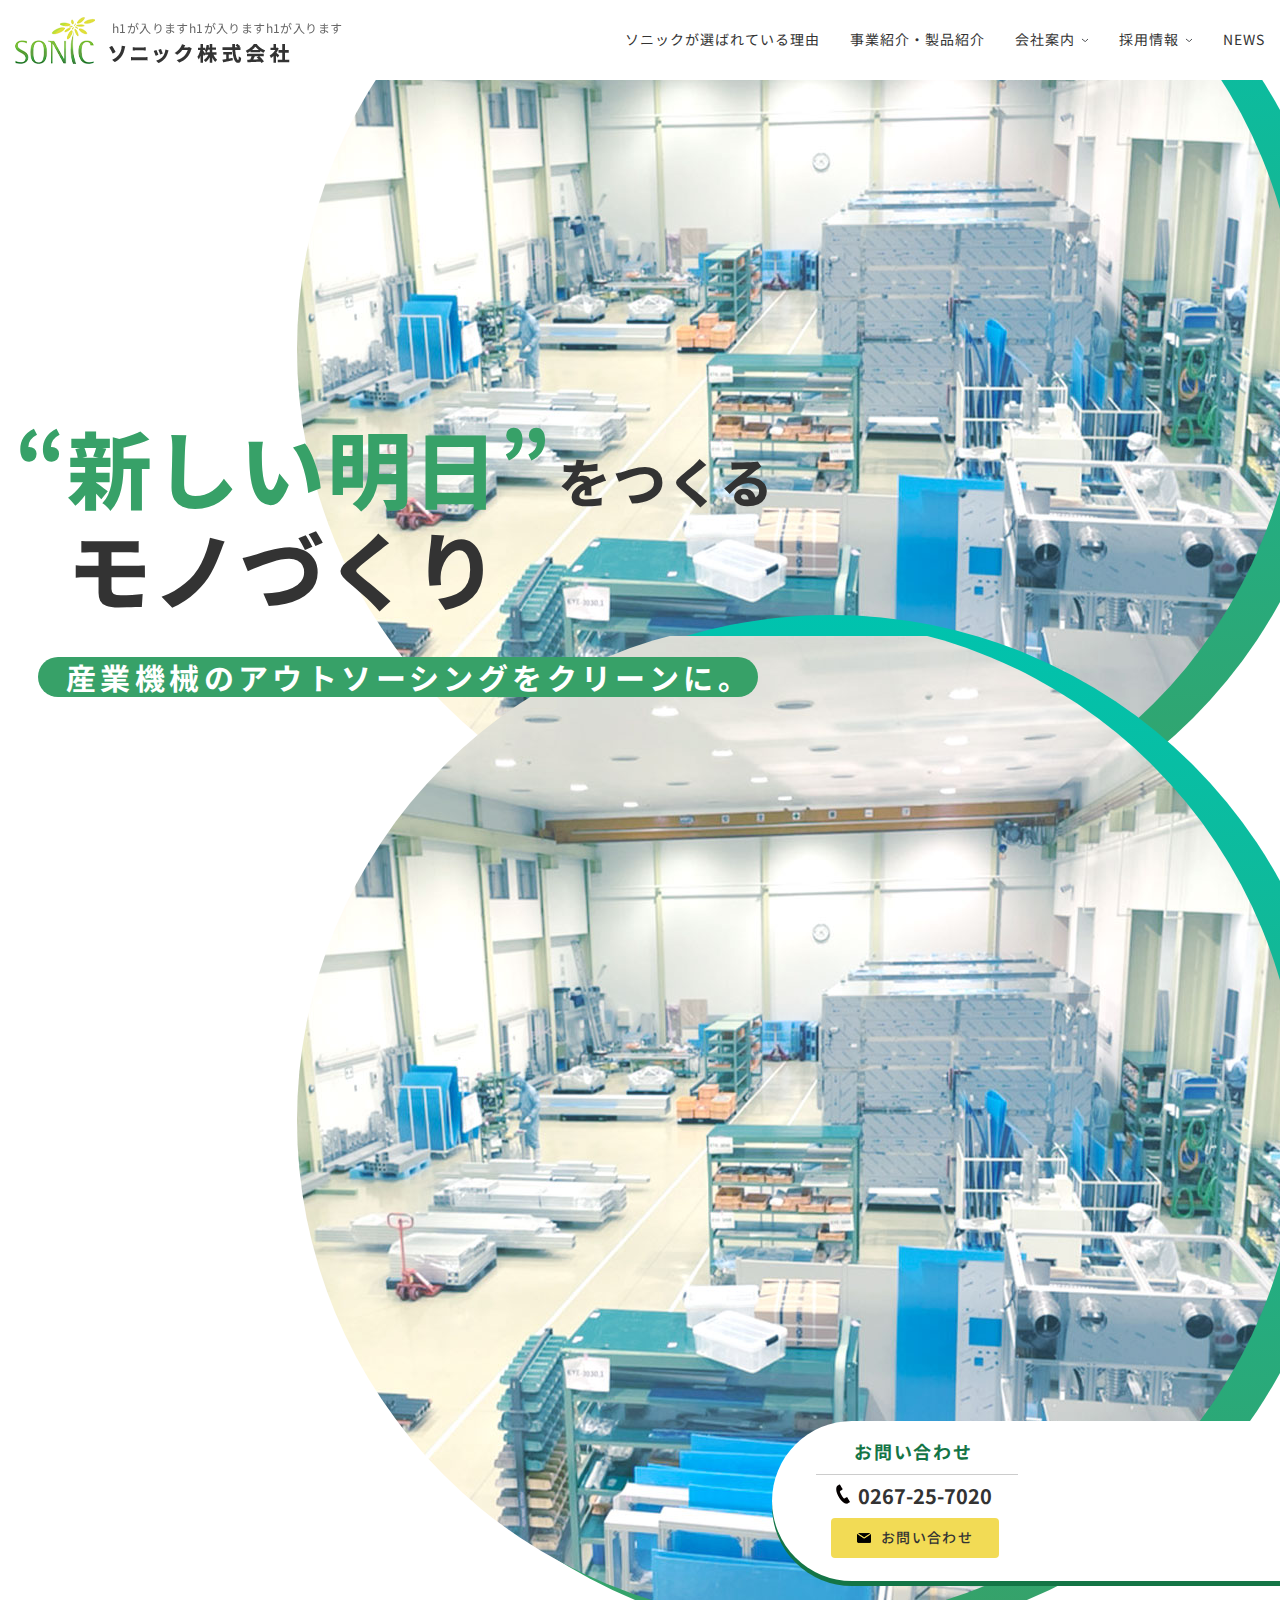
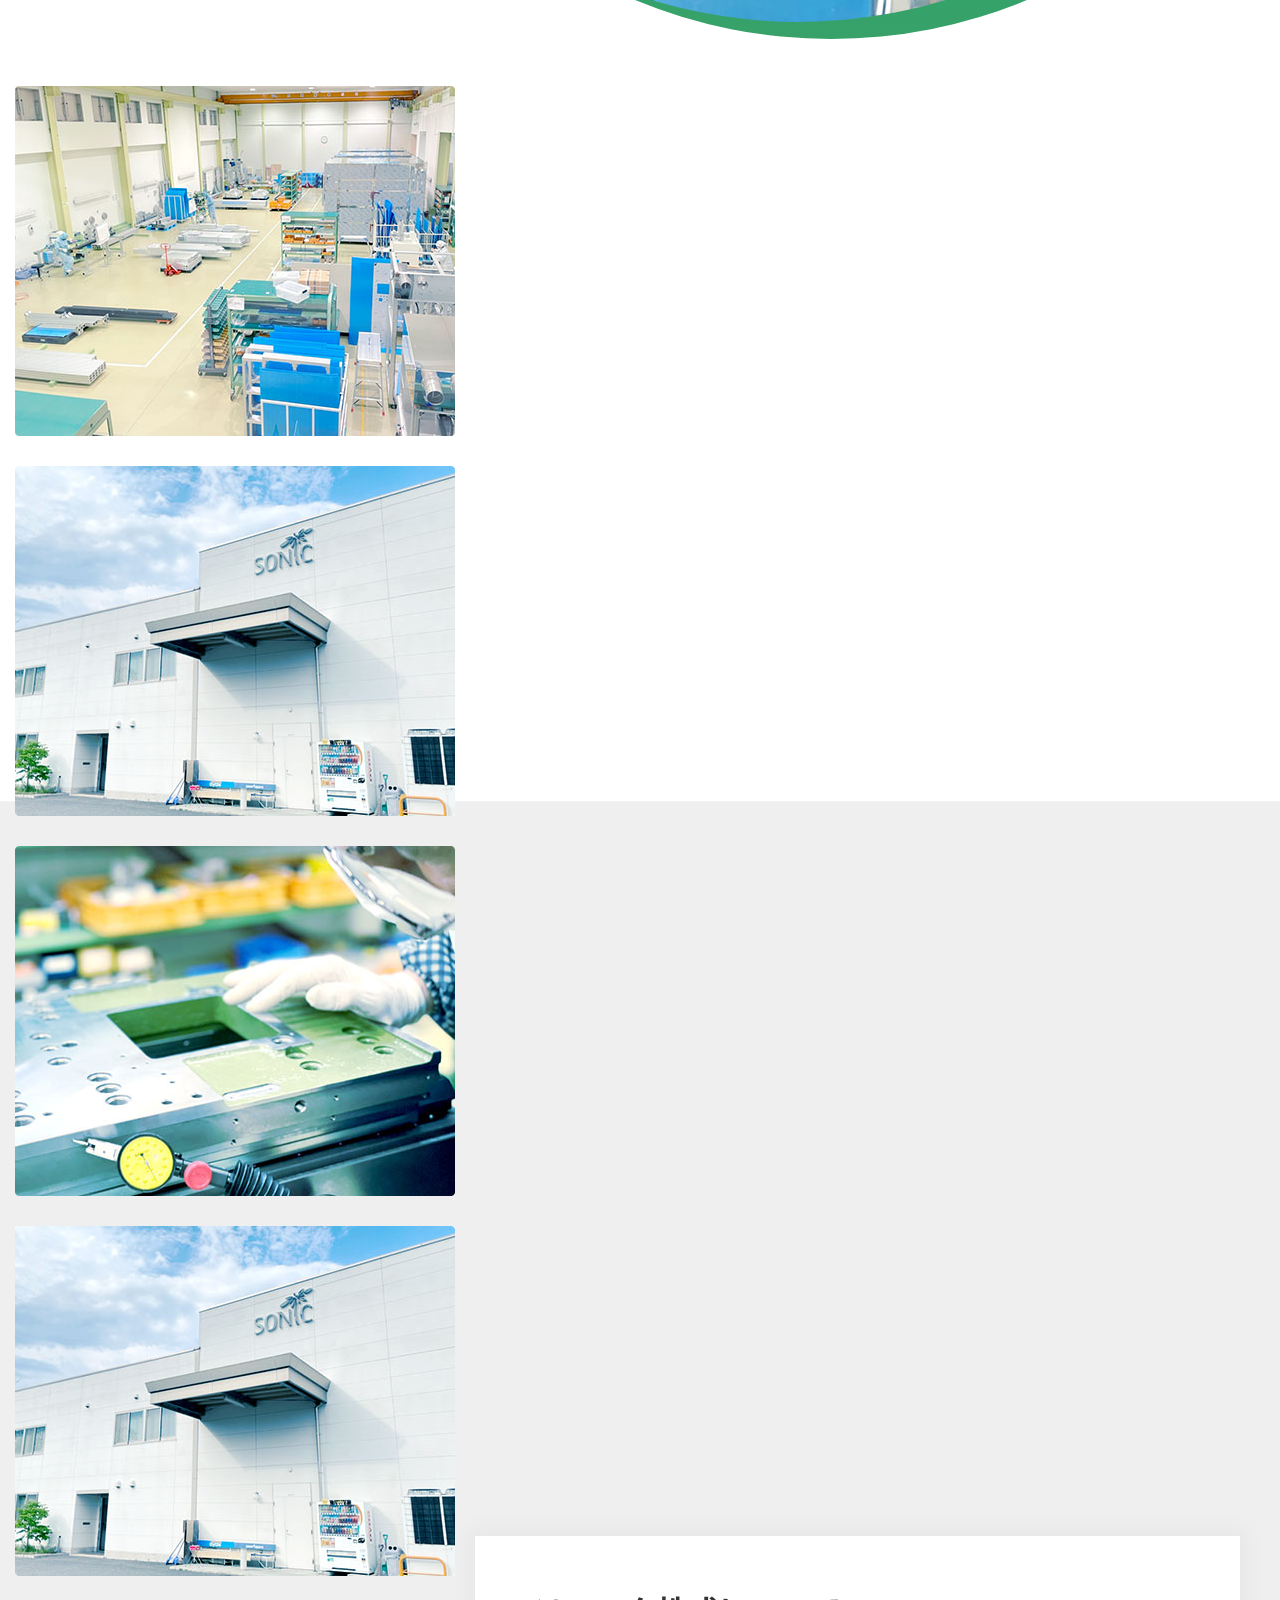
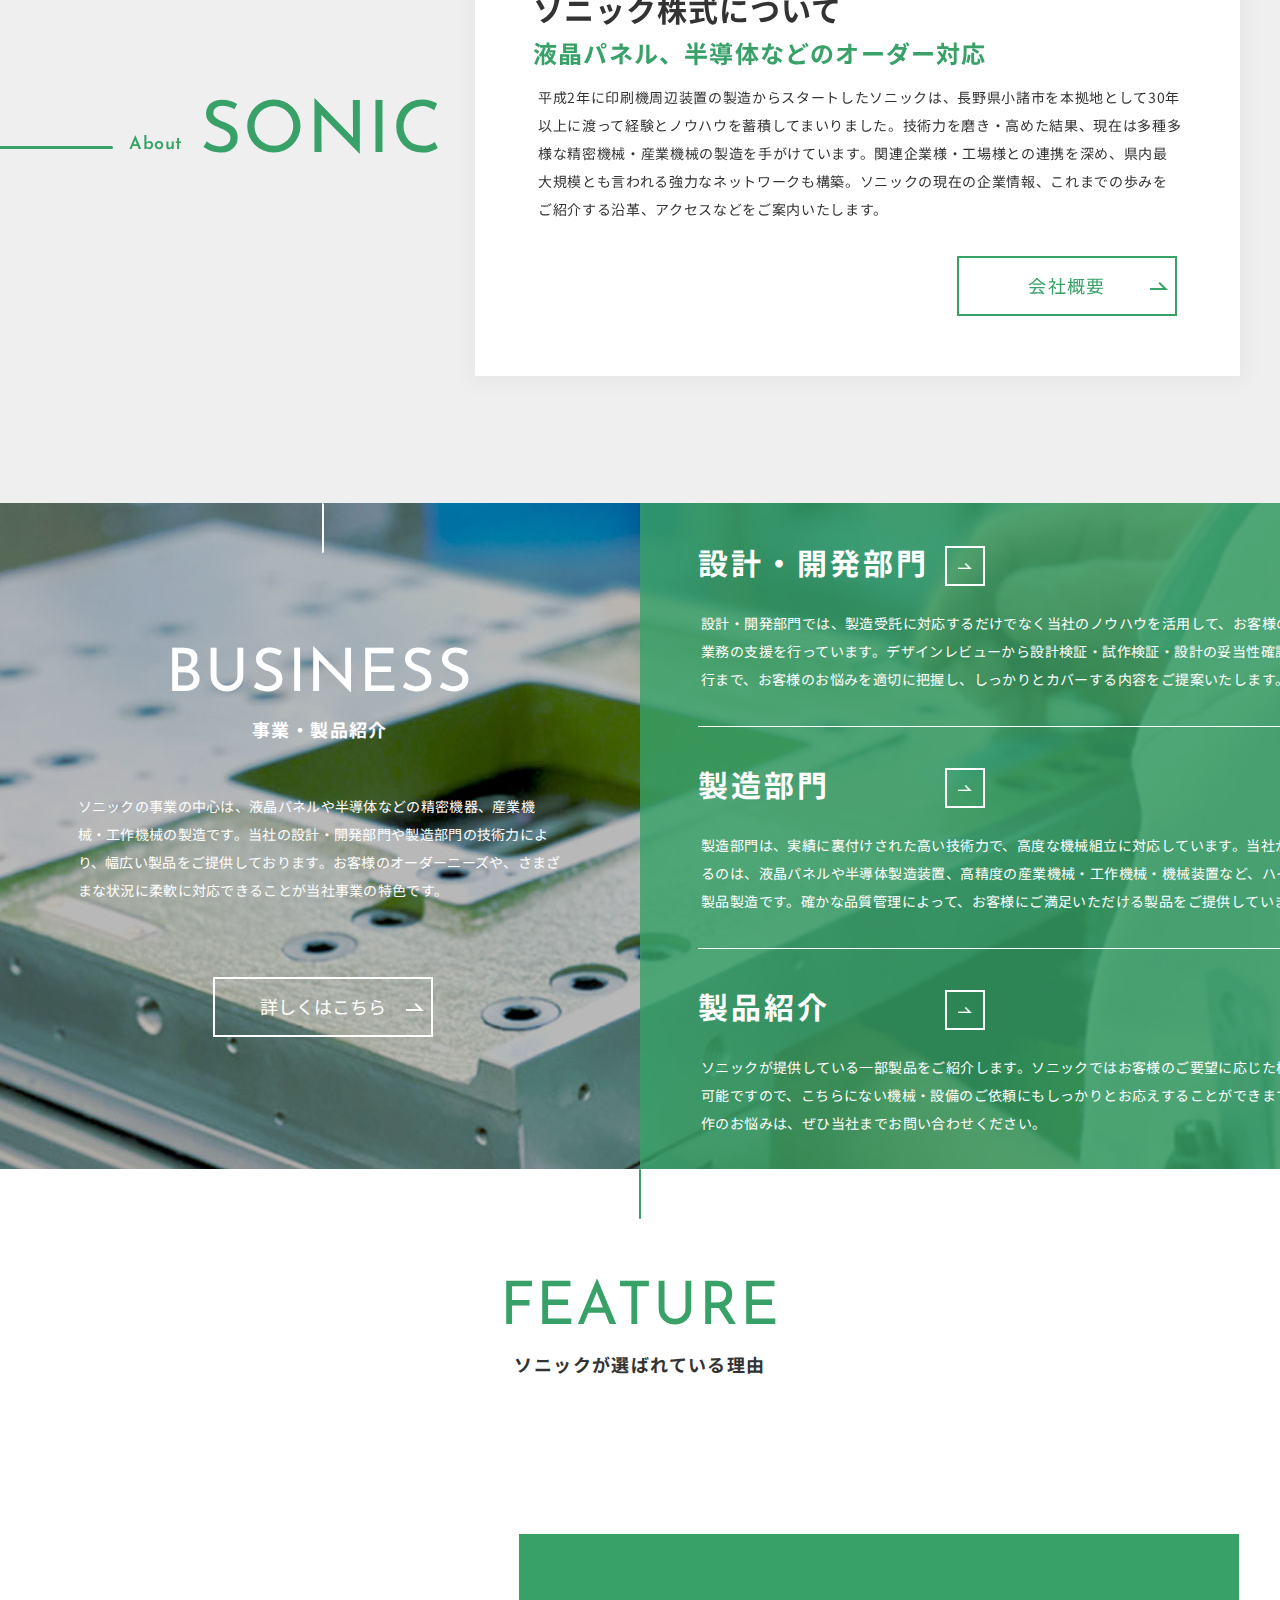
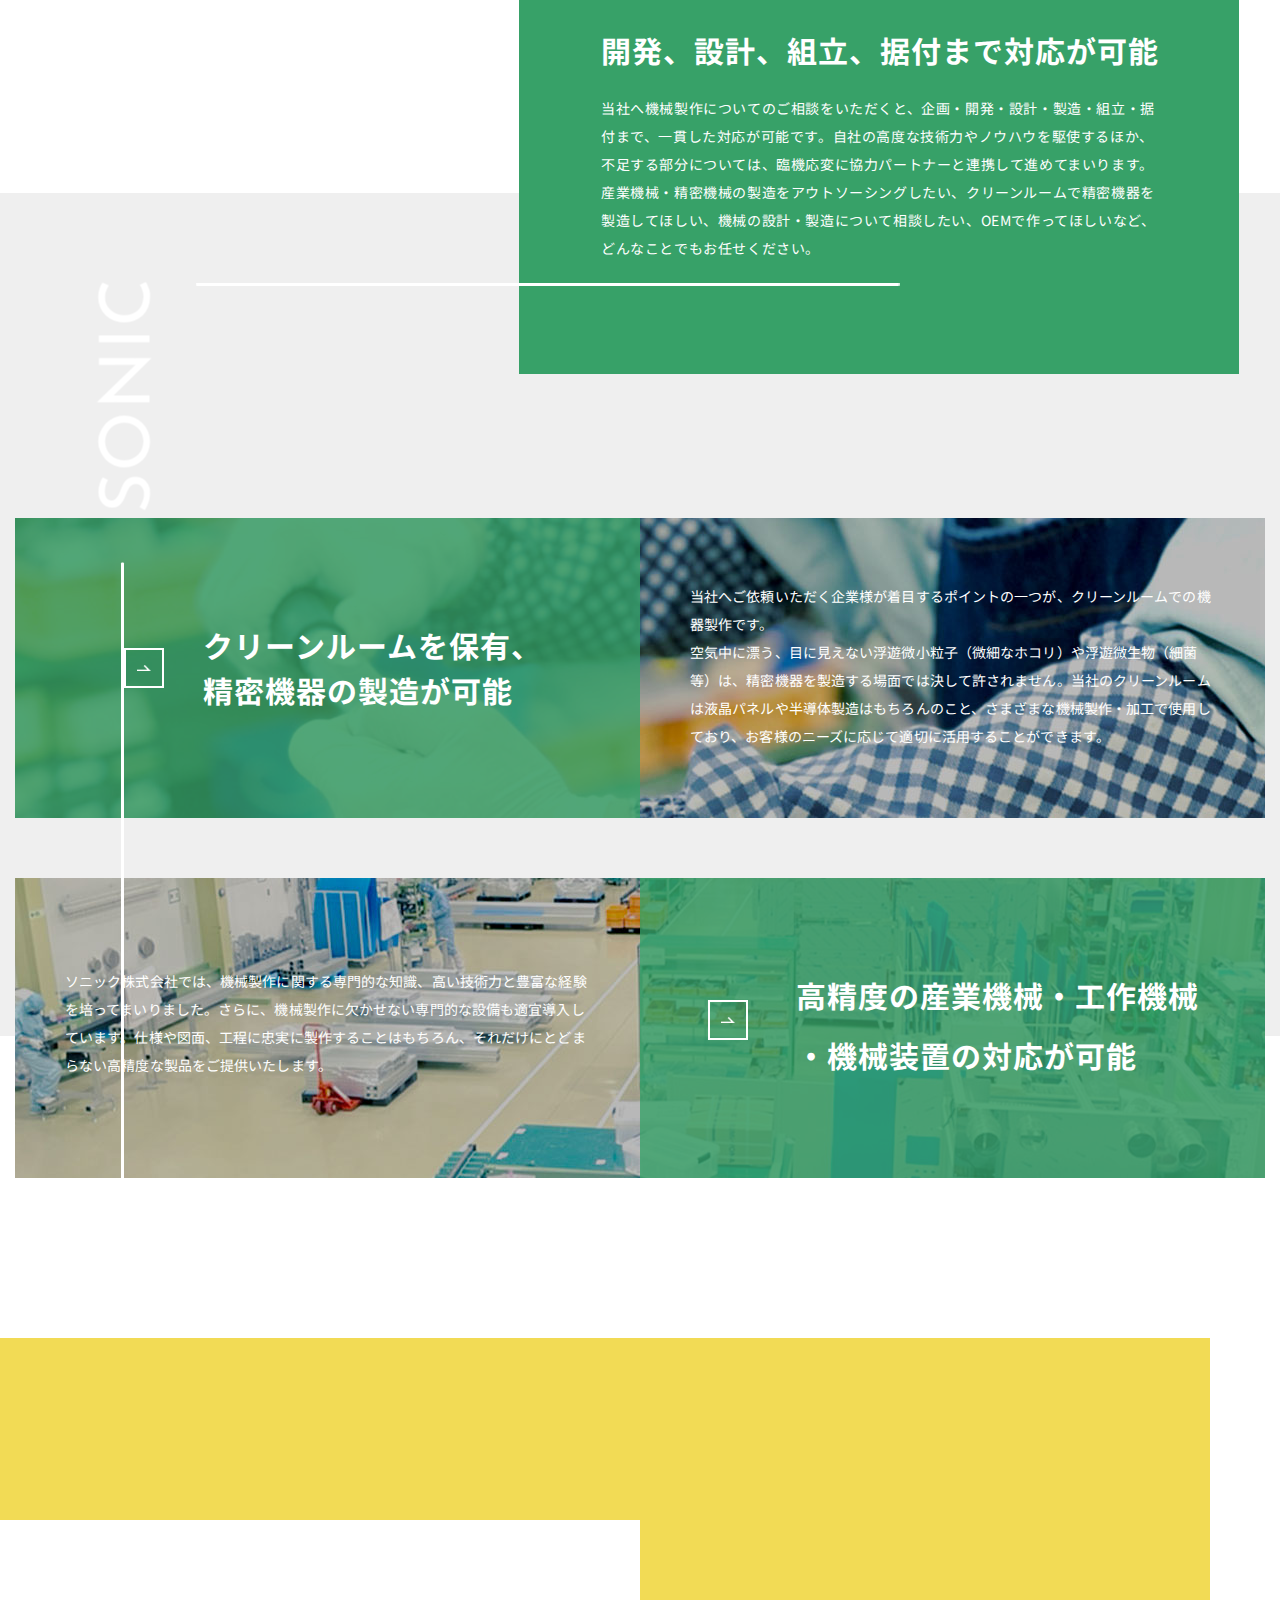
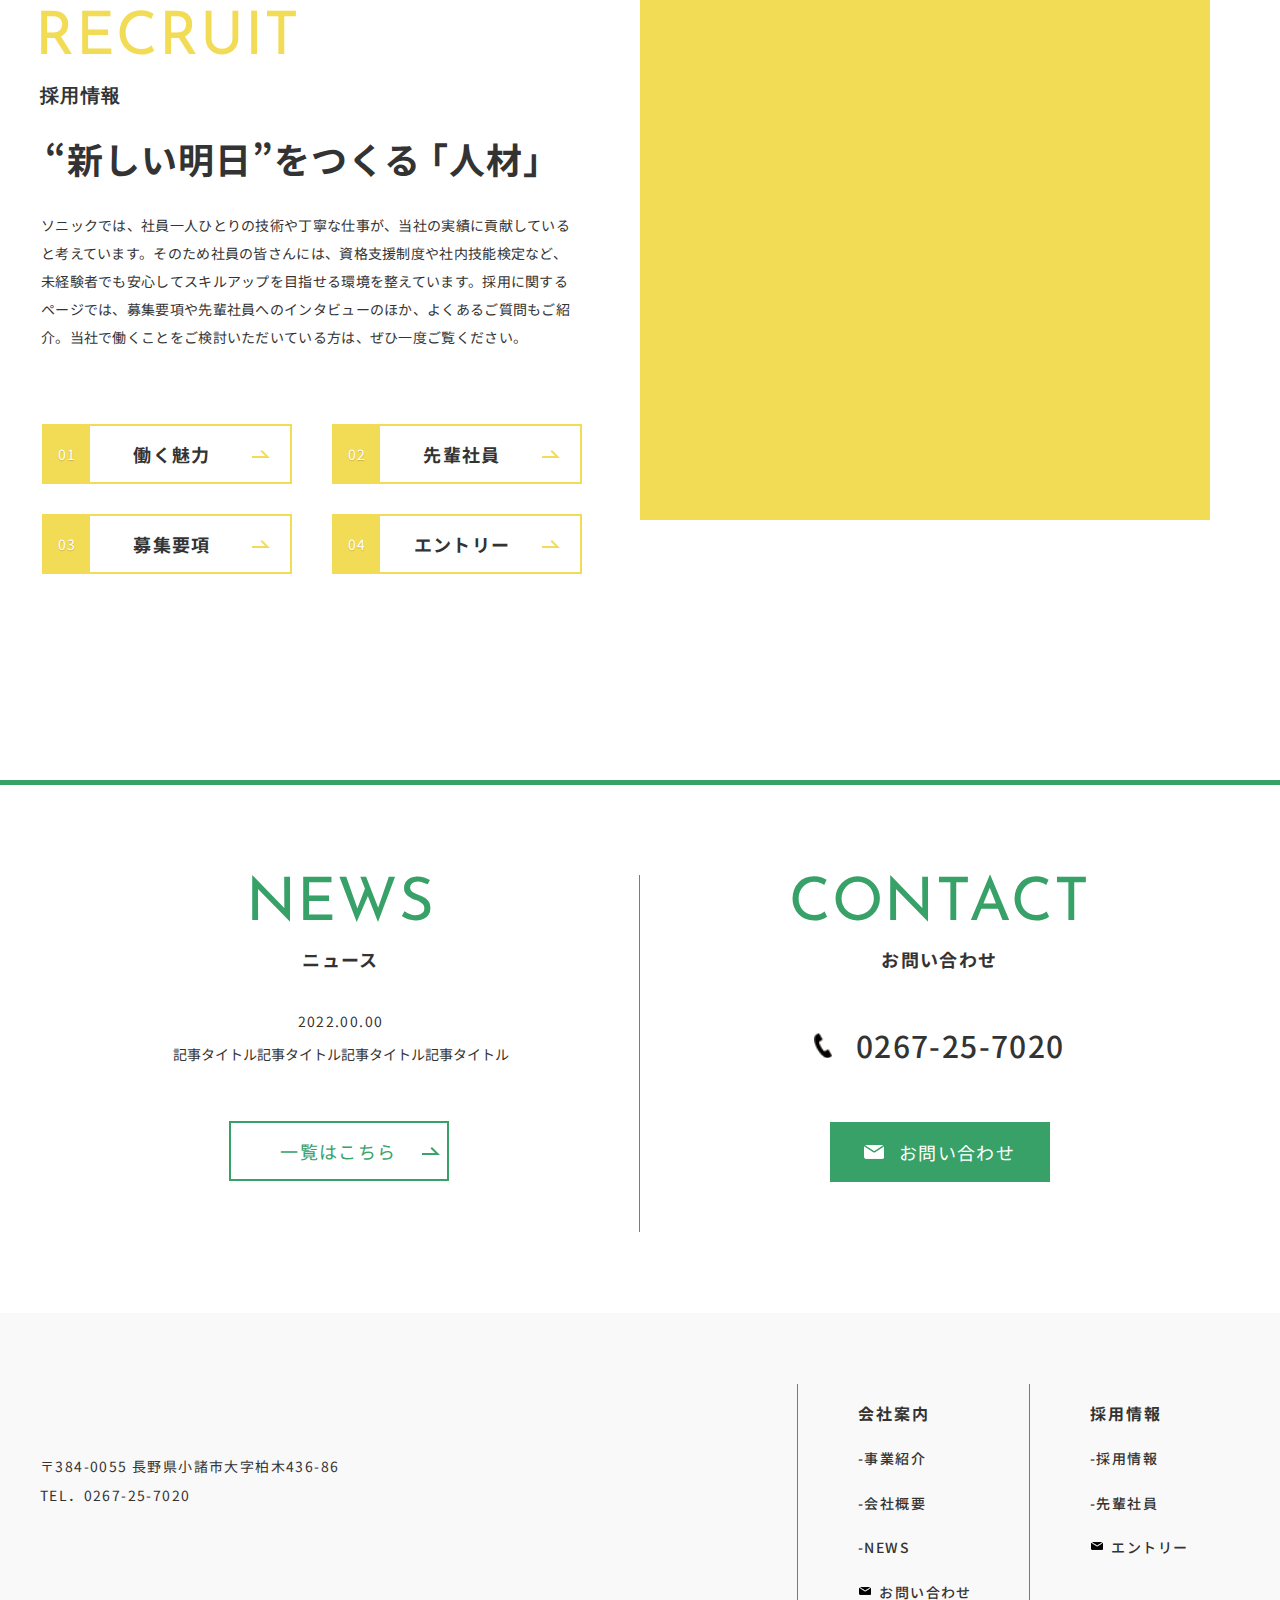
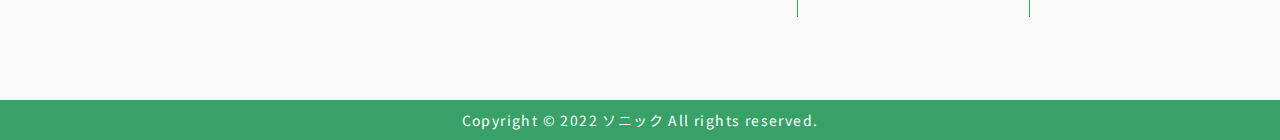
==== index.html @ 675b0218 "update code page top" ====
<!Doctype html>
<html lang="ja">

<head>
    <meta charset="UTF-8">
    <meta name="viewport" content="width=device-width, initial-scale=-100">
    <meta name="format-detection" content="telephone=no">
    <title>液晶パネル・半導体の設計・開発・組立・据付ならソニック株式会社</title>
    <meta name="keywords" content="液晶パネル,半導体,精密機器,製造,クリーンルーム,産業機械,自動車部品" />
    <meta name="description"
        content="液晶パネル・半導体製造の長野県小諸市「ソニック株式会社」は、設計・開発・製造・組立・据付までをワンストップで手がけています。本社工場にはクリーンルームを擁し、高精度の産業機械・装置の生産を多種少量で行っています。" />
    <meta http-equiv="Content-Style-Type" content="text/css" />
    <meta http-equiv="Content-Script-Type" content="text/javascript" />
    <link rel="shortcut icon" href="images/favicon.ico" type="image/x-icon">
    <!-- CSS -->
    <link href="./css/styles.css" rel="stylesheet" type="text/css" />
    <link href="./css/responsive.css" rel="stylesheet" type="text/css" />

    <!-- Global site tag (gtag.js) - Google Analytics -->
    <script async src="https://www.googletagmanager.com/gtag/js?id=UA-151246925-73"></script>
    <script>
        window.dataLayer = window.dataLayer || [];
        function gtag() { dataLayer.push(arguments); }
        gtag('js', new Date());

        gtag('config', 'UA-151246925-73');
    </script>

    <script type="application/ld+json">
    {
        "@context" : "https://schema.org/",
        "@type" : "LocalBusiness",
        "name" : "ソニック 株式会社",
        "image" : "https://www.sonic21.co.jp/images/logo.png",
        "telephone" : "0267-25-7020",
        "address" : 
        {
            "@type" : "PostalAddress",
            "streetAddress" : "大字柏木436-86",
            "addressLocality" : "小諸市",
            "addressRegion" : "長野県",
            "postalCode" : "384-0055"
        },
        "openingHoursSpecification": 
        [
            {
                "@type": "OpeningHoursSpecification",
                "dayOfWeek":["Monday","Tuesday","Wednesday","Thursday","Friday","Saturday"],
                "opens": "8:10",
                "closes": "17:10"
            }
        ]
    }
    </script>

    <script type="application/ld+json">
	{
        "@context": "http://schema.org",
        "@type": "BreadcrumbList",
        "itemListElement": 
        [
            {
                "@type": "ListItem",
                "position": 1,
                "item": {	
                    "@id": "https://www.sonic21.co.jp/",
                    "name": "液晶パネル・半導体の設計・開発・組立・据付ならソニック株式会社"
                }
            }
        ]
	}
    </script>

    <script type="application/ld+json">
        {
            "@context" : "https://schema.org",
            "@type" : "LocalBusiness",
            "name" : "ソニック 株式会社",
            "founder":"",
            "foundingDate":"0000-00-00", //設立日
            "description" : "液晶パネル・半導体製造の長野県小諸市「ソニック株式会社」は、設計・開発・製造・組立・据付までをワンストップで手がけています。本社工場にはクリーンルームを擁し、高精度の産業機械・装置の生産を多種少量で行っています。",
            "url" : "https://www.sonic21.co.jp",
            "logo": "https://www.sonic21.co.jp/images/logo.png",
            "telephone" : "0267-25-7020", //電話番号
            "address": {
                "@type": "PostalAddress",
                "streetAddress": "大字柏木436-86",
                "addressLocality": "小諸市",
                "addressRegion": "長野県",
                "postalCode": "384-0055",
                "addressCountry": "JP"
            },
            "contactPoint" :[{
                "@type" : "ContactPoint",
                "telephone" : "0267-25-7020",
                "contactType" : "customer service"
            }],
            "sameAs":[ //関連サイトやSNS]
        }
    </script>

</head>

<body class="index">
    <div id="wrapper">
        <header id="header">
            <div class="container">
                <!-- <h1>液晶パネル・半導体・精密機器の製造をワンストップ対応「ソニック株式会社」</h1> -->
                <div class="header-main">
                    <h1>h1が入りますh1が入りますh1が入ります </h1>
                    <div class="logo">
                        <a href="https://www.sonic21.co.jp/">
                            <img src="./images/logo.png" loading="lazy" width="275" height="47" alt="ソニック株式会社">
                        </a>
                    </div>
                    <div class="header-menu">
                        <ul class="menu-list">
                            <li>
                                <a href="company/index.html">
                                    ソニックが選ばれている理由
                                </a>
                            </li>
                            <li>
                                <a href="company/index.html">
                                    事業紹介・製品紹介
                                </a>
                            </li>
                            <li class="dropdown">
                                <span>
                                    会社案内
                                </span>
                                <ul class="sub-menu">
                                    <li>
                                        <a href="company/about.html" class="mu-tam">会社概要</a>
                                    </li>
                                    <li>
                                        <a href="contact/" class="mu-email">お問い合わせ </a>
                                    </li>
                                </ul>
                            </li>

                            <li class="dropdown">
                                <span>
                                    採用情報
                                </span>
                                <ul class="sub-menu sbm">
                                    <li>
                                        <a href="recruit/index.html" class="mu-tam">先輩インタビュー</a>
                                    </li>
                                    <li>
                                        <a href="recruit/entry/" class="mu-email">エントリーフォーム</a>
                                    </li>
                                </ul>
                            </li>
                            <li>
                                <a href="news/">
                                    NEWS
                                </a>
                            </li>
                        </ul>
                    </div>

                    <div class="hamburger-btn ham-off">
                        <!-- <div class="bar"></div> -->
                        <div class="ham-bg"></div>
                        <div class="ham-hv">
                            <div><span><span></span></span></div>
                            <div><span><span></span></span></div>
                            <div><span><span></span></span></div>
                        </div>
                    </div>
                </div>
            </div>
        </header>
        <!-- end #header-->
        <main id="main">
            <div id="mainvisual">
                <div class="container">
                    <div class="visual-wrapper">
                        <div class="visual-head">
                            <h2 class="visual-title">
                                <span class="main-cl">“新しい明日”</span> <span class="fs-small">をつくる</span><br>
                                <span class="vis-tb">モノづくり</span>
                            </h2>
                            <p class="visual-label">
                                産業機械のアウトソーシングをクリーンに｡
                            </p>
                        </div>
                        <div class="visual-slick" id="visual">
                            <div class="visual-slider">
                                <div class="visual-img">
                                    <div class="vis-ig"></div>
                                    <p>事業内容</p>
                                </div>
                            </div>
                            <div class="visual-slider">
                                <div class="visual-img">
                                    <div class="vis-ig"></div>
                                    <p>事業内容2</p>
                                </div>
                            </div>
                        </div>

                        <div class="visual-contact">
                            <div class="v-contact-wrap">
                                <p class="vis-cont-tt">
                                    お問い合わせ
                                </p>
                                <a href="tel:0267257020" class="vis-tell"
                                    onclick="gtag('event', 'tel', {'event_category': 'sp'})">0267-25-7020</a>
                                <a href="#" class="vis-lk">
                                    お問い合わせ
                                </a>
                            </div>
                        </div>
                    </div>
                </div>
            </div>
            <div id="content">
                <section class="sonic">
                    <div class="container">
                        <div class="sonic-wrapper">
                            <div class="sonic-asd">
                                <div class="sonic-sld">
                                    <ul class="sonic-slider" id="sonic-slick">
                                        <li class="sonic-box">
                                            <img src="./images/sonic-img01.jpg" loading="lazy" width="440" height="350"
                                                alt="ソニック株式について">
                                        </li>
                                        <li class="sonic-box">
                                            <img src="./images/sonic-img02.jpg" loading="lazy" width="440" height="350"
                                                alt="ソニック株式について">
                                        </li>
                                        <li class="sonic-box">
                                            <img src="./images/sonic-img03.jpg" loading="lazy" width="440" height="350"
                                                alt="ソニック株式について">
                                        </li>
                                        <li class="sonic-box">
                                            <img src="./images/sonic-img02.jpg" loading="lazy" width="440" height="350"
                                                alt="ソニック株式について">
                                        </li>
                                    </ul>
                                </div>
                            </div>
                            <div class="sonic-txt">
                                <h3 class="sonic-title">
                                    <span class="sonic-sm">
                                        About
                                    </span>
                                    <span class="sonic-bg">
                                        sonic
                                    </span>
                                </h3>

                                <div class="sonic-text">
                                    <p class="sonic-tt">
                                        ソニック株式について
                                    </p>

                                    <p class="sonic-label">
                                        液晶パネル、半導体などのオーダー対応
                                    </p>

                                    <p class="sonic-desc">
                                        平成2年に印刷機周辺装置の製造からスタートしたソニックは、長野県小諸市を本拠地として30年以上に渡って経験とノウハウを蓄積してまいりました。技術力を磨き・高めた結果、現在は多種多様な精密機械・産業機械の製造を手がけています。関連企業様・工場様との連携を深め、県内最大規模とも言われる強力なネットワークも構築。ソニックの現在の企業情報、これまでの歩みをご紹介する沿革、アクセスなどをご案内いたします。
                                    </p>

                                    <a href="#" class="btn btn-g sonic-lk">
                                        <span> 会社概要</span>
                                    </a>
                                </div>
                            </div>
                        </div>
                    </div>
                </section>

                <section class="business">
                    <div class="business-wrapper">
                        <div class="line"></div>
                        <div class="busi-info">
                            <h3 class="busi-title">
                                <span class="busi-en">business</span>
                                <span class="busi-jp">
                                    事業・製品紹介
                                </span>
                            </h3>
                            <p class="busi-desc">
                                ソニックの事業の中心は、液晶パネルや半導体などの精密機器、産業機械・工作機械の製造です。当社の設計・開発部門や製造部門の技術力により、幅広い製品をご提供しております。お客様のオーダーニーズや、さまざまな状況に柔軟に対応できることが当社事業の特色です。
                            </p>
                            <a href="#" class="btn btn-w">
                                <span>詳しくはこちら</span>
                            </a>
                        </div>
                        <div class="busi-txt">
                            <div class="busi-list">
                                <dl class="busi-item">
                                    <dt>
                                        <span class="busi-tt">設計・開発部門</span>
                                        <span class="busi-icon"></span>
                                    </dt>
                                    <dd>
                                        設計・開発部門では、製造受託に対応するだけでなく当社のノウハウを活用して、お客様の設計開発業務の支援を行っています。デザインレビューから設計検証・試作検証・設計の妥当性確認・量産移行まで、お客様のお悩みを適切に把握し、しっかりとカバーする内容をご提案いたします。
                                    </dd>
                                    <a href="#" class="lk-full"></a>
                                </dl>
                                <dl class="busi-item">
                                    <dt>
                                        <span class="busi-tt">製造部門</span>
                                        <span class="busi-icon"></span>
                                    </dt>
                                    <dd>
                                        製造部門は、実績に裏付けされた高い技術力で、高度な機械組立に対応しています。当社が主力とするのは、液晶パネルや半導体製造装置、高精度の産業機械・工作機械・機械装置など、ハイレベルの製品製造です。確かな品質管理によって、お客様にご満足いただける製品をご提供しています。
                                    </dd>
                                    <a href="#" class="lk-full"></a>
                                </dl>
                                <dl class="busi-item">
                                    <dt>
                                        <span class="busi-tt">製品紹介</span>
                                        <span class="busi-icon"></span>
                                    </dt>
                                    <dd>
                                        ソニックが提供している一部製品をご紹介します。ソニックではお客様のご要望に応じた機械製作が可能ですので、こちらにない機械・設備のご依頼にもしっかりとお応えすることができます。機械製作のお悩みは、ぜひ当社までお問い合わせください。
                                    </dd>
                                    <a href="#" class="lk-full"></a>
                                </dl>
                            </div>
                        </div>
                    </div>
                </section>

                <section class="feature">
                    <p class="feat-bf">
                        sonic
                    </p>

                    <div class="feature-wrap">
                        <h3 class="feat-head">
                            <span class="feat-en">
                                feature
                            </span>
                            <span class="feat-jp">
                                ソニックが選ばれている理由
                            </span>
                        </h3>

                        <div class="feat-wrp">
                            <div class="feat-img">
                                <img src="./images/feature-img01.jpg" loading="lazy" width="1320" height="600"
                                    alt="開発、設計、組立、据付まで対応が可能">
                            </div>
                            <div class="feat-text">
                                <p class="feat-tt">
                                    開発、設計、組立、据付まで対応が可能
                                </p>
                                <div class="feat-desc">
                                    当社へ機械製作についてのご相談をいただくと、企画・開発・設計・製造・組立・据付まで、一貫した対応が可能です。自社の高度な技術力やノウハウを駆使するほか、不足する部分については、臨機応変に協力パートナーと連携して進めてまいります。
                                    産業機械・精密機械の製造をアウトソーシングしたい、クリーンルームで精密機器を製造してほしい、機械の設計・製造について相談したい、OEMで作ってほしいなど、どんなことでもお任せください。
                                </div>
                            </div>
                        </div>
                    </div>

                    <div class="container">
                        <div class="feature-wrap2">
                            <div class="feat-box">
                                <div class="feat-col feat-ts">
                                    <p class="feat-tt2">
                                        <span class="feat-ic"></span>
                                        <span class="feat-t">
                                            クリーンルームを保有、<br>
                                            精密機器の製造が可能
                                        </span>
                                    </p>
                                </div>
                                <div class="feat-col feat-tx">
                                    <p class="feat-dsc">
                                        当社へご依頼いただく企業様が着目するポイントの一つが、クリーンルームでの機器製作です。<br>
                                        空気中に漂う、目に見えない浮遊微小粒子（微細なホコリ）や浮遊微生物（細菌等）は、精密機器を製造する場面では決して許されません。当社のクリーンルームは液晶パネルや半導体製造はもちろんのこと、さまざまな機械製作・加工で使用しており、お客様のニーズに応じて適切に活用することができます。
                                    </p>
                                </div>
                                <a href="#" class="lk-full"></a>
                            </div>
                            <div class="feat-box feat-box2">
                                <div class="feat-col feat-tx">
                                    <p class="feat-dsc">
                                        ソニック株式会社では、機械製作に関する専門的な知識、高い技術力と豊富な経験を培ってまいりました。さらに、機械製作に欠かせない専門的な設備も適宜導入しています。仕様や図面、工程に忠実に製作することはもちろん、それだけにとどまらない高精度な製品をご提供いたします。
                                    </p>
                                </div>
                                <div class="feat-col feat-ts">
                                    <p class="feat-tt2">
                                        <span class="feat-ic"></span>
                                        <span class="feat-t">
                                            高精度の産業機械・工作機械 <br>
                                            ・機械装置の対応が可能
                                        </span>
                                    </p>
                                </div>
                                <a href="#" class="lk-full"></a>
                            </div>
                        </div>
                    </div>
                </section>

                <section class="recruit">
                    <div class="recruit-wrapper clearfix">
                        <div class="rec-ig ">
                            <img src="./images/recruit-img01.jpg" loading="lazy" width="1320" height="782"
                                alt="recruit採用情報">
                        </div>

                        <div class="rec-txt">
                            <h3 class="rec-title">
                                <span class="rec-en">recruit</span>
                                <span class="rec-jp">採用情報</span>
                            </h3>
                            <p class="rec-label">
                                “新しい明日”をつくる ｢人材｣
                            </p>
                            <p class="rec-desc">
                                ソニックでは、社員一人ひとりの技術や丁寧な仕事が、当社の実績に貢献していると考えています。そのため社員の皆さんには、資格支援制度や社内技能検定など、未経験者でも安心してスキルアップを目指せる環境を整えています。採用に関するページでは、募集要項や先輩社員へのインタビューのほか、よくあるご質問もご紹介。当社で働くことをご検討いただいている方は、ぜひ一度ご覧ください。
                            </p>

                            <ul class="rec-list">
                                <li>
                                    <a href="#">
                                        <span class="rec-num">01</span>
                                        <span class="rec-tt">
                                            働く魅力
                                        </span>
                                    </a>
                                </li>
                                <li>
                                    <a href="#">
                                        <span class="rec-num">02</span>
                                        <span class="rec-tt">
                                            先輩社員
                                        </span>
                                    </a>
                                </li>
                                <li>
                                    <a href="#">
                                        <span class="rec-num">03</span>
                                        <span class="rec-tt">
                                            募集要項
                                        </span>
                                    </a>
                                </li>
                                <li>
                                    <a href="#">
                                        <span class="rec-num">04</span>
                                        <span class="rec-tt">
                                            エントリー
                                        </span>
                                    </a>
                                </li>
                            </ul>
                        </div>
                    </div>
                </section>

                <div class="information">
                    <div class="imn-wrapper">
                        <div class="cols">
                            <div class="col">
                                <div class="imn-box">
                                    <p class="imn-title">
                                        <span class="imn-en">News</span>
                                        <span class="imn-jp">ニュース</span>
                                    </p>
                                    <div class="imn-item">
                                        <p class="imn-date">
                                            2022.00.00
                                        </p>
                                        <p class="imn-tt">
                                            記事タイトル記事タイトル記事タイトル記事タイトル
                                        </p>
                                    </div>
                                    <a href="#" class="btn btn-g">
                                        <span>一覧はこちら</span>
                                    </a>
                                </div>
                            </div>
                            <div class="col">
                                <div class="imn-box">
                                    <p class="imn-title">
                                        <span class="imn-en">contact</span>
                                        <span class="imn-jp">お問い合わせ</span>
                                    </p>

                                    <a href="tel:0267257020" class="imn-tell">
                                        0267-25-7020
                                    </a>

                                    <a href="#" class="imn-contact">
                                        <span>お問い合わせ</span>
                                    </a>
                                </div>
                            </div>
                        </div>
                    </div>
                </div>
            </div>
        </main>
        <!-- end #main -->
        <footer id="footer">
            <div class="footer-top">
                <div class="container-1200">
                    <div class="footer-wrapper">
                        <div class="cols">
                            <div class="col">
                                <div class="ft-info">
                                    <a href="https://www.sonic21.co.jp/" class="ft-logo">
                                        <img src="./images/logo-ft.png" loading="lazy" width="380" height="59"
                                            alt="ソニック株式会社">
                                    </a>
                                    <ul class="ft-lst">
                                        <li>
                                            〒384-0055 長野県小諸市大字柏木436-86
                                        </li>
                                        <li>
                                            <a href="tel:0267257020"
                                                onclick="gtag('event', 'tel', {'event_category': 'sp'})">
                                                TEL．0267-25-7020</a>
                                        </li>
                                    </ul>
                                </div>
                            </div>
                            <div class="col">
                                <div class="ft-box">
                                    <p class="ft-tt">
                                        会社案内
                                    </p>
                                    <ul class="ft-list">
                                        <li>
                                            <a href="company/index.html">
                                                -事業紹介
                                            </a>
                                        </li>
                                        <li>
                                            <a href="company/about.html">
                                                -会社概要
                                            </a>
                                        </li>
                                        <li>
                                            <a href="news/">
                                                -NEWS
                                            </a>
                                        </li>
                                        <li>
                                            <a href="contact/">
                                                お問い合わせ
                                            </a>
                                        </li>
                                    </ul>
                                </div>
                            </div>
                            <div class="col">
                                <div class="ft-box">
                                    <p class="ft-tt">
                                        採用情報
                                    </p>
                                    <ul class="ft-list">
                                        <li>
                                            <a href="recruit/entry/">
                                                -採用情報
                                            </a>
                                        </li>
                                        <li>
                                            <a href="recruit/index.html">
                                                -先輩社員
                                            </a>
                                        </li>
                                        <li>
                                            <a href="recruit/entry">
                                                エントリー
                                            </a>
                                        </li>
                                    </ul>
                                </div>
                            </div>
                        </div>
                    </div>
                </div>
            </div>
            <div class="copyright">Copyright &copy; 2022 ソニック All rights reserved. </div>
            <div class="scroll-top"></div>
        </footer>
        <!-- end #footer -->
    </div>
    <!-- library -->
    <script src="./js/libs/jquery.js" type="text/javascript"></script>
    <script src="./js/libs/sweetlink/sweetlink.js" type="text/javascript"></script>
    <script src="./js/libs/slick/slick.js" type="text/javascript"></script>
    <script src="./js/libs/aos/aos.js" type="text/javascript"></script>
    <script src="./js/libs/matchheight/matchHeight.js"></script>

    <!-- Modules -->
    <script src="./js/modules/common.js" type="text/javascript"></script>
    <script src="./js/modules/top.js" type="text/javascript"></script>
</body>

</html>
---- css/styles.css ----
@import url(../js/libs/aos/aos.css);
@import url(../js/libs/slick/slick.css);
@import url(../js/libs/slick/slick-theme.css);
@import url("https://fonts.googleapis.com/css2?family=Noto+Sans+JP:wght@100;300;400;500;700;900&display=swap");
@import url("https://fonts.googleapis.com/css2?family=Josefin+Sans:ital,wght@0,100;0,200;0,300;0,400;0,500;0,600;0,700;1,100;1,200;1,300;1,400;1,500;1,600;1,700&display=swap");
*,
*::before,
*::after {
  box-sizing: border-box;
  outline: none;
}

* {
  margin: 0;
  padding: 0;
}

body,
div,
dl,
dt,
dd,
ul,
ol,
li,
h1,
h2,
h3,
h4,
h5,
h6,
pre,
code,
form,
fieldset,
legend,
input,
button,
textarea,
p,
blockquote,
table,
tr,
th,
td {
  margin: 0;
  padding: 0;
}

table {
  width: 100%;
  max-width: 100%;
  border-collapse: collapse;
  border-spacing: 0;
  border: none;
}

fieldset,
img {
  border: 0;
}

img,
iframe {
  max-width: 100%;
  border: 0;
  vertical-align: middle;
  -webkit-backface-visibility: hidden;
  backface-visibility: hidden;
  image-rendering: auto;
}

address,
caption,
cite,
code,
dfn,
em,
th,
var,
optgroup {
  font-style: normal;
  font-weight: normal;
}

del,
ins {
  text-decoration: none;
}

ol,
ul,
li {
  list-style-type: none;
}

caption,
th {
  text-align: left;
}

h1,
h2,
h3,
h4,
h5,
h6 {
  font-weight: normal;
  line-height: 1;
}

q:before,
q:after {
  content: "";
}

abbr,
acronym {
  border: 0;
  font-variant: normal;
}

abbr {
  cursor: help;
}

sup {
  vertical-align: baseline;
}

/*because legend doesn't inherit in IE */
legend {
  color: #000;
}

input,
button,
textarea,
select,
optgroup,
option {
  font-family: inherit;
  font-size: inherit;
  font-style: inherit;
  font-weight: inherit;
}

/*@purpose To enable resizing for IE */
/*@branch For IE6-Win, IE7-Win */
input,
button,
textarea,
select {
  font-size: 100%;
}

strong {
  font-weight: bold;
}

em {
  font-style: italic;
}

th,
td {
  border: 1px solid #999;
  padding: 0.5em;
}

th {
  font-weight: bold;
  text-align: center;
}

caption {
  padding-bottom: 0.5em;
  text-align: right;
}

dfn {
  font-style: normal;
}

address {
  font-style: normal;
  line-height: 1;
}

/* Hides from IE-mac \*/
* html .clearfix {
  height: 1%;
}

.clearfix {
  display: block;
}

/* End hide from IE-mac */
* {
  box-sizing: border-box;
  text-rendering: optimizespeed;
  margin: 0;
  padding: 0;
}

html {
  font-size: 10px;
}

body {
  font-size: 14px;
  min-height: 100vh;
  transform-origin: all 0.3s;
  min-width: 320px;
}

body,
html {
  min-height: 100%;
  margin: auto;
  font-family: "Noto Sans JP", sans-serif;
  line-height: 1.4;
  color: #333333;
  background: #fff;
  letter-spacing: 1.4px;
}
body::-webkit-scrollbar,
html::-webkit-scrollbar {
  width: 0px;
}
body::-webkit-scrollbar-thumb,
html::-webkit-scrollbar-thumb {
  background: #37a168;
  border-radius: 990px;
}
body::-webkit-scrollbar-track,
html::-webkit-scrollbar-track {
  background: transparent;
}

a {
  text-decoration: none;
  color: inherit;
  transition: all 0.3s ease;
}

a:hover {
  text-decoration: none;
}

p:last-child {
  margin-bottom: 0;
}

/*=============================G L O B A L=============================*/
#wrapper {
  min-width: 1280px;
  overflow: hidden;
  display: flex;
  flex-direction: column;
  min-height: 100vh;
}

.container-full {
  max-width: 100%;
  width: 1920px;
  margin: 0 auto;
  padding: 0 15px;
}

.container {
  width: 1470px;
  max-width: 100%;
  margin: 0 auto;
  padding: 0 15px;
}

.container-1200 {
  width: 1200px;
  max-width: 100%;
  margin: 0 auto;
}

.cols {
  position: relative;
  display: flex;
  flex-wrap: wrap;
  margin: -15px;
}

.col {
  padding: 15px;
}

.img-w-100 img {
  width: 100%;
  height: auto;
  object-fit: cover;
}

.img-h-100 img {
  width: auto;
  height: 100%;
  object-fit: cover;
}

.img-l {
  float: left;
  margin: 0 60px 20px 0;
  line-height: 0;
}

.img-r {
  float: right;
  margin: 0 0 20px 60px;
  line-height: 0;
}

.img-c {
  text-align: center;
  margin: 0 auto 33px;
  line-height: 0;
}

.lk-full {
  position: absolute;
  width: 100%;
  height: 100%;
  top: 0;
  left: 0;
}

.ovh {
  overflow: hidden;
}

.clear {
  clear: both;
}

.clearfix:after {
  content: ".";
  display: block;
  height: 0;
  clear: both;
  visibility: hidden;
}

.no-scroll {
  overflow: hidden;
  -ms-touch-action: none;
  touch-action: none;
  -webkit-overflow-scrolling: auto;
}

@keyframes fadeIn {
  0% {
    opacity: 0;
  }
  100% {
    opacity: 1;
  }
}
@keyframes fadeInUp {
  from {
    opacity: 0;
    transform: translate3d(0, 20%, 0);
  }
  to {
    opacity: 1;
    transform: translate3d(0, 0, 0);
  }
}
@keyframes fixedMenu {
  0% {
    opacity: 0.7;
    transform: translateY(-100%);
  }
  100% {
    opacity: 1;
    transform: translateY(0);
  }
}
@keyframes showTab {
  from {
    opacity: 0;
  }
  to {
    opacity: 1;
  }
}
@keyframes jelly {
  0%, 100% {
    transform: scale(1, 1);
  }
  25% {
    transform: scale(0.9, 1.1);
  }
  50% {
    transform: scale(1.1, 0.9);
  }
  75% {
    transform: scale(0.95, 1.05);
  }
}
@keyframes infin-box {
  0% {
    opacity: 0;
  }
  5% {
    opacity: 1;
    background-color: red;
  }
  29% {
    opacity: 1;
    background-color: red;
  }
  30% {
    opacity: 0;
  }
  100% {
    opacity: 0;
  }
}
@keyframes header-off1 {
  0% {
    margin: 8px 0 0;
    transform: rotate(-45deg);
  }
  50% {
    margin: 8px 0 0;
    transform: rotate(0);
  }
  100% {
    margin: 0;
    transform: rotate(0);
  }
}
@keyframes header-off2 {
  0% {
    margin: 8px 0 0;
    transform: rotate(45deg);
  }
  50% {
    margin: 8px 0 0;
    transform: rotate(0);
  }
  100% {
    margin: 16px 0 0;
    transform: rotate(0);
  }
}
@keyframes header-on1 {
  0% {
    margin: 0;
    transform: rotate(0);
  }
  50% {
    margin: 8px 0 0;
    transform: rotate(0);
  }
  100% {
    margin: 8px 0 0;
    transform: rotate(-45deg);
  }
}
@keyframes header-on2 {
  0% {
    margin: 16px 0 0;
    transform: rotate(0);
  }
  50% {
    margin: 8px 0 0;
    transform: rotate(0);
  }
  100% {
    margin: 8px 0 0;
    transform: rotate(45deg);
  }
}
@keyframes header-off0 {
  0% {
    transform: scale(0.9);
    opacity: 0;
  }
  100% {
    transform: scale(1);
    opacity: 1;
  }
}
@keyframes header-on0 {
  0% {
    transform: scale(1);
    opacity: 1;
  }
  100% {
    transform: scale(0.9);
    opacity: 0;
  }
}
@keyframes header-button-off0 {
  0% {
    left: 0%;
    opacity: 1;
  }
  65% {
    left: 0%;
    opacity: 1;
  }
  80% {
    left: 100%;
    opacity: 0;
  }
  85% {
    left: -100%;
    opacity: 0;
  }
  100% {
    left: 0%;
    opacity: 1;
  }
}
@keyframes home-loader-off0 {
  0% {
    opacity: 1;
  }
  100% {
    opacity: 0;
  }
}
@keyframes home-loader-on0 {
  0% {
    stroke-dasharray: 0 300%;
  }
  100% {
    stroke-dasharray: 190% 300%;
  }
}
.tt-14 {
  font-size: 14px;
}

.tt-12 {
  font-size: 12px;
}

.t-center {
  text-align: center;
}

.t-left {
  text-align: left;
}

.t-right {
  text-align: right;
}

.t-justify {
  text-align: justify;
}

.t-uppercase {
  text-transform: uppercase;
}

.t-capitalize {
  text-transform: capitalize;
}

.f-italic {
  font-style: italic;
}

.f-black {
  font-weight: 900;
}

.f-bold {
  font-weight: bold;
}

.f-medium {
  font-weight: 500;
}

.f-light {
  font-weight: 300;
}

.f-normal {
  font-weight: normal;
}

.mr0 {
  margin-right: 0 !important;
}

.ml0 {
  margin-left: 0 !important;
}

.m0 {
  margin: 0 !important;
}

.mb0 {
  margin-bottom: 0px !important;
}

.mb5 {
  margin-bottom: 5px !important;
}

.mb10 {
  margin-bottom: 10px !important;
}

.mb15 {
  margin-bottom: 15px !important;
}

.mb20 {
  margin-bottom: 20px !important;
}

.mb25 {
  margin-bottom: 25px !important;
}

.mb30 {
  margin-bottom: 30px !important;
}

.mt0 {
  margin-top: 0px !important;
}

.mt5 {
  margin-top: 5px !important;
}

.mt10 {
  margin-top: 10px !important;
}

.mt15 {
  margin-top: 15px !important;
}

.mt20 {
  margin-top: 20px !important;
}

.mt25 {
  margin-top: 25px !important;
}

.mt30 {
  margin-top: 30px !important;
}

.btn {
  width: 220px;
  height: 60px;
  border: 2px solid transparent;
  background-color: #fff;
  display: flex;
  align-items: center;
  justify-content: center;
  position: relative;
  transition: all 0.3s ease;
}
.btn span {
  font-size: 18px;
  transition: all 0.3s ease;
}
.btn::after {
  content: "";
  width: 18px;
  height: 8px;
  background-image: url("../images/ic-right.png");
  background-size: cover;
  transition: all 0.3s ease;
  position: absolute;
  top: 50%;
  right: 7px;
  transform: translateY(-50%);
  transition: all 0.3s ease;
}
.btn:hover::after {
  right: 3px;
}
.btn.btn-g {
  border-color: #37a168;
}
.btn.btn-g span {
  color: #37a168;
}
.btn.btn-g:hover {
  background-color: #37a168;
}
.btn.btn-g:hover span {
  color: #fff;
}
.btn.btn-g:hover::after {
  filter: brightness(0) invert(1);
}
.btn.btn-w {
  border-color: #fff;
  background-color: transparent;
}
.btn.btn-w span {
  color: #fff;
}
.btn.btn-w::after {
  filter: brightness(0) invert(1);
}
.btn.btn-w:hover {
  background-color: #fff;
}
.btn.btn-w:hover span {
  color: #37a168;
}
.btn.btn-w:hover::after {
  filter: none;
}

.hamburger-btn {
  width: 70px;
  height: 70px;
  position: relative;
  cursor: pointer;
  z-index: 99;
  border-radius: 100%;
  transition: all 0.3s ease;
  display: none;
}
.hamburger-btn .bar {
  width: 30px;
  height: 3px;
  position: absolute;
  top: 50%;
  left: 50%;
  transform: translate(-50%, -50%);
  background-color: #37a168;
  border-radius: 2px;
  transition: all 0.3s ease;
}
.hamburger-btn .bar::before, .hamburger-btn .bar::after {
  content: "";
  width: 30px;
  height: 3px;
  position: absolute;
  left: 0;
  border-radius: 2px;
  background-color: #37a168;
  transition: all 0.3s ease;
}
.hamburger-btn .bar::before {
  top: -8px;
}
.hamburger-btn .bar::after {
  top: 8px;
}
.hamburger-btn.--active .bar {
  background-color: transparent;
}
.hamburger-btn.--active .bar::before {
  top: 0;
  transform: rotate(45deg);
}
.hamburger-btn.--active .bar::after {
  top: 0;
  transform: rotate(135deg);
}
.hamburger-btn.ham-off .ham-bg {
  animation: header-off0 375ms ease-in-out forwards;
}
.hamburger-btn.ham-off .ham-hv div:nth-child(1) {
  animation: header-off1 0.75s ease-in-out forwards;
}
.hamburger-btn.ham-off .ham-hv div:nth-child(1) span span {
  animation: header-button-off0 2.5s ease-in-out 0s infinite;
}
.hamburger-btn.ham-off .ham-hv div:nth-child(2) span span {
  animation: header-button-off0 2.5s ease-in-out 0.15s infinite;
}
.hamburger-btn.ham-off .ham-hv div:nth-child(3) {
  animation: header-off2 0.75s ease-in-out forwards;
}
.hamburger-btn.ham-off .ham-hv div:nth-child(3) span span {
  animation: header-button-off0 2.5s ease-in-out 0.3s infinite;
}
.hamburger-btn .ham-bg {
  position: absolute;
  width: 100%;
  height: 100%;
  top: 0;
  left: 0;
  background-color: #37a168;
  border-radius: 100%;
  transition: all 0.3s ease;
}
.hamburger-btn .ham-hv {
  display: block;
  width: 34px;
  height: 18px;
  position: absolute;
  top: 50%;
  left: 50%;
  margin: -9px 0 0 -17px;
  animation: fadeIn 375ms ease-in-out 0.1875s forwards;
  opacity: 0;
}
.hamburger-btn .ham-hv div {
  width: 100%;
  height: 1px;
  position: absolute;
  top: 0;
  left: 0;
  overflow: hidden;
  -webkit-backface-visibility: hidden;
  backface-visibility: hidden;
}
.hamburger-btn .ham-hv div:nth-child(2) {
  margin: 8px 0 0;
}
.hamburger-btn .ham-hv div:nth-child(3) {
  margin: 16px 0 0;
}
.hamburger-btn .ham-hv div span {
  display: block;
  width: 100%;
  height: 100%;
  position: absolute;
  top: 0;
  left: 0;
  overflow: hidden;
}
.hamburger-btn .ham-hv div span span {
  background: rgb(255, 255, 255);
  transition-duration: 375ms;
  transition-timing-function: ease-in-out;
}
.hamburger-btn .ham-hv div > span {
  background-color: rgba(55, 161, 104, 0);
}
.hamburger-btn:hover .ham-hv div:nth-child(2) > span {
  left: 25%;
}
.hamburger-btn.ham-on .ham-bg {
  animation: header-on0 375ms ease-in-out forwards;
}
.hamburger-btn.ham-on .ham-hv {
  opacity: 0;
}
.hamburger-btn.ham-on .ham-hv div > span {
  background-color: #37a168;
}
.hamburger-btn.ham-on .ham-hv div span span {
  background-color: rgba(255, 255, 255, 0);
}
.hamburger-btn.ham-on .ham-hv div:nth-child(1) {
  animation: header-on1 0.75s ease-in-out forwards;
}
.hamburger-btn.ham-on .ham-hv div:nth-child(2) {
  opacity: 0;
}
.hamburger-btn.ham-on .ham-hv div:nth-child(3) {
  animation: header-on2 0.75s ease-in-out forwards;
}

.scroll-top {
  position: fixed;
  bottom: 40px;
  right: 196px;
  width: 45px;
  height: 45px;
  background-color: #f2db55;
  border-radius: 100%;
  cursor: pointer;
  z-index: 98;
  overflow: hidden;
  transition: all 0.3s ease;
  opacity: 0;
  visibility: hidden;
}
.scroll-top.--active {
  opacity: 1;
  visibility: visible;
}
.scroll-top::before {
  content: "";
  position: absolute;
  top: 47%;
  left: 50%;
  transform: translate(-50%, -50%);
  background: url("../images/svg/ic-scrolltop.svg") center no-repeat;
  width: 16px;
  height: 10px;
  filter: brightness(0) invert(1);
  transform: translate(-50%, -50%);
  transition: all 0.3s ease;
}

#topic-path {
  padding: 15px 0;
}
#topic-path .topic-list {
  display: flex;
  flex-wrap: wrap;
  justify-content: center;
}
#topic-path li {
  font-size: 14px;
}
#topic-path a:hover {
  color: #37a168;
}

.main-cl {
  color: #37a168;
}

/*============================= H_E_A_D_E_R =============================*/
#header {
  background: #fff;
  width: 100%;
  transition: all 0.3s ease;
  height: 80px;
  display: flex;
  align-items: center;
  position: fixed;
  top: 0;
  width: 100%;
  z-index: 99;
}
#header h1 {
  color: #666666;
  font-size: 12px;
  position: absolute;
  top: 5px;
  left: 97px;
  letter-spacing: 0.4px;
}
#header.--fix {
  box-shadow: 0 0 10px rgba(0, 0, 0, 0.16);
}

.header-main {
  display: flex;
  align-content: center;
  justify-content: space-between;
  position: relative;
}

.menu-list {
  position: relative;
  display: flex;
  align-items: center;
  height: 100%;
  column-gap: 60px;
  letter-spacing: 1px;
}
.menu-list a {
  position: relative;
  display: flex;
  align-items: center;
  justify-content: space-between;
  transition: all 0.3s ease;
}
.menu-list .--active a {
  color: #37a168;
}
.menu-list .--active .--active > a {
  background-color: #37a168;
  color: white;
}

.dropdown {
  position: relative;
}
.dropdown .dropdown:hover > a {
  background-color: #37a168;
  color: white;
}
.dropdown span {
  padding: 10px 14px 12px 0;
  padding-right: 14px;
}
.dropdown span::before {
  content: "";
  position: absolute;
  right: 0;
  top: 50%;
  transform: translateY(-50%);
  background-image: url("../images/svg/arrow-down.svg");
  background-size: cover;
  width: 8px;
  height: 4px;
  transition: all 0.3s;
}

.sub-menu {
  position: absolute;
  top: calc(100% + 12px);
  left: 0;
  width: 100%;
  min-width: 120px;
  background-color: #f2f2f2;
}
.sub-menu .sub-menu {
  top: 0;
  left: 100%;
}
.sub-menu li {
  border-bottom: 1px solid #fff;
}
.sub-menu li:last-child {
  border: none;
}
.sub-menu.sbm .mu-tam {
  padding-left: 10px;
  letter-spacing: -1px;
}
.sub-menu.sbm .mu-email {
  padding-left: 6px;
  letter-spacing: -2px;
}
.sub-menu .mu-tam::before {
  content: "";
  display: inline-block;
  width: 0;
  height: 0;
  border-style: solid;
  border-width: 3px 0 3px 6px;
  border-color: transparent transparent transparent #333333;
  margin-right: 5px;
  transform: translateY(-2px);
  transition: all 0.3s ease;
}
.sub-menu .mu-email::before {
  content: "";
  display: inline-block;
  background-image: url("../../images/svg/ic-email.svg");
  background-size: cover;
  width: 12px;
  height: 8px;
  margin-right: 6px;
  transform: translateY(-1px);
  transition: all 0.3s ease;
}
.sub-menu a,
.sub-menu span {
  padding: 11px 6px 12px 14px;
  display: block;
  font-size: 12px;
  font-weight: 400;
}
.sub-menu a {
  letter-spacing: 0;
  position: relative;
}

/*============================= F_O_O_T_E_R =============================*/
#footer {
  display: block;
  clear: both;
  text-align: left;
  margin-top: auto;
}
#footer .copyright {
  display: flex;
  align-items: center;
  justify-content: center;
  height: 40px;
  text-align: center;
  color: #fff;
  background: #37a168;
  letter-spacing: 1.4px;
}
#footer .footer-top {
  background-color: #f9f9f9;
  padding: 47px 0 98px;
}
#footer .col {
  border-left: 1px #37a168 solid;
}
#footer .col:nth-child(1) {
  width: calc(100% - 458px);
  border: none;
}
#footer .col:nth-child(2) {
  width: 232px;
}
#footer .col:nth-child(3) {
  width: 226px;
}
#footer .col:nth-child(2), #footer .col:nth-child(3) {
  margin-top: 39px;
}
#footer .ft-logo {
  margin-bottom: 38px;
  display: block;
}
#footer .ft-lst li {
  margin-bottom: 9px;
}
#footer .ft-lst li:last-child {
  margin-bottom: 0;
}
#footer .ft-box {
  padding-left: 45px;
}
#footer .ft-tt {
  font-weight: bold;
  font-size: 16px;
  margin-bottom: 21px;
  line-height: 1.8;
  letter-spacing: 2px;
}
#footer .ft-list li {
  margin-bottom: 25px;
}
#footer .ft-list li:last-child {
  margin-bottom: 0;
}
#footer .ft-list li:last-child a::before {
  content: "";
  display: inline-block;
  background-image: url("../images/svg/ic-email.svg");
  background-size: cover;
  width: 12px;
  height: 8px;
  margin-right: 5px;
  transform: translate(1px, -3px);
}
#footer .ft-list a {
  font-weight: 500;
  position: relative;
  letter-spacing: 1.4px;
}
#footer .ft-list a:hover {
  color: #37a168;
}

/*============================= C_O_N_T_E_N_T =============================*/
#main {
  margin-top: 80px;
}

.index #mainvisual .visual-wrapper {
  position: relative;
}
.index #mainvisual .visual-head {
  position: absolute;
  top: calc(40% + 2px);
  left: 0;
  transform: translateY(-50%);
  z-index: 1;
}
.index #mainvisual .visual-title {
  font-size: 85px;
  font-weight: 800;
  margin-bottom: 48px;
}
.index #mainvisual .visual-title .fs-small {
  font-size: 62.3529%;
  margin-left: -14px;
}
.index #mainvisual .visual-title .vis-tb {
  padding-left: 52px;
  display: block;
  margin-top: 16px;
}
.index #mainvisual .visual-label {
  display: inline-block;
  font-size: 30px;
  letter-spacing: 4.4px;
  color: #fff;
  background-color: #37a168;
  border-radius: 20px;
  height: 40px;
  padding: 5px 21px 5px 28px;
  font-weight: bold;
  line-height: 1;
  margin-left: 23px;
}
.index #mainvisual .visual-contact {
  position: absolute;
  bottom: 41px;
  right: -15px;
  z-index: 1;
}
.index #mainvisual .visual-contact::after {
  content: "";
  position: absolute;
  top: 0;
  left: 0;
  width: 100%;
  height: 100%;
  z-index: -1;
  transform: translate(0, 5px);
  border-radius: 80px 0 0 80px;
  background-color: #147546;
}
.index #mainvisual .v-contact-wrap {
  position: relative;
  width: 100%;
  width: 508px;
  height: 160px;
  display: flex;
  flex-direction: column;
  justify-content: center;
  padding-left: 64px;
  border-radius: 80px 0 0 80px;
  background-color: #fff;
  z-index: 0;
}
.index #mainvisual .vis-cont-tt {
  font-size: 18px;
  font-weight: bold;
  color: #147546;
  letter-spacing: 1.8px;
  padding-bottom: 10px;
  padding-left: 18px;
  margin-bottom: 7px;
  position: relative;
}
.index #mainvisual .vis-cont-tt::after {
  content: "";
  position: absolute;
  bottom: 0;
  left: -20px;
  width: 202px;
  height: 1px;
  background-color: #cccccc;
}
.index #mainvisual .vis-tell {
  font-weight: bold;
  font-size: 20px;
  position: relative;
  margin-bottom: 13px;
  letter-spacing: 0px;
}
.index #mainvisual .vis-tell::before {
  content: "";
  background-image: url("../images/svg/ic-tell.svg");
  width: 14px;
  height: 20px;
  display: inline-block;
  margin-right: 8px;
}
.index #mainvisual .vis-lk {
  width: 168px;
  height: 40px;
  border-radius: 4px;
  background-color: #f2db55;
  font-weight: 500;
  position: relative;
  display: flex;
  align-items: center;
  justify-content: center;
  transform: translate(-5px, -5px);
}
.index #mainvisual .vis-lk::before {
  content: "";
  display: inline-block;
  background-image: url("../images/svg/ic-email2.svg");
  background-size: cover;
  width: 14px;
  height: 10px;
  margin-right: 10px;
  transition: all 0.3s ease;
}
.index #mainvisual .vis-lk:hover {
  background-color: #37a168;
  color: #fff;
}
.index #mainvisual .vis-lk:hover::before {
  filter: brightness(0) invert(1);
}
.index #mainvisual .slick-list {
  overflow: visible;
}
.index #mainvisual .visual-img {
  width: 1003px;
  height: 1003px;
  margin: 0 -35px 0 auto;
  margin-top: -232px;
  position: relative;
  z-index: 0;
}
.index #mainvisual .visual-img::after {
  content: "";
  position: absolute;
  width: 100%;
  height: 100%;
  top: 0;
  left: 0;
  transform: translate(22px, -4px);
  width: 1024px;
  height: 1024px;
  background-image: linear-gradient(to top, #37a168 0%, #00c3ae 100%);
  border-radius: 100%;
  z-index: -1;
}
.index #mainvisual .visual-img img {
  height: 100%;
  object-fit: cover;
  border-radius: 100%;
}
.index #mainvisual .visual-img p {
  display: none;
}
.index #mainvisual .vis-ig {
  position: absolute;
  width: 100%;
  height: 100%;
  top: 0;
  left: 0;
  background: url("../../images/visual-top01.jpg") no-repeat;
  background-position: -311px 17px;
  border-radius: 100%;
}
.index #mainvisual .slick-dots {
  position: absolute;
  bottom: 100px;
  left: calc(14% + 8px);
  width: auto;
}
.index #mainvisual .slick-dots li {
  width: auto;
  height: auto;
  display: none;
  margin: 0;
}
.index #mainvisual .slick-dots li.slick-active {
  display: block;
}
.index #mainvisual .slick-dots li.slick-active .pagi-number svg circle {
  animation: home-loader-on0 6s linear forwards;
}
.index #mainvisual .visual-pagi {
  display: flex;
}
.index #mainvisual .pagi-number {
  font-family: "Josefin Sans";
  font-size: 72px;
  line-height: 1;
  position: relative;
}
.index #mainvisual .pagi-number svg {
  top: 0;
  left: 0;
  position: absolute;
  width: 170px;
  height: 170px;
  transform: translate(-56%, -13%);
}
.index #mainvisual .pagi-number svg circle {
  fill: transparent;
  stroke-width: 10;
  stroke-dasharray: 190% 300%;
}
.index #mainvisual .recruit-circle {
  stroke: #37a168;
  background: transparent;
}
.index #mainvisual .pagi-tt {
  padding: 0 0 0 19px;
}
.index #mainvisual .pagi-tt span {
  display: block;
}
.index #mainvisual .pagi-tt-jp {
  font-size: 48px;
  font-weight: bold;
  line-height: 1;
  letter-spacing: 5px;
}
.index #mainvisual .pagi-tt-en {
  font-family: "Josefin Sans";
  font-weight: 600;
  font-size: 18px;
  color: #37a168;
  text-align: left;
  margin: 13px 0 0 5px;
  letter-spacing: 0px;
}

.sonic {
  padding: 64px 0 127px;
  overflow: hidden;
}
.sonic .sonic-asd {
  position: relative;
  z-index: 0;
}
.sonic .sonic-asd::after {
  content: "";
  position: absolute;
  top: 0;
  left: 50%;
  height: 100%;
  width: 100vw;
  transform: translate(-50%, 48%);
  background-color: #efefef;
  z-index: -1;
}
.sonic .sonic-sld {
  overflow: hidden;
}
.sonic .sonic-slider {
  margin: -30px;
}
.sonic .sonic-box {
  margin: 30px;
}
.sonic .sonic-box img {
  border-radius: 2px;
}
.sonic .sonic-txt {
  width: 1200px;
  max-width: 100%;
  margin: 0 auto;
  position: relative;
  display: flex;
  align-items: center;
  justify-content: flex-end;
  margin-top: -40px;
}
.sonic .sonic-title {
  position: relative;
  color: #37a168;
  font-family: "Josefin Sans";
  width: calc(100% - 765px);
  display: flex;
  align-items: flex-end;
  justify-content: flex-end;
  padding-right: 32px;
  margin-bottom: 45px;
  z-index: 0;
}
.sonic .sonic-title::after {
  content: "";
  position: absolute;
  bottom: 0;
  left: calc((100vw - 1200px) / -2);
  background-color: #efefef;
  width: 50vw;
  height: 550px;
  transform: translate(0, 90%);
  z-index: -1;
}
.sonic .sonic-title .sonic-bg {
  font-size: 72px;
  line-height: 1;
  text-transform: uppercase;
}
.sonic .sonic-title .sonic-sm {
  font-weight: 600;
  font-size: 18px;
  line-height: 1;
  letter-spacing: 0.6px;
  margin: 0 17px 16px 0;
  position: relative;
}
.sonic .sonic-title .sonic-sm::before {
  content: "";
  position: absolute;
  bottom: 5px;
  right: 70px;
  width: 100vw;
  height: 3px;
  background-color: #37a168;
  border-radius: 2px;
}
.sonic .sonic-text {
  background-color: #fff;
  padding: 52px 58px;
  box-shadow: 0 0 19px 8px rgba(0, 0, 0, 0.03);
  width: 765px;
  height: 440px;
  z-index: 1;
  position: relative;
}
.sonic .sonic-tt {
  font-size: 30px;
  font-weight: bold;
  margin-bottom: 6px;
  letter-spacing: 1px;
}
.sonic .sonic-label {
  font-size: 24px;
  color: #37a168;
  font-weight: bold;
  letter-spacing: 1.2px;
  margin-bottom: 13px;
}
.sonic .sonic-desc {
  margin-bottom: 33px;
  line-height: 2;
  letter-spacing: 0.67px;
  padding-left: 5px;
}
.sonic .sonic-lk {
  font-size: 18px;
  margin-left: auto;
  margin-right: 5px;
}

.business {
  position: relative;
  background: url("../images/business-img01.jpg") center no-repeat;
  background-size: cover;
  color: #fff;
}
.business .business-wrapper {
  display: flex;
  align-items: center;
  position: relative;
}
.business .line {
  position: absolute;
  top: 0;
  left: 0;
  width: 50vw;
}
.business .line::before {
  content: "";
  position: absolute;
  top: 0;
  left: calc(50% + 3px);
  transform: translateX(-50%);
  width: 2px;
  height: 50px;
  background-color: #fff;
  border-radius: 0 2px 2px 0;
}
.business .busi-info {
  width: 50%;
  padding-top: 10px;
  position: relative;
}
.business .busi-title {
  font-size: 60px;
  margin-bottom: 54px;
  text-align: center;
}
.business .busi-title span {
  display: block;
}
.business .busi-title .busi-en {
  font-family: "Josefin Sans";
  text-transform: uppercase;
  margin-bottom: 14px;
  letter-spacing: 1.8px;
}
.business .busi-title .busi-jp {
  font-size: 18px;
  font-weight: bold;
}
.business .busi-desc {
  line-height: 2;
  max-width: 485px;
  margin: 0 auto 73px;
  letter-spacing: 0.3px;
}
.business .busi-txt {
  width: 50%;
  padding: 38px 0 32px;
  position: relative;
  z-index: 0;
  padding-left: 58px;
}
.business .busi-txt::before {
  content: "";
  position: absolute;
  top: 0;
  right: 0;
  width: 100%;
  height: 100%;
  background-color: rgba(55, 161, 104, 0.82);
  z-index: -1;
}
.business .btn-w {
  margin: 0 auto;
  transform: translateX(3px);
}
.business .btn-w span {
  font-size: 18px;
  letter-spacing: 0;
}
.business .busi-list {
  margin-right: calc((100vw - 1440px) / 2);
}
.business .busi-item {
  padding-bottom: 33px;
  margin-bottom: 36px;
  border-bottom: 1px solid #fff;
  position: relative;
}
.business .busi-item:last-child {
  padding-bottom: 0;
  margin-bottom: 0;
  border-bottom: none;
}
.business .busi-item:hover .busi-tt {
  color: #f2db55;
}
.business .busi-item:hover .busi-icon {
  transform: translate(-10px, 4px);
}
.business .busi-item dt {
  display: flex;
  align-items: center;
  margin-bottom: 26px;
}
.business .busi-item .busi-tt {
  font-size: 30px;
  font-weight: bold;
  letter-spacing: 3px;
  width: 231px;
  transition: all 0.3s ease;
}
.business .busi-item .busi-icon {
  position: relative;
  width: 40px;
  height: 40px;
  border: 2px solid #fff;
  margin-left: 16px;
  transform: translateY(4px);
  transition: all 0.3s ease;
}
.business .busi-item .busi-icon::after {
  content: "";
  position: absolute;
  top: 50%;
  left: 50%;
  transform: translate(-50%, -50%);
  background: url("../images/ic-right.png") center no-repeat;
  background-size: cover;
  filter: brightness(0) invert(1);
  width: 14px;
  height: 6px;
}
.business .busi-item dd {
  letter-spacing: 0.4px;
  line-height: 2;
  padding-left: 3px;
}

.feature {
  padding: 110px 0 110px;
  position: relative;
  z-index: 0;
}
.feature::before {
  content: "";
  width: 2px;
  height: 50px;
  border-radius: 1px;
  background-color: #37a168;
  position: absolute;
  top: 0%;
  left: 50%;
  transform: translateX(-50%);
}
.feature::after {
  content: "";
  width: 1760px;
  height: 843px;
  background-color: #efefef;
  position: absolute;
  top: 36.3%;
  left: 0;
  z-index: -1;
}
.feature .feat-bf {
  font-size: 70px;
  font-family: "Josefin Sans";
  color: #fff;
  text-transform: uppercase;
  position: absolute;
  top: 46%;
  left: 14px;
  line-height: 1;
  z-index: 2;
  transform: rotate(-90deg);
}
.feature .feat-bf::before {
  content: "";
  width: 3px;
  height: 704px;
  border-radius: 2px;
  background-color: #fff;
  position: absolute;
  right: 6px;
  top: 98px;
}
.feature .feat-bf::after {
  content: "";
  height: 3px;
  width: 699px;
  border-radius: 0 1px 1px 0;
  background-color: #fff;
  position: absolute;
  top: 36%;
  left: 0;
  transform: translate(-107%, -50%);
}
.feature .feature-wrap {
  margin-bottom: 64px;
}
.feature .feat-head {
  text-align: center;
  margin-bottom: 81px;
}
.feature .feat-head span {
  display: block;
}
.feature .feat-en {
  color: #37a168;
  font-size: 60px;
  margin-bottom: 16px;
  text-transform: uppercase;
  font-family: "Josefin Sans";
}
.feature .feat-jp {
  font-size: 18px;
  font-weight: bold;
}
.feature .feat-wrp {
  position: relative;
}
.feature .feat-text {
  position: absolute;
  top: 50%;
  right: calc((100vw - 1198px) / 2);
  transform: translateY(-50%);
  z-index: 1;
  background-color: #37a168;
  color: #fff;
  padding: 95px 72px 95px 82px;
  width: 720px;
  height: 440px;
}
.feature .feat-tt {
  font-size: 30px;
  font-weight: bold;
  margin-bottom: 23px;
  letter-spacing: 1px;
}
.feature .feat-desc {
  letter-spacing: 0.6px;
  line-height: 2;
}
.feature .feat-box {
  display: flex;
  flex-wrap: wrap;
  color: #fff;
  background: url("../images/feature-img02.jpg") center no-repeat;
  background-size: cover;
  height: 300px;
  margin-bottom: 60px;
  position: relative;
}
.feature .feat-box:last-child {
  margin-bottom: 0;
}
.feature .feat-box:hover .feat-ts {
  background-color: rgba(255, 255, 255, 0.8);
  color: #37a168;
}
.feature .feat-box:hover .feat-ic {
  border-color: #37a168;
}
.feature .feat-box:hover .feat-ic::before {
  filter: none;
}
.feature .feat-col {
  width: 50%;
}
.feature .feat-ts {
  display: flex;
  align-items: center;
  justify-content: center;
  background-color: rgba(55, 161, 104, 0.8);
  transition: all 0.3s ease;
}
.feature .feat-tx {
  padding: 64px 50px 0;
  display: flex;
}
.feature .feat-tt2 {
  margin-bottom: 0;
  position: relative;
  display: flex;
  align-items: center;
}
.feature .feat-t {
  font-size: 30px;
  font-weight: bold;
  letter-spacing: 1px;
  line-height: 1.5;
}
.feature .feat-ic {
  display: inline-block;
  width: 40px;
  height: 40px;
  border: 2px solid #fff;
  position: relative;
  margin-right: 50px;
  transform: translate(11px, 0px);
  transition: all 0.3s ease;
}
.feature .feat-ic::before {
  content: "";
  display: inline-block;
  margin-right: 20px;
  width: 14px;
  height: 6px;
  background: url("../images/ic-right.png") center no-repeat;
  background-size: cover;
  position: absolute;
  top: 50%;
  left: 50%;
  transform: translate(-50%, -50%);
  filter: brightness(0) invert(1);
  transition: all 0.3s ease;
}
.feature .feat-dsc {
  line-height: 2;
  letter-spacing: 0.1px;
}
.feature .feat-box2 {
  background-image: url("../images/feature-img03.jpg");
}
.feature .feat-box2 .feat-tx {
  padding-top: 89px;
}
.feature .feat-box2 .feat-tt2 {
  transform: translateY(-3px);
}
.feature .feat-box2 .feat-ic {
  transform: translate(2px, -5px);
}
.feature .feat-box2 .feat-t {
  line-height: 2;
}

.recruit {
  max-width: 1920px;
  margin: 110px auto 200px;
}
.recruit .recruit-wrapper {
  position: relative;
}
.recruit .rec-ig {
  position: relative;
  float: right;
  z-index: 0;
}
.recruit .rec-ig::before {
  content: "";
  position: absolute;
  top: -60px;
  left: -70px;
  width: 100%;
  height: 100%;
  background-color: #f2db55;
  z-index: -1;
}
.recruit .rec-txt {
  padding: 89px 60px 85px 115px;
  width: 720px;
  height: 763px;
  background-color: #fff;
  position: absolute;
  top: 122px;
  left: calc((100vw - 1440px) / 2);
}
.recruit .rec-title {
  font-family: "Josefin Sans";
  text-transform: uppercase;
  margin-bottom: 26px;
}
.recruit .rec-title span {
  display: block;
}
.recruit .rec-title .rec-en {
  font-size: 60px;
  margin-bottom: 19px;
  position: relative;
  letter-spacing: 1px;
  color: #f2db55;
}
.recruit .rec-title .rec-jp {
  font-size: 19px;
  font-weight: bold;
  padding-left: 5px;
}
.recruit .rec-label {
  font-size: 36px;
  font-weight: bold;
  letter-spacing: 1px;
  margin-bottom: 28px;
  padding-left: 10px;
}
.recruit .rec-desc {
  line-height: 2;
  letter-spacing: 0.3px;
  margin-bottom: 88px;
  padding-left: 6px;
}
.recruit .rec-list {
  margin: -30px -20px;
  display: flex;
  flex-wrap: wrap;
  padding-right: 5px;
  transform: translateX(7px);
}
.recruit .rec-list li {
  width: 50%;
  padding: 15px 20px;
}
.recruit .rec-list a {
  position: relative;
  display: flex;
  border: 2px solid #f2db55;
  background-color: #fff;
  height: 60px;
}
.recruit .rec-list a:hover .rec-num {
  background-color: #fff;
  color: #f2db55;
}
.recruit .rec-list a:hover .rec-tt {
  background-color: #f2db55;
  color: #fff;
}
.recruit .rec-list a:hover .rec-tt::after {
  filter: brightness(0) invert(1);
  right: 10px;
}
.recruit .rec-num {
  flex-shrink: 0;
  text-shadow: 0 1px 1px rgba(0, 0, 0, 0.18);
  color: #fff;
  display: flex;
  align-items: center;
  justify-content: center;
  background-color: #f2db55;
  width: 46px;
  transition: all 0.3s ease;
}
.recruit .rec-tt {
  font-size: 18px;
  font-weight: bold;
  width: 100%;
  position: relative;
  display: flex;
  align-items: center;
  justify-content: center;
  padding: 0 46px 0 10px;
  transition: all 0.3s ease;
}
.recruit .rec-tt::after {
  content: "";
  width: 18px;
  height: 8px;
  background: url("../images/ic-right-y.png");
  background-size: cover;
  position: absolute;
  top: 50%;
  right: 20px;
  transform: translateY(-50%);
  transition: all 0.3s ease;
}

.information {
  padding: 90px 0 131px;
  border-top: 5px solid #37a168;
}
.information .imn-wrapper {
  width: 1168px;
  max-width: 100%;
  margin: 0 auto;
}
.information .col {
  width: 50%;
}
.information .col:nth-child(1) {
  position: relative;
}
.information .col:nth-child(1)::before {
  content: "";
  position: absolute;
  top: 15px;
  right: 0;
  width: 1px;
  height: 106%;
  border-right: 1px solid #37a168;
}
.information .col:nth-child(1) .imn-title {
  margin-bottom: 40px;
}
.information .col:nth-child(2) .imn-title {
  margin-bottom: 52px;
}
.information .imn-box {
  text-align: center;
}
.information .imn-title span {
  display: block;
}
.information .imn-en {
  font-size: 60px;
  color: #37a168;
  text-transform: uppercase;
  margin-bottom: 12px;
  font-family: "Josefin Sans";
  line-height: 1;
}
.information .imn-jp {
  font-size: 18px;
  font-weight: bold;
}
.information .imn-tell {
  font-size: 30px;
  font-weight: 500;
  position: relative;
  display: block;
  margin-bottom: 56px;
}
.information .imn-tell::before {
  content: "";
  background: url("../images/svg/ic-tell.svg") center no-repeat;
  background-size: cover;
  width: 18px;
  height: 25px;
  display: inline-block;
  margin-right: 15px;
}
.information .imn-contact {
  width: 220px;
  height: 60px;
  margin: 0 auto;
  background-color: #37a168;
  display: flex;
  align-items: center;
  justify-content: center;
  transition: all 0.3s ease;
  border: 1px solid #37a168;
}
.information .imn-contact span {
  font-size: 18px;
  color: #fff;
  transition: all 0.3s ease;
}
.information .imn-contact:hover {
  background-color: #fff;
}
.information .imn-contact:hover span {
  color: #37a168;
}
.information .imn-contact:hover::before {
  filter: none;
}
.information .imn-contact::before {
  content: "";
  display: inline-block;
  background: url("../images/ic-email3.png") center no-repeat;
  background-size: cover;
  margin-right: 15px;
  width: 20px;
  height: 14px;
  filter: brightness(0) invert(1);
}
.information .imn-item {
  margin-bottom: 57px;
}
.information .imn-date {
  margin-bottom: 13px;
}
.information .imn-tt {
  letter-spacing: 0;
}
.information .btn {
  margin: 0 auto;
  transform: translateX(-2px);
}

/*============================= HACK CSS =============================*/
/* IE */
/* EGDE */
/* FIREFOX */
@-moz-document url-prefix() {}
/* Safari 10.1+ (which is the latest version of Safari at this time) */
/*======================= WORDPRESS ADMIN LOGED IN ========================*/
.customize-support #header {
  margin-top: 32px;
}

@media screen and (max-width: 782px) {
  .customize-support #header {
    margin-top: 46px !important;
  }
}
@media screen and (max-width: 600px) {
  .customize-support #header {
    margin-top: 0px !important;
  }
}

/*# sourceMappingURL=styles.css.map */
---- css/responsive.css ----
@keyframes fadeIn {
  0% {
    opacity: 0;
  }
  100% {
    opacity: 1;
  }
}
@keyframes fadeInUp {
  from {
    opacity: 0;
    transform: translate3d(0, 20%, 0);
  }
  to {
    opacity: 1;
    transform: translate3d(0, 0, 0);
  }
}
@keyframes fixedMenu {
  0% {
    opacity: 0.7;
    transform: translateY(-100%);
  }
  100% {
    opacity: 1;
    transform: translateY(0);
  }
}
@keyframes showTab {
  from {
    opacity: 0;
  }
  to {
    opacity: 1;
  }
}
@keyframes jelly {
  0%, 100% {
    transform: scale(1, 1);
  }
  25% {
    transform: scale(0.9, 1.1);
  }
  50% {
    transform: scale(1.1, 0.9);
  }
  75% {
    transform: scale(0.95, 1.05);
  }
}
@keyframes infin-box {
  0% {
    opacity: 0;
  }
  5% {
    opacity: 1;
    background-color: red;
  }
  29% {
    opacity: 1;
    background-color: red;
  }
  30% {
    opacity: 0;
  }
  100% {
    opacity: 0;
  }
}
@keyframes header-off1 {
  0% {
    margin: 8px 0 0;
    transform: rotate(-45deg);
  }
  50% {
    margin: 8px 0 0;
    transform: rotate(0);
  }
  100% {
    margin: 0;
    transform: rotate(0);
  }
}
@keyframes header-off2 {
  0% {
    margin: 8px 0 0;
    transform: rotate(45deg);
  }
  50% {
    margin: 8px 0 0;
    transform: rotate(0);
  }
  100% {
    margin: 16px 0 0;
    transform: rotate(0);
  }
}
@keyframes header-on1 {
  0% {
    margin: 0;
    transform: rotate(0);
  }
  50% {
    margin: 8px 0 0;
    transform: rotate(0);
  }
  100% {
    margin: 8px 0 0;
    transform: rotate(-45deg);
  }
}
@keyframes header-on2 {
  0% {
    margin: 16px 0 0;
    transform: rotate(0);
  }
  50% {
    margin: 8px 0 0;
    transform: rotate(0);
  }
  100% {
    margin: 8px 0 0;
    transform: rotate(45deg);
  }
}
@keyframes header-off0 {
  0% {
    transform: scale(0.9);
    opacity: 0;
  }
  100% {
    transform: scale(1);
    opacity: 1;
  }
}
@keyframes header-on0 {
  0% {
    transform: scale(1);
    opacity: 1;
  }
  100% {
    transform: scale(0.9);
    opacity: 0;
  }
}
@keyframes header-button-off0 {
  0% {
    left: 0%;
    opacity: 1;
  }
  65% {
    left: 0%;
    opacity: 1;
  }
  80% {
    left: 100%;
    opacity: 0;
  }
  85% {
    left: -100%;
    opacity: 0;
  }
  100% {
    left: 0%;
    opacity: 1;
  }
}
@keyframes home-loader-off0 {
  0% {
    opacity: 1;
  }
  100% {
    opacity: 0;
  }
}
@keyframes home-loader-on0 {
  0% {
    stroke-dasharray: 0 300%;
  }
  100% {
    stroke-dasharray: 190% 300%;
  }
}
@media screen and (min-width: 1281px) {
  .index #mainvisual .visual-contact {
    right: calc((100vw - 1440px) / -2);
  }
}
@media screen and (min-width: 751px) {
  .sp {
    display: none !important;
  }

  [href^=tel] {
    pointer-events: none;
  }

  .scroll-top:hover {
    background-color: #37a168;
  }

  .menu-list > li:hover > a,
.menu-list > li:hover > span {
    color: #37a168;
  }

  .dropdown:hover > .sub-menu {
    transform: translateY(0);
    pointer-events: auto;
    opacity: 1;
    visibility: visible;
    z-index: 1;
  }

  .sub-menu {
    transition: all 0.3s ease;
    transform: translateY(0);
    pointer-events: none;
    opacity: 0;
    visibility: hidden;
  }
  .sub-menu a:hover, .sub-menu span:hover {
    color: #fff;
    background-color: #37a168;
  }
  .sub-menu a:hover::before, .sub-menu span:hover::before {
    filter: brightness(0) invert(1);
  }
}
/* end screen-min:751px */
/* end screen-min:751px && screen-max:1500px */
@media screen and (max-width: 1440px) {
  .menu-list {
    column-gap: 30px;
  }
}
@media screen and (max-width: 750px) {
  #wrapper {
    min-width: unset !important;
  }

  .container {
    width: 100%;
    padding: 0 15px;
  }

  .pc {
    display: none !important;
  }

  .open-nav .header-menu {
    top: 100px;
  }

  .hamburger-btn {
    display: block;
  }

  .header-menu {
    position: fixed;
    top: 100%;
    left: 0;
    right: 0;
    width: 100%;
    height: 100%;
    text-align: left;
    transition: all 0.3s ease;
    z-index: 99;
    background-color: rgba(30, 44, 99, 0.7);
    background-color: #fff;
  }

  .menu-list {
    display: block;
    overflow-x: hidden;
    overflow-y: auto;
    height: calc(100vh - 100px);
  }
  .menu-list > li > a,
.menu-list > li > span {
    border-bottom: 1px solid #ebebeb;
    font-size: 14px;
    font-weight: bold;
    padding: 10px 20px;
    width: 100%;
    display: block;
    position: relative;
  }

  .dropdown .open::before {
    transform: scale(-1);
  }
  .dropdown span::before {
    content: "";
    right: 15px;
    top: calc(50% - 4px);
  }

  .sub-menu {
    position: relative;
    top: 0 !important;
    left: 0 !important;
    width: 100%;
    display: none;
    padding: 10px 20px;
  }
  .sub-menu a, .sub-menu span {
    padding: 10px;
    position: relative;
    font-size: 14px;
  }
  .sub-menu .sub-menu a {
    padding-left: 30px;
  }
  .sub-menu .sub-menu .sub-menu a {
    padding-left: 40px;
  }
}
/* end screen-max:750px */
/* end screen-max:640px */
/* end screen-max:560px */
/* end screen-max:520px */
/* end screen-max:475px */
/* end screen-max:425px */
/* end screen-max:375px */
/* end screen-max:320px */
/*============================= HACK CSS =============================*/
/* IE */
/* EGDE */
/* FIREFOX */
@-moz-document url-prefix() {}
/* Safari 10.1+ (which is the latest version of Safari at this time) */

/*# sourceMappingURL=responsive.css.map */
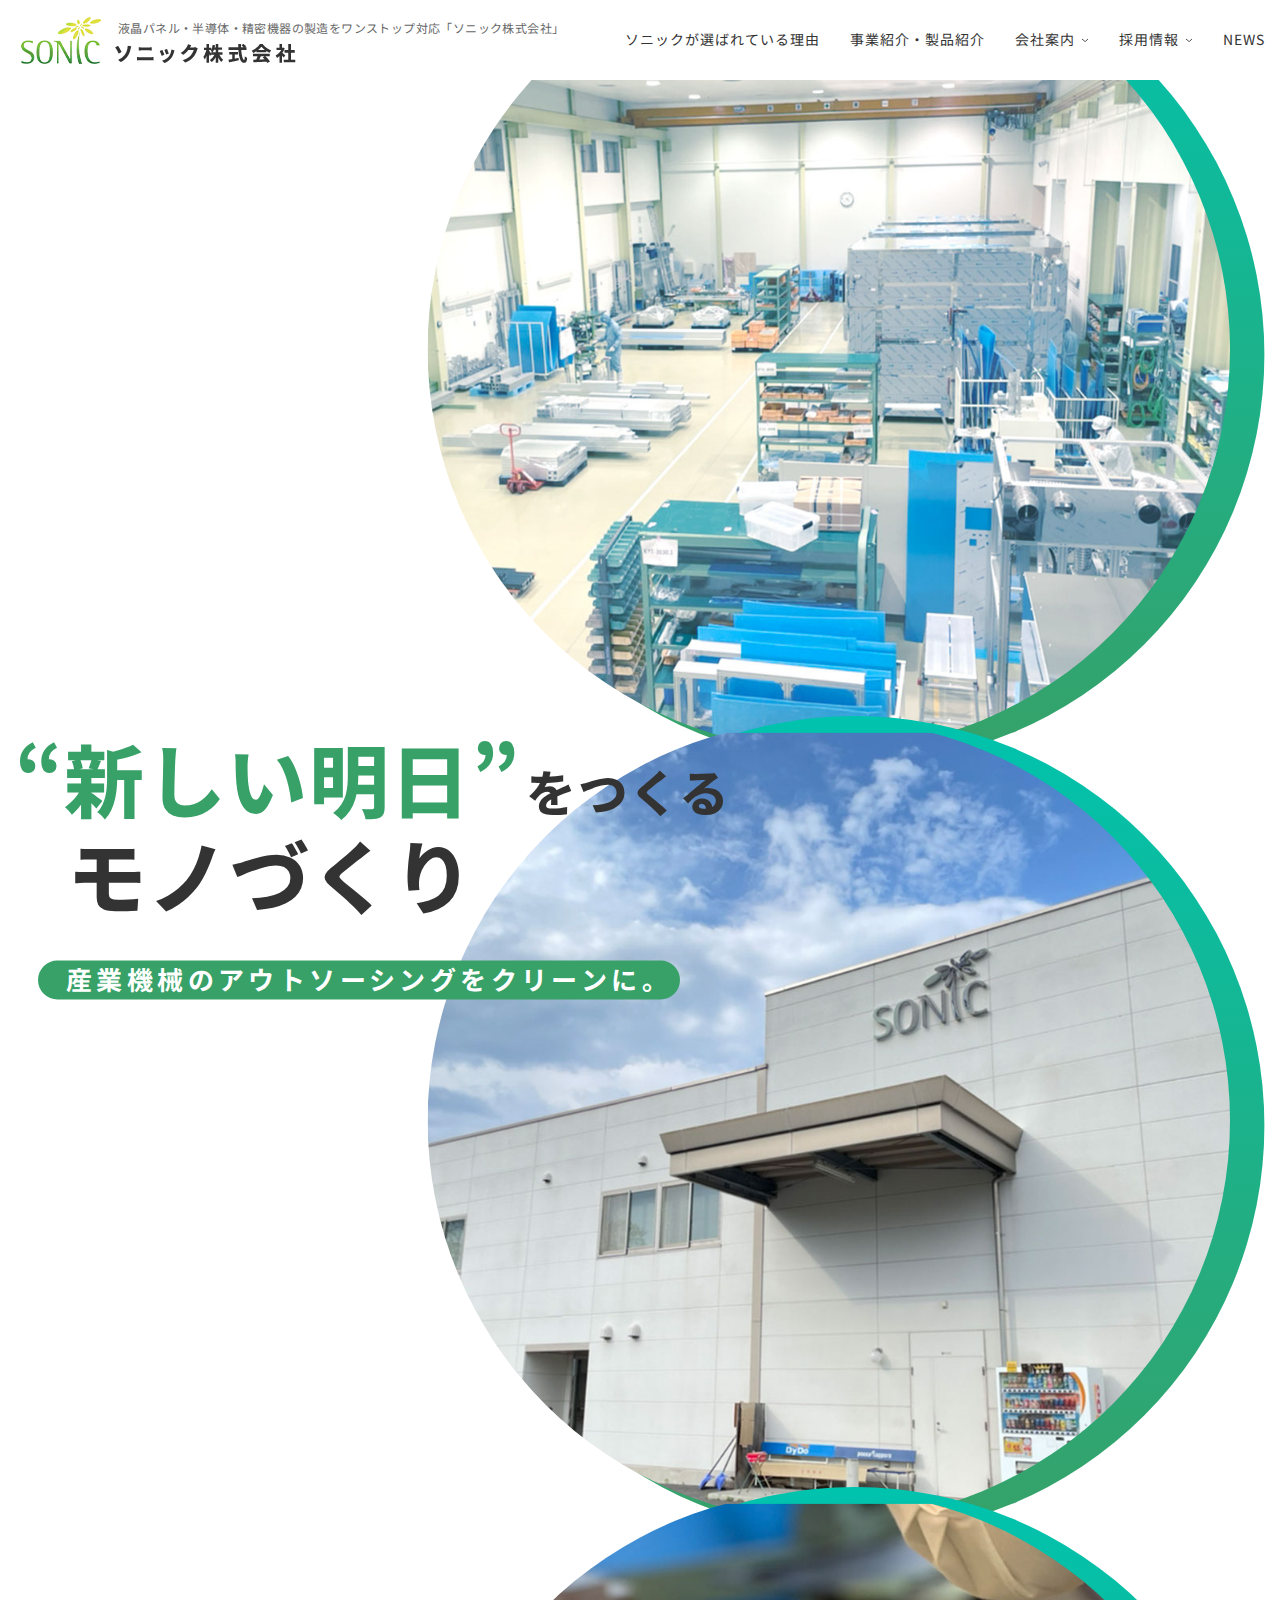
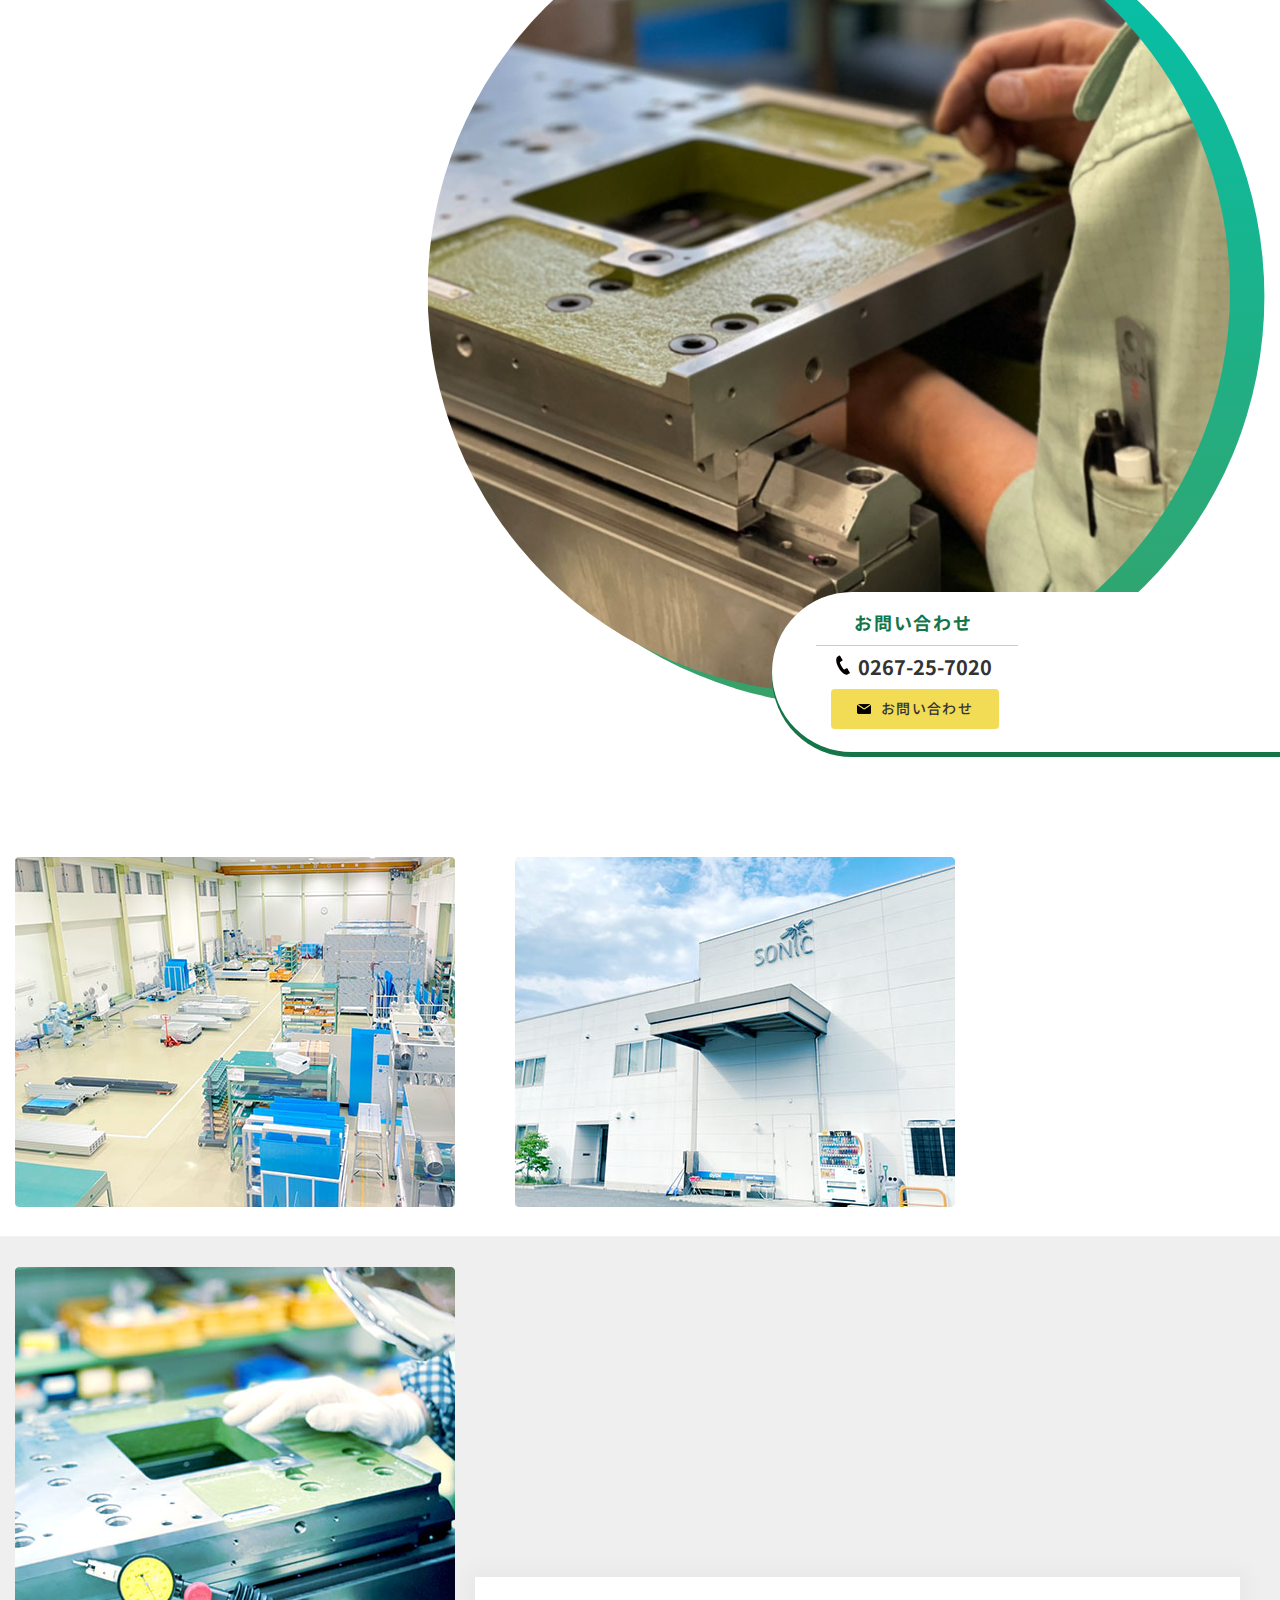
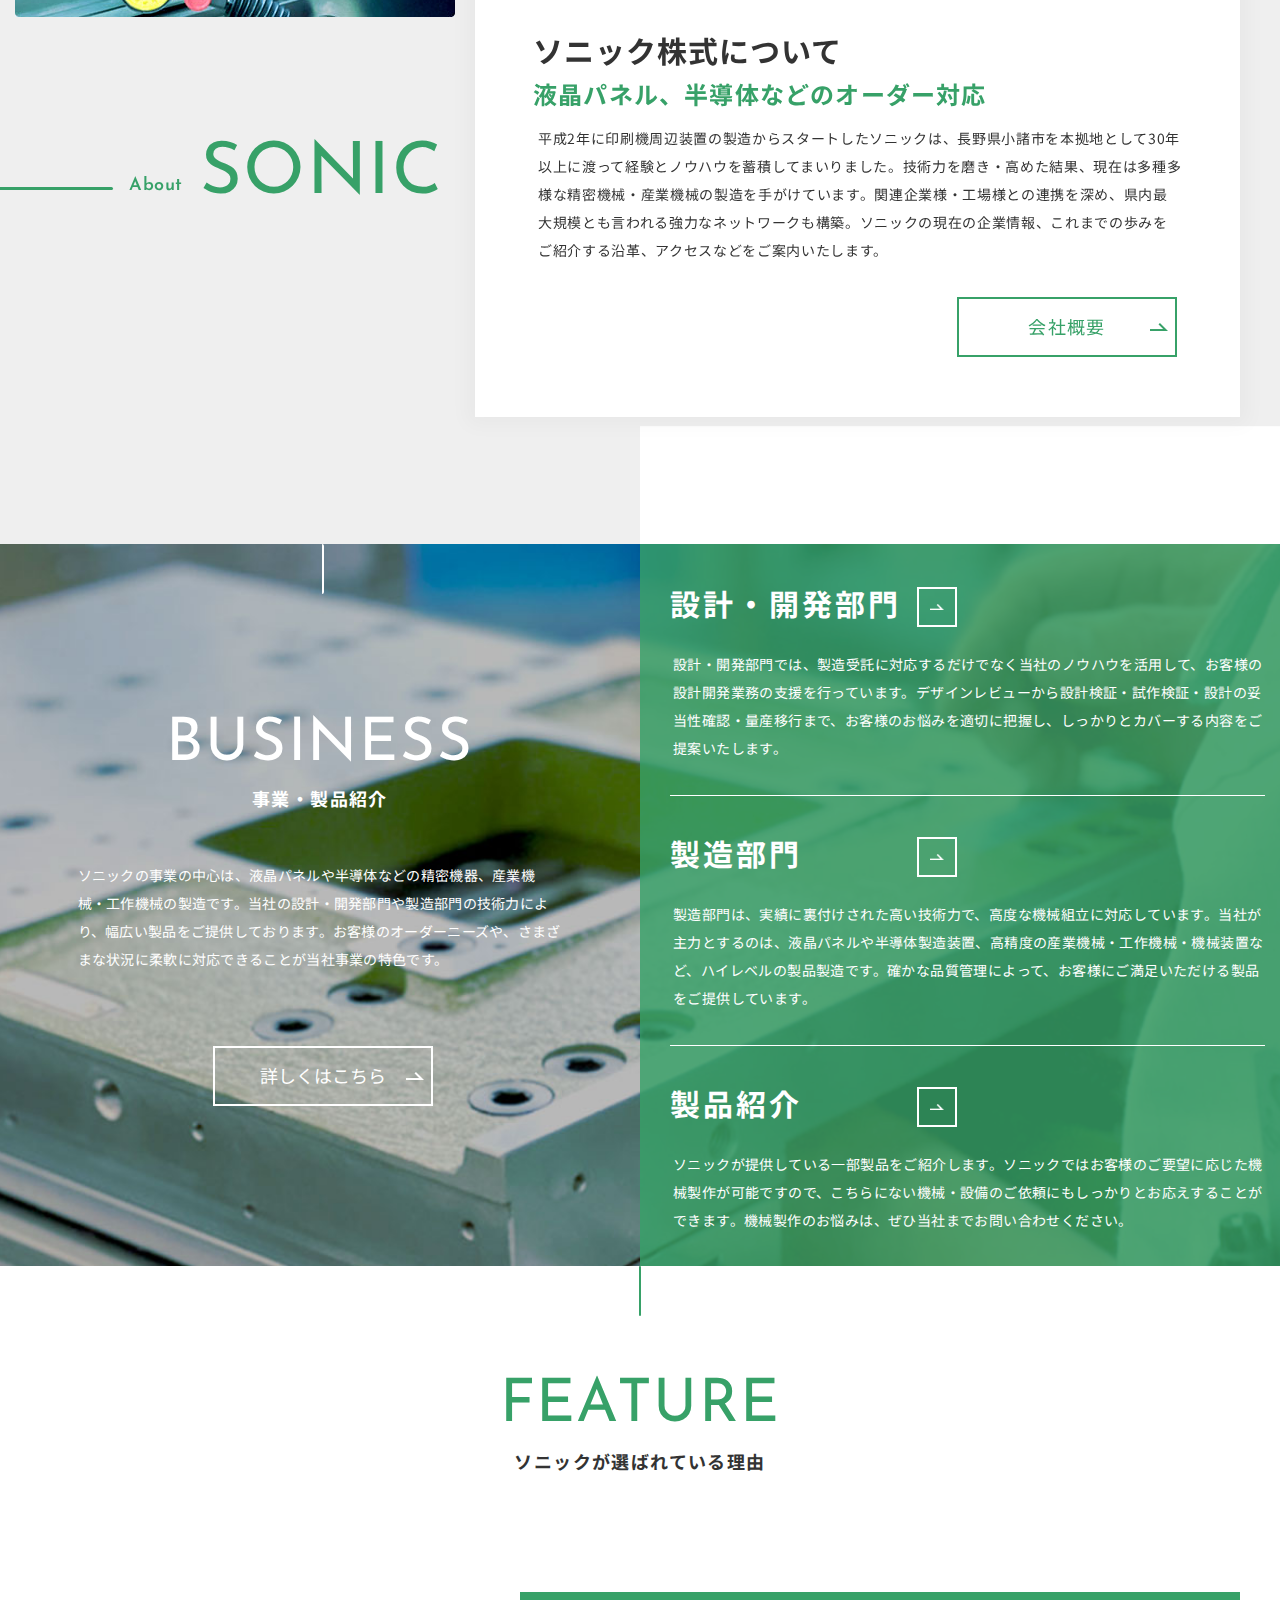
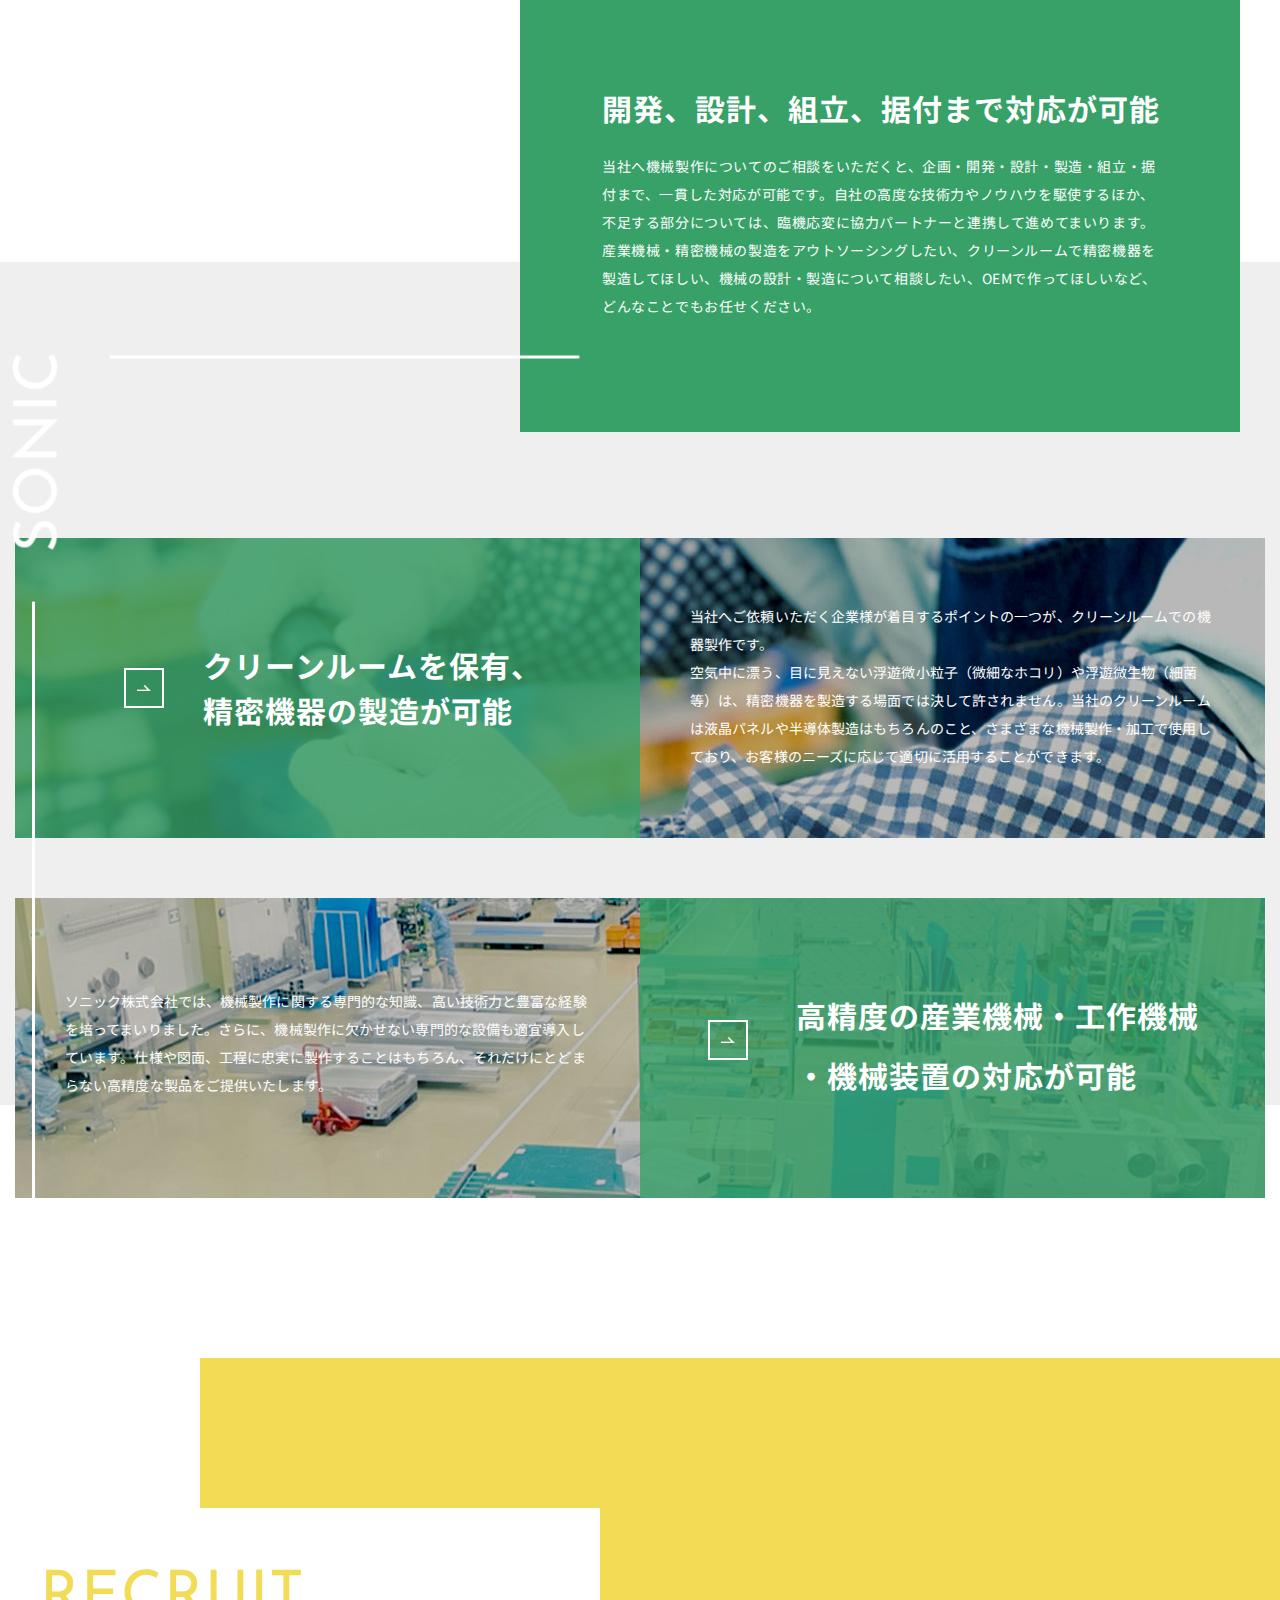
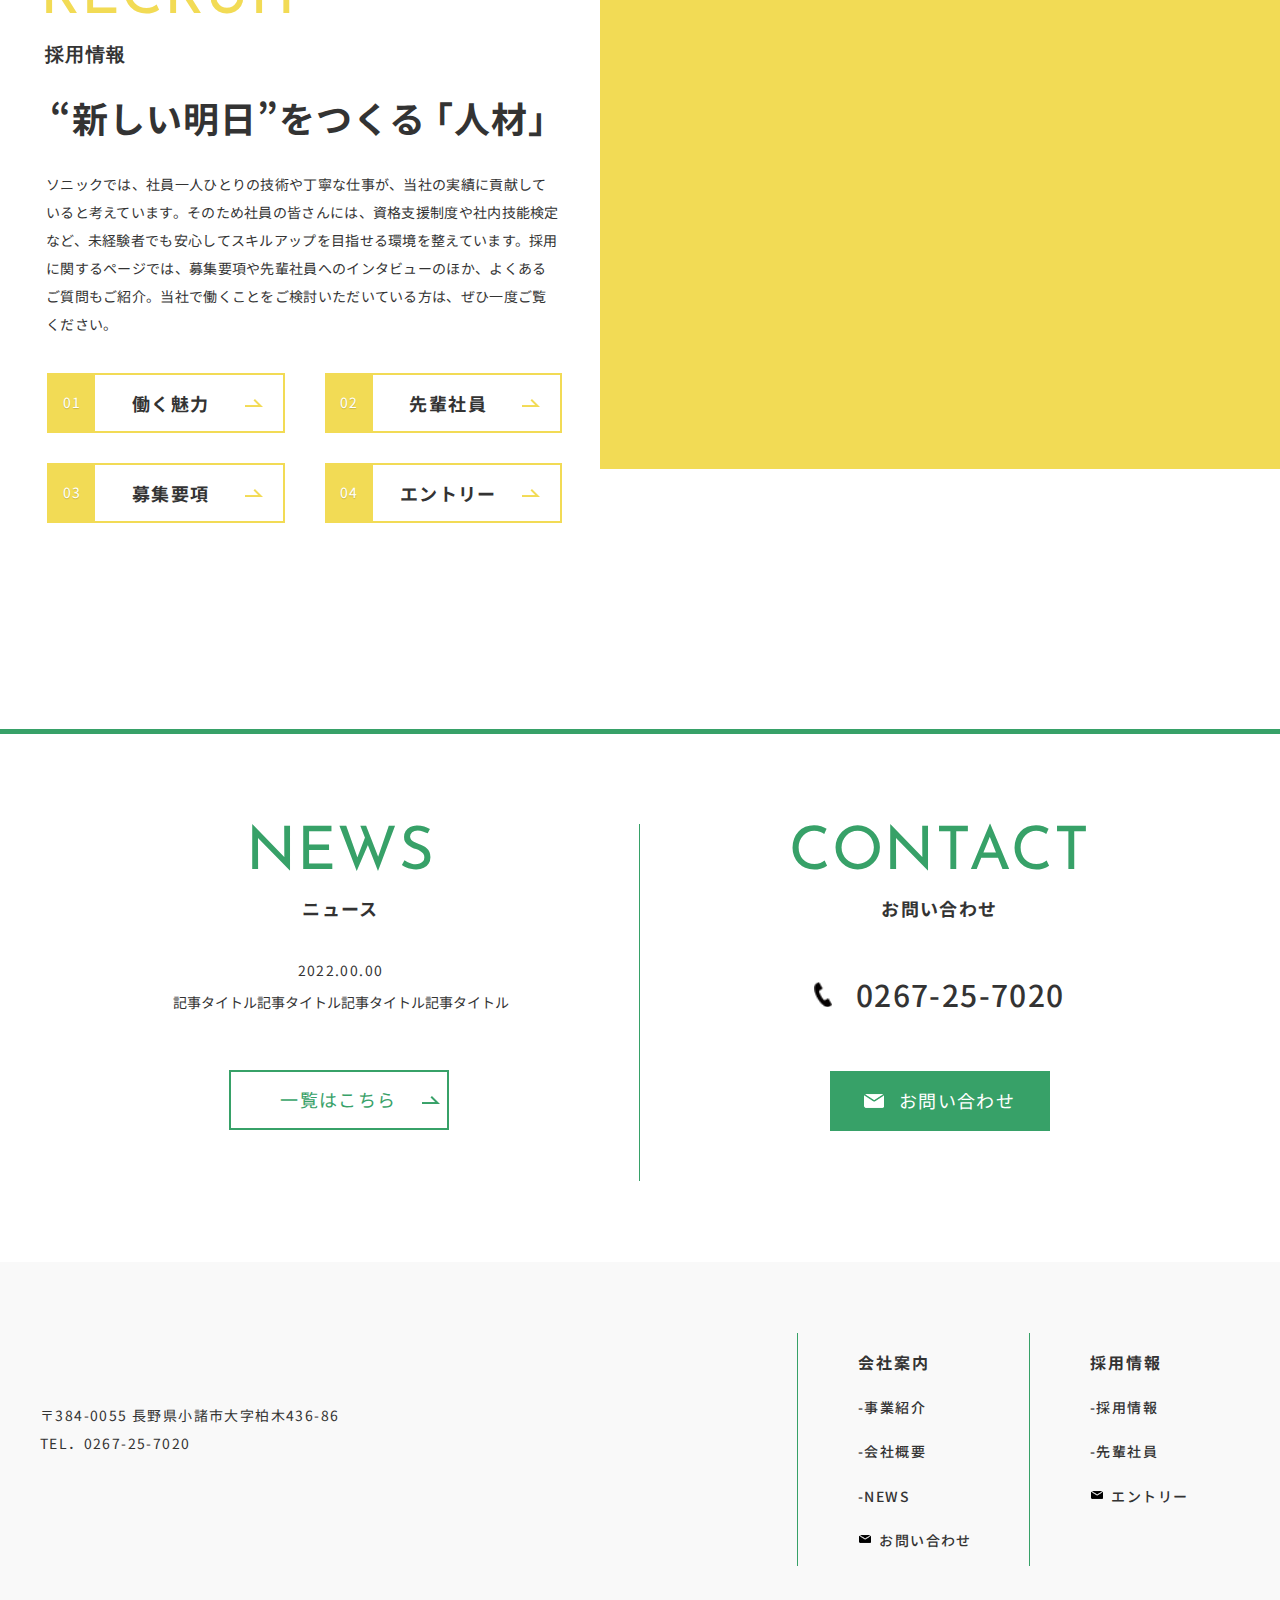
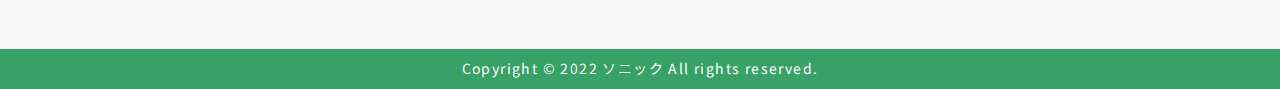
==== commit 96b1ca07: "update page top pc" ====
--- a/index.html
+++ b/index.html
@@ -105,12 +105,12 @@
     <div id="wrapper">
         <header id="header">
             <div class="container">
-                <!-- <h1>液晶パネル・半導体・精密機器の製造をワンストップ対応「ソニック株式会社」</h1> -->
                 <div class="header-main">
-                    <h1>h1が入りますh1が入りますh1が入ります </h1>
+                    <h1>液晶パネル・半導体・精密機器の製造をワンストップ対応「ソニック株式会社」</h1>
+                    <!-- <h1>h1が入りますh1が入りますh1が入ります </h1> -->
                     <div class="logo">
                         <a href="https://www.sonic21.co.jp/">
-                            <img src="./images/logo.png" loading="lazy" width="275" height="47" alt="ソニック株式会社">
+                            <img src="./images/logo.png" loading="lazy" width="275" height="47" alt="「液晶・半導体の設計・開発・組立ならソニック株式会社」">
                         </a>
                     </div>
                     <div class="header-menu">
@@ -189,14 +189,23 @@
                         <div class="visual-slick" id="visual">
                             <div class="visual-slider">
                                 <div class="visual-img">
-                                    <div class="vis-ig"></div>
+                                    <div class="vis-ig" style="background-image: url('./images/visual-top01.jpg');"></div>
                                     <p>事業内容</p>
+                                    <a href="company/index.html"></a>
                                 </div>
                             </div>
                             <div class="visual-slider">
                                 <div class="visual-img">
-                                    <div class="vis-ig"></div>
-                                    <p>事業内容2</p>
+                                    <div class="vis-ig" style="background-image: url('./images/visual-top02.jpg');"></div>
+                                    <p>選ばれる理由</p>
+                                    <a href="company/index.html"></a>
+                                </div>
+                            </div>
+                            <div class="visual-slider">
+                                <div class="visual-img">
+                                    <div class="vis-ig" style="background-image: url('./images/visual-top03.jpg');"></div>
+                                    <p>会社概要</p>
+                                    <a href="company/about.html"></a>
                                 </div>
                             </div>
                         </div>
@@ -208,7 +217,7 @@
                                 </p>
                                 <a href="tel:0267257020" class="vis-tell"
                                     onclick="gtag('event', 'tel', {'event_category': 'sp'})">0267-25-7020</a>
-                                <a href="#" class="vis-lk">
+                                <a href="contact/" class="vis-lk">
                                     お問い合わせ
                                 </a>
                             </div>
@@ -235,10 +244,6 @@
                                             <img src="./images/sonic-img03.jpg" loading="lazy" width="440" height="350"
                                                 alt="ソニック株式について">
                                         </li>
-                                        <li class="sonic-box">
-                                            <img src="./images/sonic-img02.jpg" loading="lazy" width="440" height="350"
-                                                alt="ソニック株式について">
-                                        </li>
                                     </ul>
                                 </div>
                             </div>
@@ -265,7 +270,7 @@
                                         平成2年に印刷機周辺装置の製造からスタートしたソニックは、長野県小諸市を本拠地として30年以上に渡って経験とノウハウを蓄積してまいりました。技術力を磨き・高めた結果、現在は多種多様な精密機械・産業機械の製造を手がけています。関連企業様・工場様との連携を深め、県内最大規模とも言われる強力なネットワークも構築。ソニックの現在の企業情報、これまでの歩みをご紹介する沿革、アクセスなどをご案内いたします。
                                     </p>
 
-                                    <a href="#" class="btn btn-g sonic-lk">
+                                    <a href="company/about.html" class="btn btn-g sonic-lk">
                                         <span> 会社概要</span>
                                     </a>
                                 </div>
@@ -287,7 +292,7 @@
                             <p class="busi-desc">
                                 ソニックの事業の中心は、液晶パネルや半導体などの精密機器、産業機械・工作機械の製造です。当社の設計・開発部門や製造部門の技術力により、幅広い製品をご提供しております。お客様のオーダーニーズや、さまざまな状況に柔軟に対応できることが当社事業の特色です。
                             </p>
-                            <a href="#" class="btn btn-w">
+                            <a href="company/index.html" class="btn btn-w">
                                 <span>詳しくはこちら</span>
                             </a>
                         </div>
@@ -301,7 +306,7 @@
                                     <dd>
                                         設計・開発部門では、製造受託に対応するだけでなく当社のノウハウを活用して、お客様の設計開発業務の支援を行っています。デザインレビューから設計検証・試作検証・設計の妥当性確認・量産移行まで、お客様のお悩みを適切に把握し、しっかりとカバーする内容をご提案いたします。
                                     </dd>
-                                    <a href="#" class="lk-full"></a>
+                                    <a href="company/index.html" class="lk-full"></a>
                                 </dl>
                                 <dl class="busi-item">
                                     <dt>
@@ -311,7 +316,7 @@
                                     <dd>
                                         製造部門は、実績に裏付けされた高い技術力で、高度な機械組立に対応しています。当社が主力とするのは、液晶パネルや半導体製造装置、高精度の産業機械・工作機械・機械装置など、ハイレベルの製品製造です。確かな品質管理によって、お客様にご満足いただける製品をご提供しています。
                                     </dd>
-                                    <a href="#" class="lk-full"></a>
+                                    <a href="company/index.html" class="lk-full"></a>
                                 </dl>
                                 <dl class="busi-item">
                                     <dt>
@@ -321,7 +326,7 @@
                                     <dd>
                                         ソニックが提供している一部製品をご紹介します。ソニックではお客様のご要望に応じた機械製作が可能ですので、こちらにない機械・設備のご依頼にもしっかりとお応えすることができます。機械製作のお悩みは、ぜひ当社までお問い合わせください。
                                     </dd>
-                                    <a href="#" class="lk-full"></a>
+                                    <a href="company/index.html" class="lk-full"></a>
                                 </dl>
                             </div>
                         </div>
@@ -378,7 +383,7 @@
                                         空気中に漂う、目に見えない浮遊微小粒子（微細なホコリ）や浮遊微生物（細菌等）は、精密機器を製造する場面では決して許されません。当社のクリーンルームは液晶パネルや半導体製造はもちろんのこと、さまざまな機械製作・加工で使用しており、お客様のニーズに応じて適切に活用することができます。
                                     </p>
                                 </div>
-                                <a href="#" class="lk-full"></a>
+                                <a href="company/index.html" class="lk-full"></a>
                             </div>
                             <div class="feat-box feat-box2">
                                 <div class="feat-col feat-tx">
@@ -395,7 +400,7 @@
                                         </span>
                                     </p>
                                 </div>
-                                <a href="#" class="lk-full"></a>
+                                <a href="company/index.html" class="lk-full"></a>
                             </div>
                         </div>
                     </div>
@@ -422,7 +427,7 @@
 
                             <ul class="rec-list">
                                 <li>
-                                    <a href="#">
+                                    <a href="recruit/entry/">
                                         <span class="rec-num">01</span>
                                         <span class="rec-tt">
                                             働く魅力
@@ -430,7 +435,7 @@
                                     </a>
                                 </li>
                                 <li>
-                                    <a href="#">
+                                    <a href="recruit/index.html">
                                         <span class="rec-num">02</span>
                                         <span class="rec-tt">
                                             先輩社員
@@ -438,7 +443,7 @@
                                     </a>
                                 </li>
                                 <li>
-                                    <a href="#">
+                                    <a href="recruit/entry/">
                                         <span class="rec-num">03</span>
                                         <span class="rec-tt">
                                             募集要項
@@ -446,7 +451,7 @@
                                     </a>
                                 </li>
                                 <li>
-                                    <a href="#">
+                                    <a href="recruit/index.html">
                                         <span class="rec-num">04</span>
                                         <span class="rec-tt">
                                             エントリー
@@ -475,7 +480,7 @@
                                             記事タイトル記事タイトル記事タイトル記事タイトル
                                         </p>
                                     </div>
-                                    <a href="#" class="btn btn-g">
+                                    <a href="news/" class="btn btn-g">
                                         <span>一覧はこちら</span>
                                     </a>
                                 </div>
@@ -487,11 +492,11 @@
                                         <span class="imn-jp">お問い合わせ</span>
                                     </p>
 
-                                    <a href="tel:0267257020" class="imn-tell">
+                                    <a href="tel:0267257020" onclick="gtag('event', 'tel', {'event_category': 'sp'})" class="imn-tell">
                                         0267-25-7020
                                     </a>
 
-                                    <a href="#" class="imn-contact">
+                                    <a href="contact/" class="imn-contact">
                                         <span>お問い合わせ</span>
                                     </a>
                                 </div>
@@ -511,7 +516,7 @@
                                 <div class="ft-info">
                                     <a href="https://www.sonic21.co.jp/" class="ft-logo">
                                         <img src="./images/logo-ft.png" loading="lazy" width="380" height="59"
-                                            alt="ソニック株式会社">
+                                            alt="「液晶・半導体の設計・開発・組立ならソニック株式会社」">
                                     </a>
                                     <ul class="ft-lst">
                                         <li>
@@ -593,6 +598,7 @@
     <script src="./js/libs/slick/slick.js" type="text/javascript"></script>
     <script src="./js/libs/aos/aos.js" type="text/javascript"></script>
     <script src="./js/libs/matchheight/matchHeight.js"></script>
+    <script src="./js/libs/endless/endless-river.js"></script>
 
     <!-- Modules -->
     <script src="./js/modules/common.js" type="text/javascript"></script>
--- a/css/styles.css
+++ b/css/styles.css
@@ -534,7 +534,7 @@
     stroke-dasharray: 0 300%;
   }
   100% {
-    stroke-dasharray: 190% 300%;
+    stroke-dasharray: 195% 300%;
   }
 }
 .tt-14 {
@@ -944,9 +944,13 @@
   top: 5px;
   left: 97px;
   letter-spacing: 0.4px;
+  transform: translateX(6px);
 }
 #header.--fix {
   box-shadow: 0 0 10px rgba(0, 0, 0, 0.16);
+}
+#header .logo {
+  transform: translateX(6px);
 }
 
 .header-main {
@@ -1182,8 +1186,7 @@
   color: #fff;
   background-color: #37a168;
   border-radius: 20px;
-  height: 40px;
-  padding: 5px 21px 5px 28px;
+  padding: 5px 21px 8px 28px;
   font-weight: bold;
   line-height: 1;
   margin-left: 23px;
@@ -1315,13 +1318,16 @@
 .index #mainvisual .visual-img p {
   display: none;
 }
+.index #mainvisual .visual-img a {
+  display: none;
+}
 .index #mainvisual .vis-ig {
   position: absolute;
   width: 100%;
   height: 100%;
   top: 0;
   left: 0;
-  background: url("../../images/visual-top01.jpg") no-repeat;
+  background-repeat: no-repeat;
   background-position: -311px 17px;
   border-radius: 100%;
 }
@@ -1345,6 +1351,11 @@
 }
 .index #mainvisual .visual-pagi {
   display: flex;
+  position: relative;
+  transition: all 0.3s ease;
+}
+.index #mainvisual .visual-pagi:hover {
+  color: #37a168;
 }
 .index #mainvisual .pagi-number {
   font-family: "Josefin Sans";
@@ -1358,12 +1369,13 @@
   position: absolute;
   width: 170px;
   height: 170px;
-  transform: translate(-56%, -13%);
+  transform: translate(-56%, -13%) rotate(17deg);
 }
 .index #mainvisual .pagi-number svg circle {
+  animation: home-loader-off0 0.5s ease-in-out forwards;
   fill: transparent;
   stroke-width: 10;
-  stroke-dasharray: 190% 300%;
+  stroke-dasharray: 0% 300%;
 }
 .index #mainvisual .recruit-circle {
   stroke: #37a168;
@@ -1405,7 +1417,7 @@
   top: 0;
   left: 50%;
   height: 100%;
-  width: 100vw;
+  width: 200vw;
   transform: translate(-50%, 48%);
   background-color: #efefef;
   z-index: -1;
@@ -1415,12 +1427,15 @@
 }
 .sonic .sonic-slider {
   margin: -30px;
+  position: relative;
 }
 .sonic .sonic-box {
   margin: 30px;
+  float: left;
 }
 .sonic .sonic-box img {
   border-radius: 2px;
+  height: auto;
 }
 .sonic .sonic-txt {
   width: 1200px;
@@ -1430,7 +1445,7 @@
   display: flex;
   align-items: center;
   justify-content: flex-end;
-  margin-top: -40px;
+  margin-top: -70px;
 }
 .sonic .sonic-title {
   position: relative;
@@ -1527,7 +1542,7 @@
   position: absolute;
   top: 0;
   left: 0;
-  width: 50vw;
+  width: 50%;
 }
 .business .line::before {
   content: "";
@@ -1694,7 +1709,7 @@
 .feature .feat-bf::before {
   content: "";
   width: 3px;
-  height: 704px;
+  height: 36.7vw;
   border-radius: 2px;
   background-color: #fff;
   position: absolute;
--- a/css/responsive.css
+++ b/css/responsive.css
@@ -178,7 +178,7 @@
     stroke-dasharray: 0 300%;
   }
   100% {
-    stroke-dasharray: 190% 300%;
+    stroke-dasharray: 195% 300%;
   }
 }
 @media screen and (min-width: 1281px) {
@@ -228,6 +228,78 @@
   }
 }
 /* end screen-min:751px */
+@media screen and (min-width: 751px) and (max-width: 1600px) {
+  .index #mainvisual .visual-img {
+    transform: scale(0.8);
+    margin-right: 35px;
+    transform-origin: right;
+  }
+  .index #mainvisual .visual-title {
+    font-size: 80px;
+  }
+  .index #mainvisual .visual-label {
+    font-size: 26px;
+  }
+
+  .business .busi-list {
+    margin-right: 15px;
+  }
+  .business .busi-txt {
+    padding-left: 30px;
+  }
+
+  .feature .feat-bf {
+    left: -60px;
+  }
+  .feature .feat-img {
+    width: 1150px;
+  }
+  .feature .feat-img img {
+    height: auto;
+  }
+
+  .recruit .rec-txt {
+    width: 640px;
+    padding: 85px 60px;
+    left: 0;
+  }
+  .recruit .rec-ig {
+    margin-right: -90px;
+  }
+}
+@media screen and (min-width: 751px) and (max-width: 1280px) {
+  .sonic .sonic-title::after {
+    width: 640px;
+    left: -40px;
+  }
+
+  .feature .feat-bf {
+    font-size: 60px;
+  }
+  .feature .feat-bf::before {
+    height: 470px;
+  }
+  .feature .feat-text {
+    right: 40px;
+  }
+
+  .recruit .rec-txt {
+    width: 600px;
+    padding: 60px 40px;
+    top: 90px;
+  }
+  .recruit .rec-desc {
+    margin-bottom: 50px;
+  }
+  .recruit .rec-ig {
+    margin-right: -190px;
+  }
+  .recruit .rec-ig img {
+    width: 1200px;
+    height: auto;
+    max-width: 100%;
+  }
+}
 /* end screen-min:751px && screen-max:1500px */
 @media screen and (max-width: 1440px) {
   .menu-list {
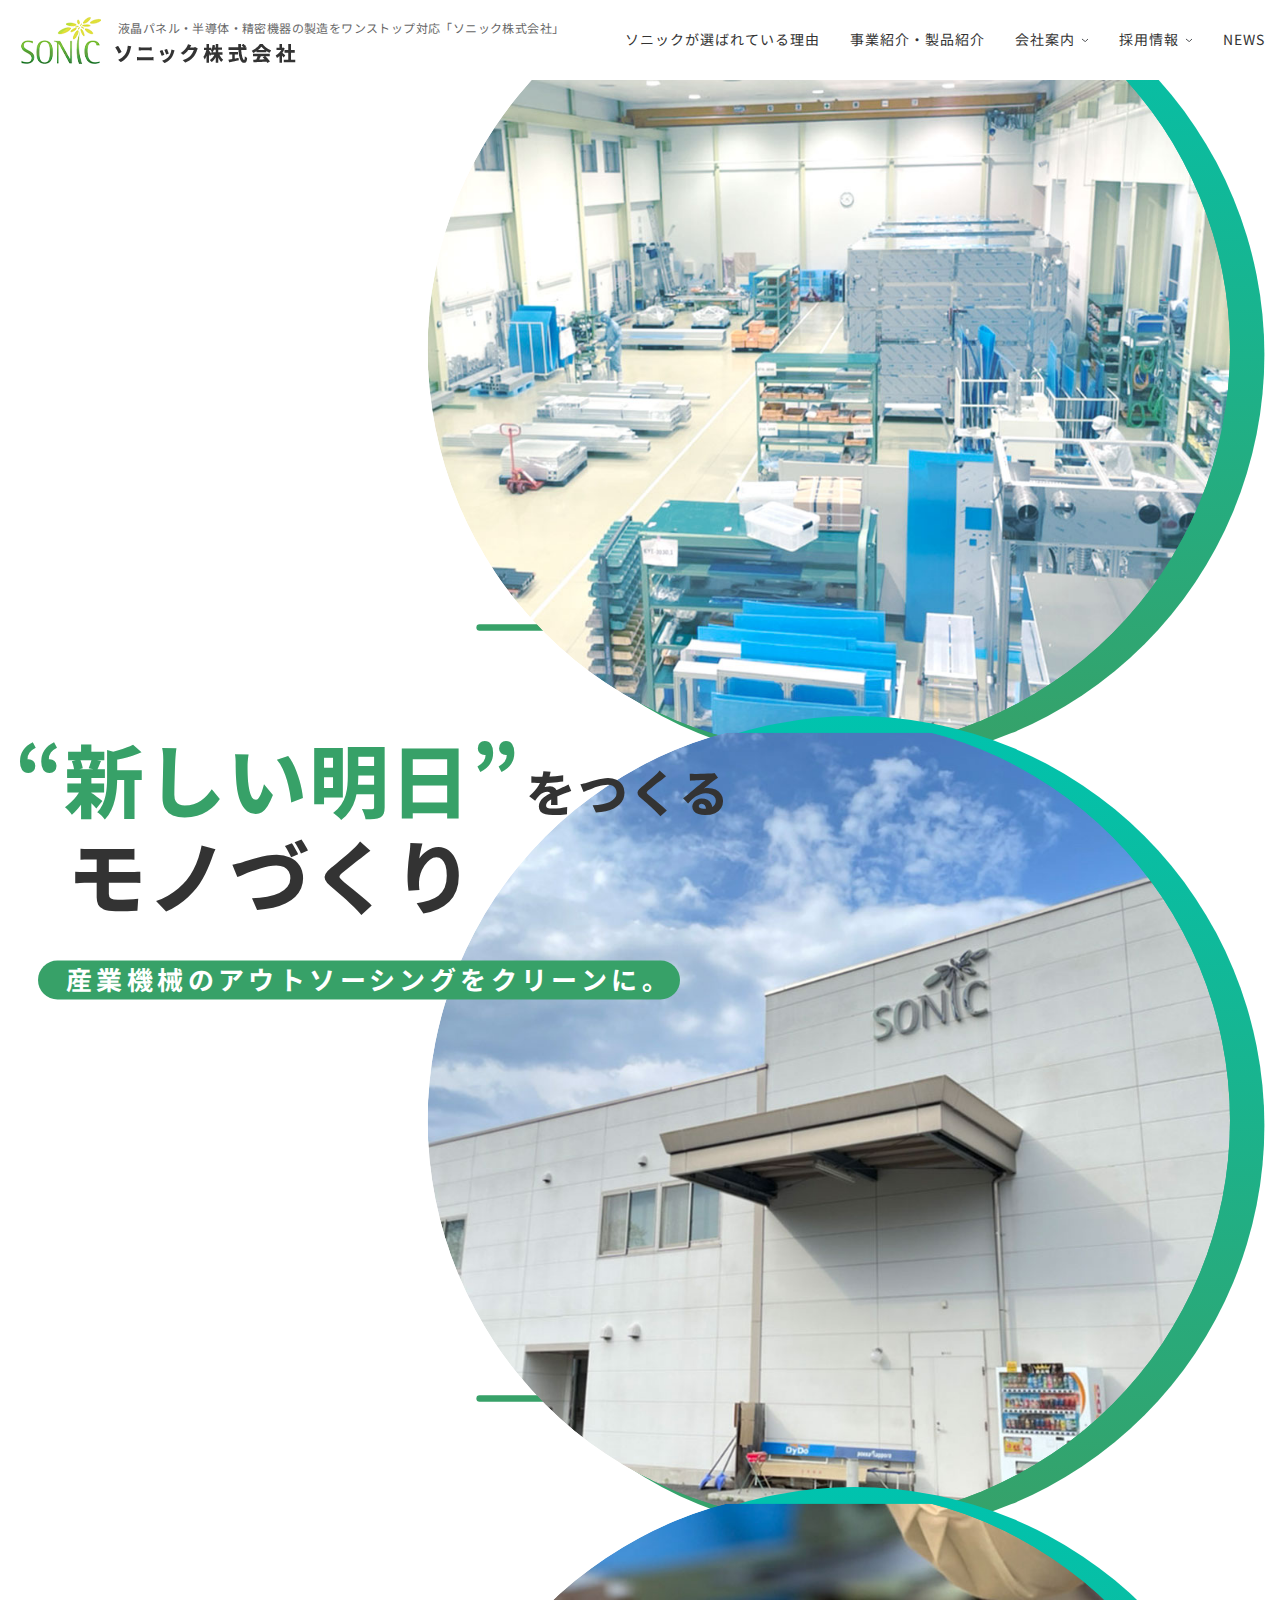
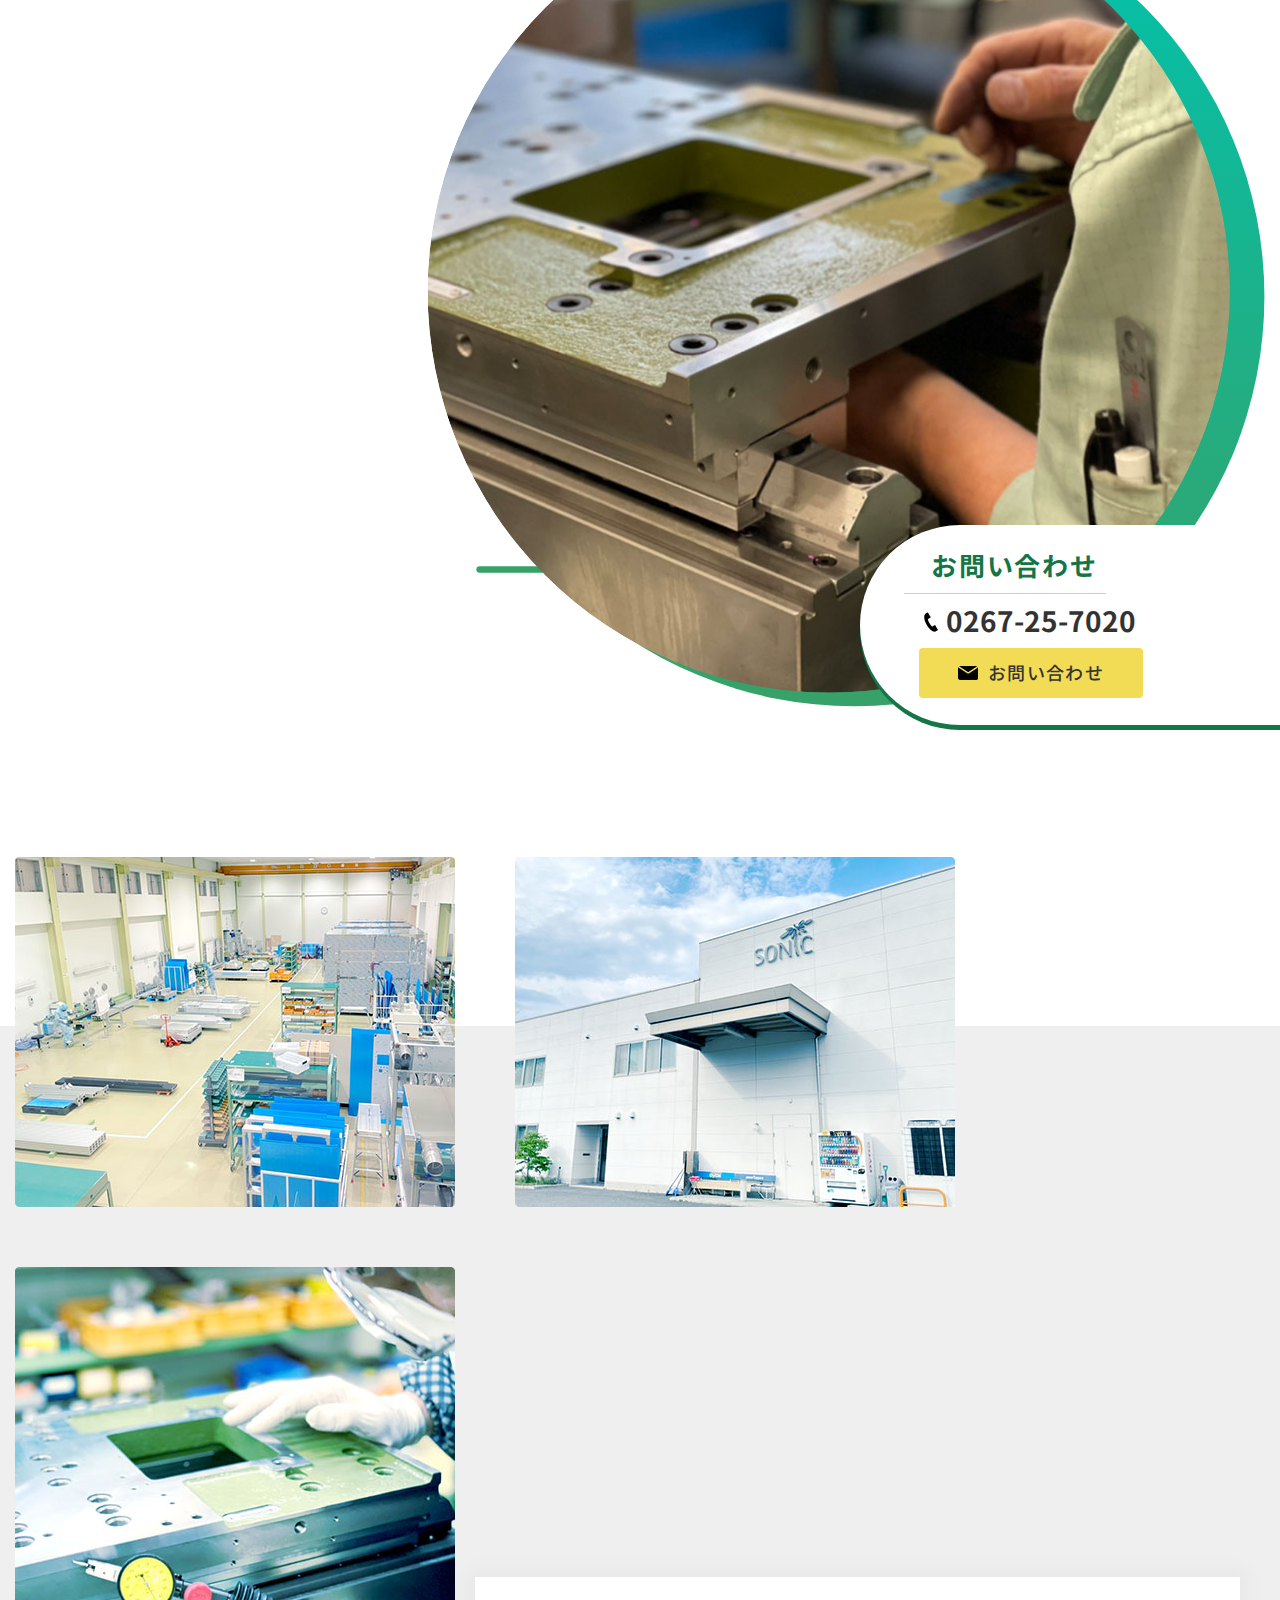
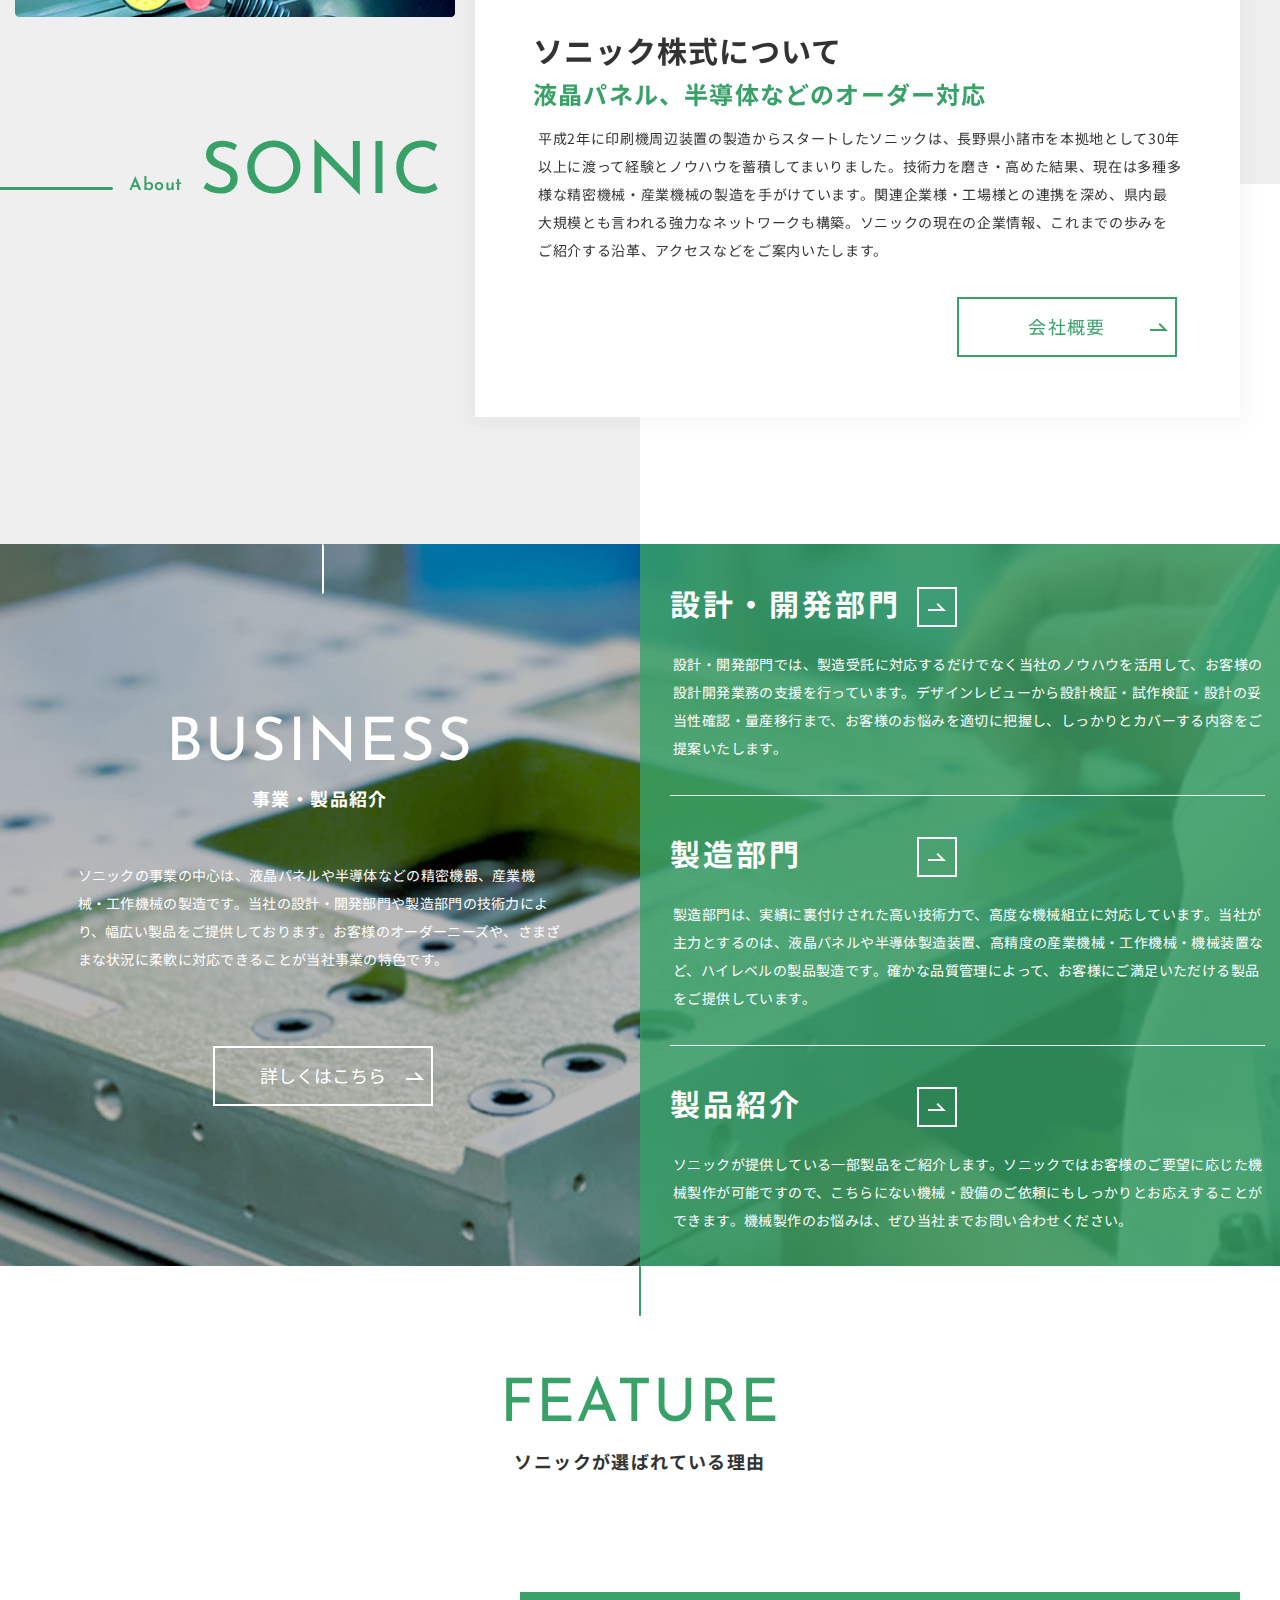
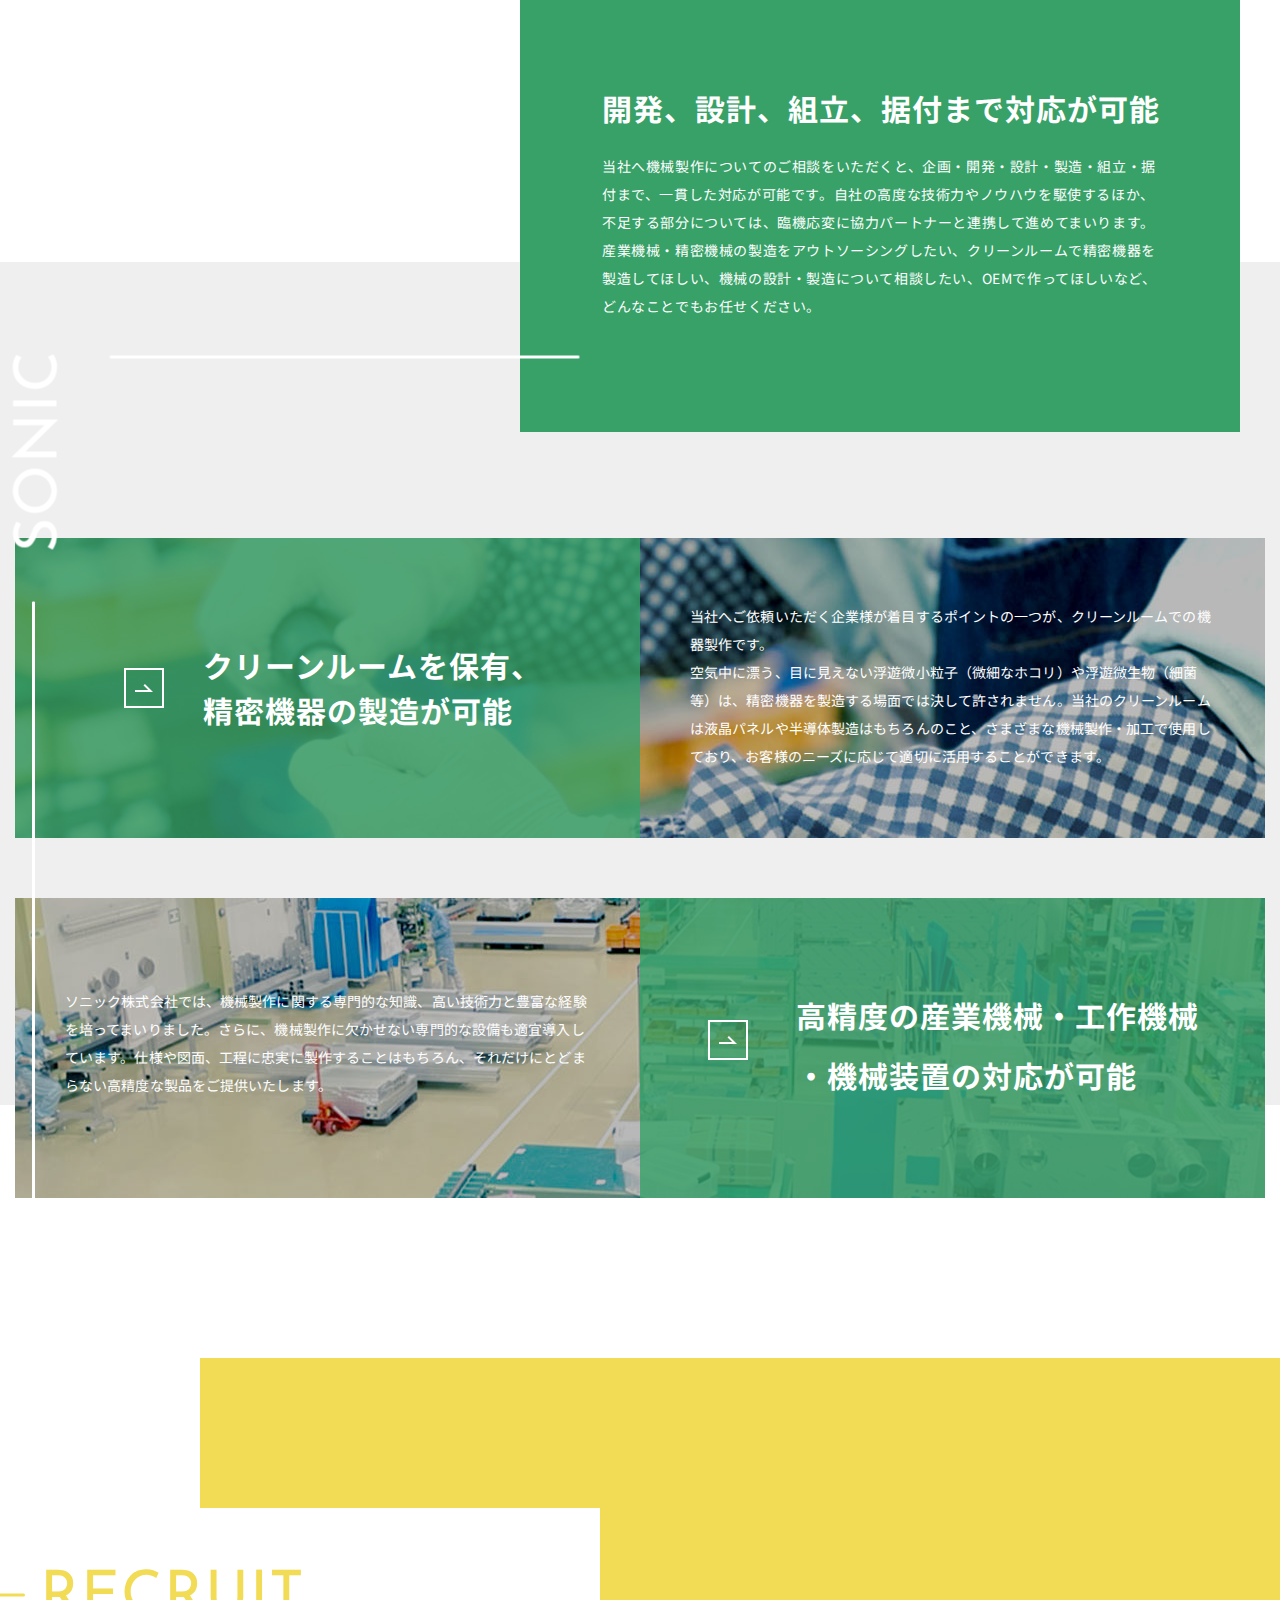
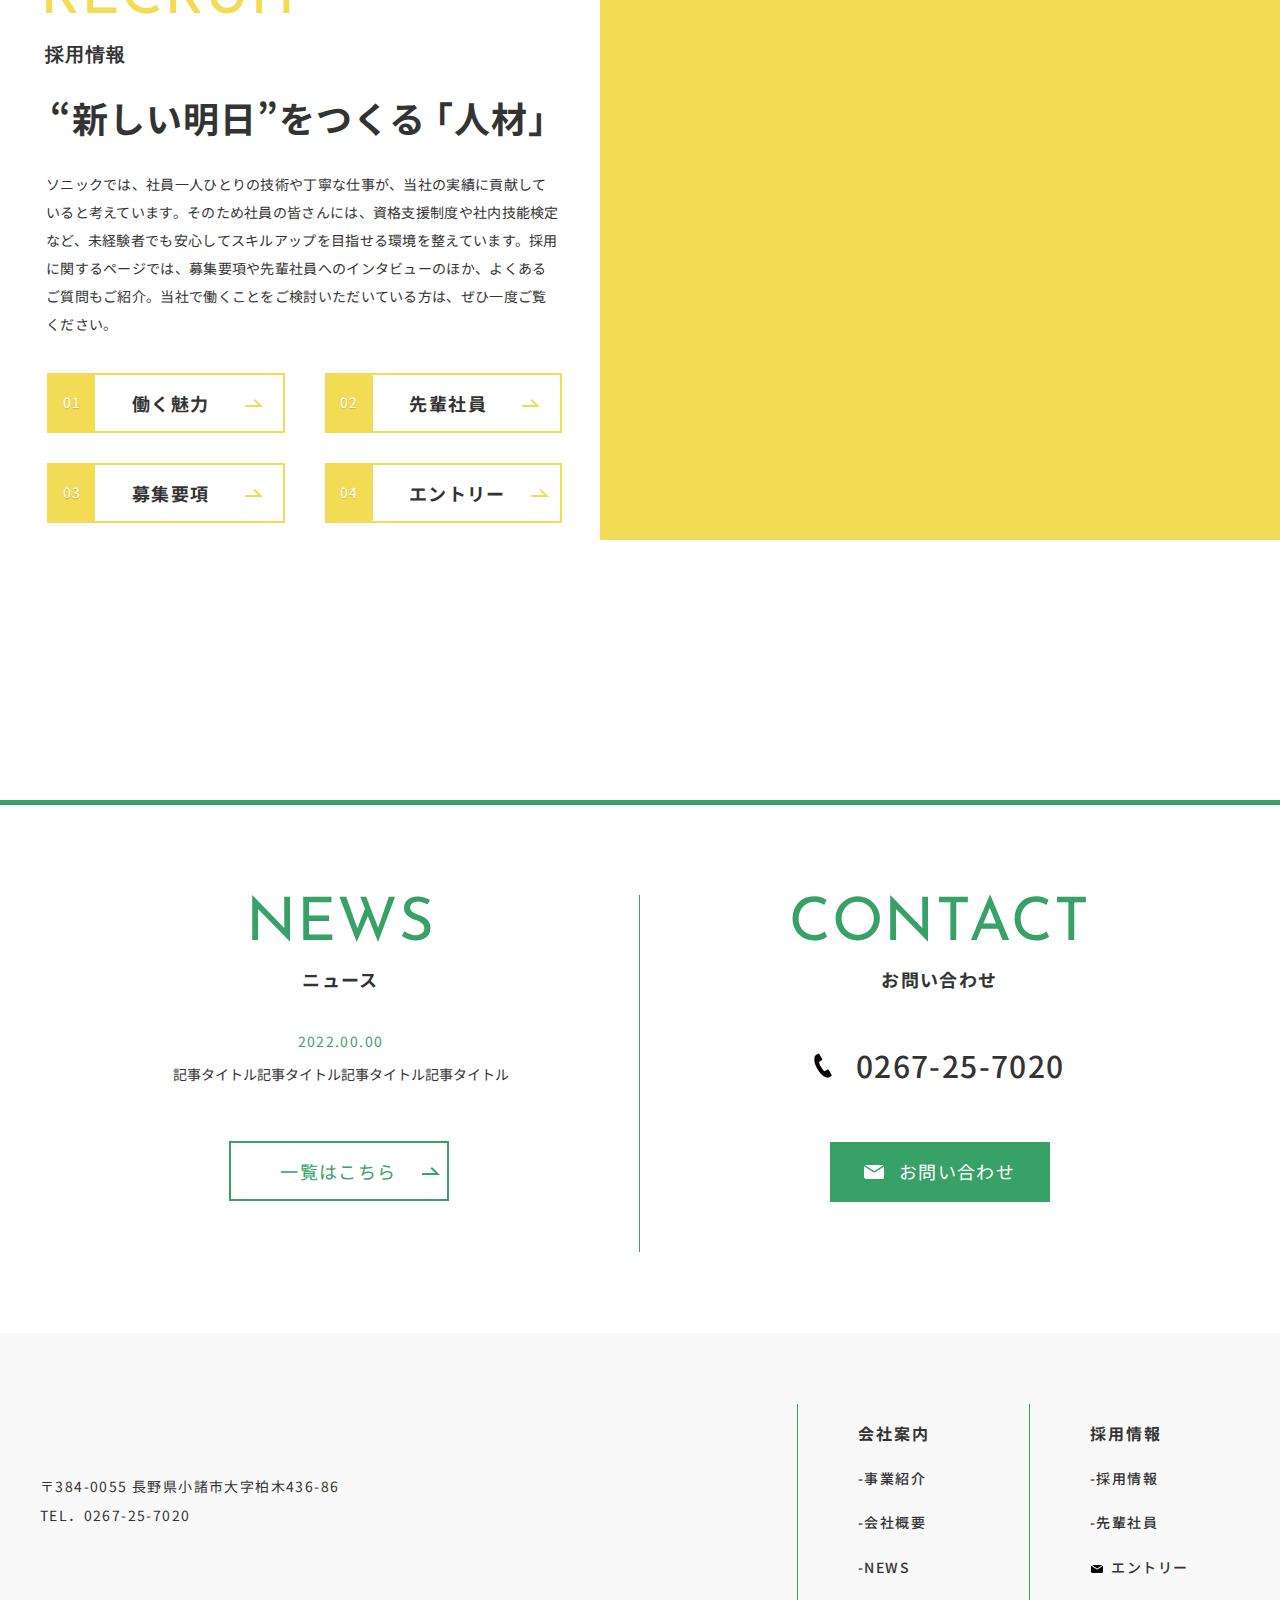
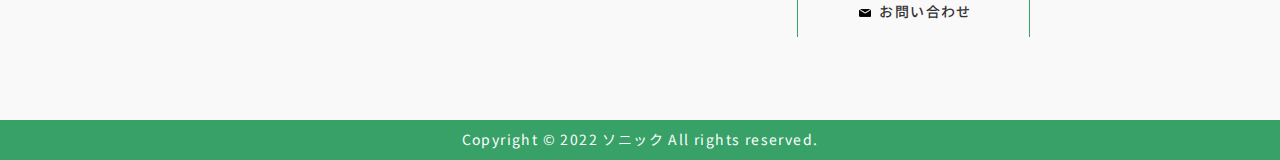
==== commit 0eeb857e: "update code under" ====
--- a/index.html
+++ b/index.html
@@ -110,7 +110,8 @@
                     <!-- <h1>h1が入りますh1が入りますh1が入ります </h1> -->
                     <div class="logo">
                         <a href="https://www.sonic21.co.jp/">
-                            <img src="./images/logo.png" loading="lazy" width="275" height="47" alt="「液晶・半導体の設計・開発・組立ならソニック株式会社」">
+                            <img src="./images/logo.png" loading="lazy" width="275" height="47"
+                                alt="「液晶・半導体の設計・開発・組立ならソニック株式会社」">
                         </a>
                     </div>
                     <div class="header-menu">
@@ -145,10 +146,13 @@
                                 </span>
                                 <ul class="sub-menu sbm">
                                     <li>
+                                        <a href="recruit/entry/" class="mu-tam">採用情報・募集要項</a>
+                                    </li>
+                                    <li>
                                         <a href="recruit/index.html" class="mu-tam">先輩インタビュー</a>
                                     </li>
                                     <li>
-                                        <a href="recruit/entry/" class="mu-email">エントリーフォーム</a>
+                                        <a href="recruit/entry/" class="mu-email">エントリー</a>
                                     </li>
                                 </ul>
                             </li>
@@ -189,21 +193,30 @@
                         <div class="visual-slick" id="visual">
                             <div class="visual-slider">
                                 <div class="visual-img">
-                                    <div class="vis-ig" style="background-image: url('./images/visual-top01.jpg');"></div>
+                                    <div class="vis-nw">
+                                        <div class="vis-ig" style="background-image: url('./images/visual-top01.jpg');">
+                                        </div>
+                                    </div>
                                     <p>事業内容</p>
                                     <a href="company/index.html"></a>
                                 </div>
                             </div>
                             <div class="visual-slider">
                                 <div class="visual-img">
-                                    <div class="vis-ig" style="background-image: url('./images/visual-top02.jpg');"></div>
+                                    <div class="vis-nw">
+                                        <div class="vis-ig" style="background-image: url('./images/visual-top02.jpg');">
+                                        </div>
+                                    </div>
                                     <p>選ばれる理由</p>
                                     <a href="company/index.html"></a>
                                 </div>
                             </div>
                             <div class="visual-slider">
                                 <div class="visual-img">
-                                    <div class="vis-ig" style="background-image: url('./images/visual-top03.jpg');"></div>
+                                    <div class="vis-nw">
+                                        <div class="vis-ig" style="background-image: url('./images/visual-top03.jpg');">
+                                        </div>
+                                    </div>
                                     <p>会社概要</p>
                                     <a href="company/about.html"></a>
                                 </div>
@@ -218,7 +231,7 @@
                                 <a href="tel:0267257020" class="vis-tell"
                                     onclick="gtag('event', 'tel', {'event_category': 'sp'})">0267-25-7020</a>
                                 <a href="contact/" class="vis-lk">
-                                    お問い合わせ
+                                    <span>お問い合わせ</span>
                                 </a>
                             </div>
                         </div>
@@ -233,15 +246,15 @@
                                 <div class="sonic-sld">
                                     <ul class="sonic-slider" id="sonic-slick">
                                         <li class="sonic-box">
-                                            <img src="./images/sonic-img01.jpg" loading="lazy" width="440" height="350"
+                                            <img src="./images/sonic-img01.jpg" width="440" height="350"
                                                 alt="ソニック株式について">
                                         </li>
                                         <li class="sonic-box">
-                                            <img src="./images/sonic-img02.jpg" loading="lazy" width="440" height="350"
+                                            <img src="./images/sonic-img02.jpg" width="440" height="350"
                                                 alt="ソニック株式について">
                                         </li>
                                         <li class="sonic-box">
-                                            <img src="./images/sonic-img03.jpg" loading="lazy" width="440" height="350"
+                                            <img src="./images/sonic-img03.jpg" width="440" height="350"
                                                 alt="ソニック株式について">
                                         </li>
                                     </ul>
@@ -257,7 +270,7 @@
                                     </span>
                                 </h3>
 
-                                <div class="sonic-text">
+                                <div class="sonic-text wow fadeInRight">
                                     <p class="sonic-tt">
                                         ソニック株式について
                                     </p>
@@ -279,10 +292,10 @@
                     </div>
                 </section>
 
-                <section class="business">
+                <section class="business ">
                     <div class="business-wrapper">
                         <div class="line"></div>
-                        <div class="busi-info">
+                        <div class="busi-info wow fadeInUpBig">
                             <h3 class="busi-title">
                                 <span class="busi-en">business</span>
                                 <span class="busi-jp">
@@ -296,7 +309,7 @@
                                 <span>詳しくはこちら</span>
                             </a>
                         </div>
-                        <div class="busi-txt">
+                        <div class="busi-txt wow fadeInRightBig">
                             <div class="busi-list">
                                 <dl class="busi-item">
                                     <dt>
@@ -349,17 +362,20 @@
                         </h3>
 
                         <div class="feat-wrp">
-                            <div class="feat-img">
+                            <div class="feat-img wow fadeInRight">
                                 <img src="./images/feature-img01.jpg" loading="lazy" width="1320" height="600"
                                     alt="開発、設計、組立、据付まで対応が可能">
                             </div>
+
                             <div class="feat-text">
-                                <p class="feat-tt">
-                                    開発、設計、組立、据付まで対応が可能
-                                </p>
-                                <div class="feat-desc">
-                                    当社へ機械製作についてのご相談をいただくと、企画・開発・設計・製造・組立・据付まで、一貫した対応が可能です。自社の高度な技術力やノウハウを駆使するほか、不足する部分については、臨機応変に協力パートナーと連携して進めてまいります。
-                                    産業機械・精密機械の製造をアウトソーシングしたい、クリーンルームで精密機器を製造してほしい、機械の設計・製造について相談したい、OEMで作ってほしいなど、どんなことでもお任せください。
+                                <div class="feat-ani wow fadeInUp">
+                                    <p class="feat-tt">
+                                        開発、設計、組立、据付まで対応が可能
+                                    </p>
+                                    <div class="feat-desc">
+                                        当社へ機械製作についてのご相談をいただくと、企画・開発・設計・製造・組立・据付まで、一貫した対応が可能です。自社の高度な技術力やノウハウを駆使するほか、不足する部分については、臨機応変に協力パートナーと連携して進めてまいります。
+                                        産業機械・精密機械の製造をアウトソーシングしたい、クリーンルームで精密機器を製造してほしい、機械の設計・製造について相談したい、OEMで作ってほしいなど、どんなことでもお任せください。
+                                    </div>
                                 </div>
                             </div>
                         </div>
@@ -367,7 +383,7 @@
 
                     <div class="container">
                         <div class="feature-wrap2">
-                            <div class="feat-box">
+                            <div class="feat-box wow fadeInUp">
                                 <div class="feat-col feat-ts">
                                     <p class="feat-tt2">
                                         <span class="feat-ic"></span>
@@ -385,7 +401,7 @@
                                 </div>
                                 <a href="company/index.html" class="lk-full"></a>
                             </div>
-                            <div class="feat-box feat-box2">
+                            <div class="feat-box feat-box2 wow fadeInUp">
                                 <div class="feat-col feat-tx">
                                     <p class="feat-dsc">
                                         ソニック株式会社では、機械製作に関する専門的な知識、高い技術力と豊富な経験を培ってまいりました。さらに、機械製作に欠かせない専門的な設備も適宜導入しています。仕様や図面、工程に忠実に製作することはもちろん、それだけにとどまらない高精度な製品をご提供いたします。
@@ -406,11 +422,12 @@
                     </div>
                 </section>
 
-                <section class="recruit">
+                <section class="recruit ">
                     <div class="recruit-wrapper clearfix">
                         <div class="rec-ig ">
                             <img src="./images/recruit-img01.jpg" loading="lazy" width="1320" height="782"
                                 alt="recruit採用情報">
+                            <div class="rec-bg wow"></div>
                         </div>
 
                         <div class="rec-txt">
@@ -451,7 +468,7 @@
                                     </a>
                                 </li>
                                 <li>
-                                    <a href="recruit/index.html">
+                                    <a href="recruit/entry/">
                                         <span class="rec-num">04</span>
                                         <span class="rec-tt">
                                             エントリー
@@ -476,9 +493,9 @@
                                         <p class="imn-date">
                                             2022.00.00
                                         </p>
-                                        <p class="imn-tt">
+                                        <a href="#" class="imn-tt">
                                             記事タイトル記事タイトル記事タイトル記事タイトル
-                                        </p>
+                                        </a>
                                     </div>
                                     <a href="news/" class="btn btn-g">
                                         <span>一覧はこちら</span>
@@ -492,7 +509,8 @@
                                         <span class="imn-jp">お問い合わせ</span>
                                     </p>
 
-                                    <a href="tel:0267257020" onclick="gtag('event', 'tel', {'event_category': 'sp'})" class="imn-tell">
+                                    <a href="tel:0267257020" onclick="gtag('event', 'tel', {'event_category': 'sp'})"
+                                        class="imn-tell">
                                         0267-25-7020
                                     </a>
 
@@ -599,6 +617,7 @@
     <script src="./js/libs/aos/aos.js" type="text/javascript"></script>
     <script src="./js/libs/matchheight/matchHeight.js"></script>
     <script src="./js/libs/endless/endless-river.js"></script>
+    <script src="./js/libs/wow/wow.min.js"></script>
 
     <!-- Modules -->
     <script src="./js/modules/common.js" type="text/javascript"></script>
--- a/css/styles.css
+++ b/css/styles.css
@@ -1,6 +1,7 @@
 @import url(../js/libs/aos/aos.css);
 @import url(../js/libs/slick/slick.css);
 @import url(../js/libs/slick/slick-theme.css);
+@import url(../js/libs/wow/wow.css);
 @import url("https://fonts.googleapis.com/css2?family=Noto+Sans+JP:wght@100;300;400;500;700;900&display=swap");
 @import url("https://fonts.googleapis.com/css2?family=Josefin+Sans:ital,wght@0,100;0,200;0,300;0,400;0,500;0,600;0,700;1,100;1,200;1,300;1,400;1,500;1,600;1,700&display=swap");
 *,
@@ -255,11 +256,13 @@
 
 /*=============================G L O B A L=============================*/
 #wrapper {
+  max-width: 1920px;
   min-width: 1280px;
   overflow: hidden;
   display: flex;
   flex-direction: column;
   min-height: 100vh;
+  margin: 0 auto;
 }
 
 .container-full {
@@ -354,6 +357,22 @@
   -webkit-overflow-scrolling: auto;
 }
 
+.wow {
+  animation-duration: 2s;
+}
+
+.w30 {
+  width: 30%;
+}
+
+.w50 {
+  width: 50%;
+}
+
+.w100 {
+  width: 100%;
+}
+
 @keyframes fadeIn {
   0% {
     opacity: 0;
@@ -535,6 +554,22 @@
   }
   100% {
     stroke-dasharray: 195% 300%;
+  }
+}
+@keyframes scale1 {
+  0% {
+    transform: scale(1.1);
+  }
+  100% {
+    transform: scale(1);
+  }
+}
+@keyframes ani1 {
+  0% {
+    width: 100%;
+  }
+  100% {
+    width: 0;
   }
 }
 .tt-14 {
@@ -875,7 +910,7 @@
 .scroll-top {
   position: fixed;
   bottom: 40px;
-  right: 196px;
+  right: 30px;
   width: 45px;
   height: 45px;
   background-color: #f2db55;
@@ -907,14 +942,22 @@
 
 #topic-path {
   padding: 15px 0;
+  display: none;
 }
 #topic-path .topic-list {
   display: flex;
   flex-wrap: wrap;
-  justify-content: center;
+  justify-content: flex-end;
 }
 #topic-path li {
   font-size: 14px;
+  position: relative;
+}
+#topic-path li::after {
+  content: ">";
+  font-size: 16px;
+  display: inline-block;
+  margin: 0 4px;
 }
 #topic-path a:hover {
   color: #37a168;
@@ -934,6 +977,7 @@
   align-items: center;
   position: fixed;
   top: 0;
+  left: 0;
   width: 100%;
   z-index: 99;
 }
@@ -945,12 +989,20 @@
   left: 97px;
   letter-spacing: 0.4px;
   transform: translateX(6px);
+  transition: all 0.3s ease;
 }
 #header.--fix {
-  box-shadow: 0 0 10px rgba(0, 0, 0, 0.16);
+  background-color: #37a168;
+}
+#header.--fix h1 {
+  color: #fff;
+}
+#header.--fix .logo {
+  filter: brightness(0) invert(1);
 }
 #header .logo {
   transform: translateX(6px);
+  transition: all 0.3s ease;
 }
 
 .header-main {
@@ -993,6 +1045,7 @@
 .dropdown span {
   padding: 10px 14px 12px 0;
   padding-right: 14px;
+  transition: all 0.3s ease;
 }
 .dropdown span::before {
   content: "";
@@ -1012,7 +1065,7 @@
   top: calc(100% + 12px);
   left: 0;
   width: 100%;
-  min-width: 120px;
+  min-width: 130px;
   background-color: #f2f2f2;
 }
 .sub-menu .sub-menu {
@@ -1048,7 +1101,7 @@
 .sub-menu .mu-email::before {
   content: "";
   display: inline-block;
-  background-image: url("../../images/svg/ic-email.svg");
+  background-image: url("../images/svg/ic-email.svg");
   background-size: cover;
   width: 12px;
   height: 8px;
@@ -1139,7 +1192,7 @@
   width: 12px;
   height: 8px;
   margin-right: 5px;
-  transform: translate(1px, -3px);
+  transform: translate(1px, 0);
 }
 #footer .ft-list a {
   font-weight: 500;
@@ -1163,7 +1216,7 @@
   top: calc(40% + 2px);
   left: 0;
   transform: translateY(-50%);
-  z-index: 1;
+  z-index: 2;
 }
 .index #mainvisual .visual-title {
   font-size: 85px;
@@ -1194,7 +1247,7 @@
 .index #mainvisual .visual-contact {
   position: absolute;
   bottom: 41px;
-  right: -15px;
+  right: calc((100vw - 100%) / -2);
   z-index: 1;
 }
 .index #mainvisual .visual-contact::after {
@@ -1206,29 +1259,29 @@
   height: 100%;
   z-index: -1;
   transform: translate(0, 5px);
-  border-radius: 80px 0 0 80px;
+  border-radius: 100px 0 0 100px;
   background-color: #147546;
 }
 .index #mainvisual .v-contact-wrap {
   position: relative;
   width: 100%;
   width: 508px;
-  height: 160px;
+  height: 200px;
   display: flex;
   flex-direction: column;
   justify-content: center;
   padding-left: 64px;
-  border-radius: 80px 0 0 80px;
+  border-radius: 100px 0 0 100px;
   background-color: #fff;
   z-index: 0;
 }
 .index #mainvisual .vis-cont-tt {
-  font-size: 18px;
+  font-size: 26px;
   font-weight: bold;
   color: #147546;
   letter-spacing: 1.8px;
   padding-bottom: 10px;
-  padding-left: 18px;
+  padding-left: 7px;
   margin-bottom: 7px;
   position: relative;
 }
@@ -1243,7 +1296,7 @@
 }
 .index #mainvisual .vis-tell {
   font-weight: bold;
-  font-size: 20px;
+  font-size: 28px;
   position: relative;
   margin-bottom: 13px;
   letter-spacing: 0px;
@@ -1257,8 +1310,8 @@
   margin-right: 8px;
 }
 .index #mainvisual .vis-lk {
-  width: 168px;
-  height: 40px;
+  width: 224px;
+  height: 50px;
   border-radius: 4px;
   background-color: #f2db55;
   font-weight: 500;
@@ -1271,12 +1324,16 @@
 .index #mainvisual .vis-lk::before {
   content: "";
   display: inline-block;
-  background-image: url("../images/svg/ic-email2.svg");
+  background-image: url("../images/ic-email3.png");
+  filter: brightness(0) invert(0);
   background-size: cover;
-  width: 14px;
-  height: 10px;
+  width: 20px;
+  height: 14px;
   margin-right: 10px;
   transition: all 0.3s ease;
+}
+.index #mainvisual .vis-lk span {
+  font-size: 18px;
 }
 .index #mainvisual .vis-lk:hover {
   background-color: #37a168;
@@ -1287,6 +1344,15 @@
 }
 .index #mainvisual .slick-list {
   overflow: visible;
+}
+.index #mainvisual .slick-active .vis-ig {
+  animation: scale1 6s linear forwards;
+}
+.index #mainvisual .vis-nw {
+  position: relative;
+  overflow: hidden;
+  border-radius: 100%;
+  height: 100%;
 }
 .index #mainvisual .visual-img {
   width: 1003px;
@@ -1310,6 +1376,17 @@
   border-radius: 100%;
   z-index: -1;
 }
+.index #mainvisual .visual-img::before {
+  content: "";
+  position: absolute;
+  bottom: 15%;
+  left: 61px;
+  width: 183px;
+  height: 8px;
+  background-color: #37a168;
+  border-radius: 10px;
+  z-index: -1;
+}
 .index #mainvisual .visual-img img {
   height: 100%;
   object-fit: cover;
@@ -1392,6 +1469,7 @@
   font-weight: bold;
   line-height: 1;
   letter-spacing: 5px;
+  position: relative;
 }
 .index #mainvisual .pagi-tt-en {
   font-family: "Josefin Sans";
@@ -1406,21 +1484,31 @@
 .sonic {
   padding: 64px 0 127px;
   overflow: hidden;
-}
-.sonic .sonic-asd {
   position: relative;
   z-index: 0;
 }
-.sonic .sonic-asd::after {
-  content: "";
-  position: absolute;
-  top: 0;
-  left: 50%;
+.sonic::after {
+  content: "";
+  position: absolute;
+  top: 233px;
+  left: 0;
   height: 100%;
   width: 200vw;
-  transform: translate(-50%, 48%);
   background-color: #efefef;
   z-index: -1;
+}
+.sonic::before {
+  content: "";
+  width: 50%;
+  height: 360px;
+  position: absolute;
+  bottom: 0;
+  right: 0;
+  background-color: #fff;
+}
+.sonic .sonic-asd {
+  position: relative;
+  z-index: 0;
 }
 .sonic .sonic-sld {
   overflow: hidden;
@@ -1458,17 +1546,6 @@
   padding-right: 32px;
   margin-bottom: 45px;
   z-index: 0;
-}
-.sonic .sonic-title::after {
-  content: "";
-  position: absolute;
-  bottom: 0;
-  left: calc((100vw - 1200px) / -2);
-  background-color: #efefef;
-  width: 50vw;
-  height: 550px;
-  transform: translate(0, 90%);
-  z-index: -1;
 }
 .sonic .sonic-title .sonic-bg {
   font-size: 72px;
@@ -1586,10 +1663,10 @@
 }
 .business .busi-txt {
   width: 50%;
-  padding: 38px 0 32px;
+  padding: 38px 0 32px 58px;
   position: relative;
   z-index: 0;
-  padding-left: 58px;
+  padding-right: calc((100% - 1440px) / 2);
 }
 .business .busi-txt::before {
   content: "";
@@ -1609,9 +1686,6 @@
   font-size: 18px;
   letter-spacing: 0;
 }
-.business .busi-list {
-  margin-right: calc((100vw - 1440px) / 2);
-}
 .business .busi-item {
   padding-bottom: 33px;
   margin-bottom: 36px;
@@ -1659,8 +1733,8 @@
   background: url("../images/ic-right.png") center no-repeat;
   background-size: cover;
   filter: brightness(0) invert(1);
-  width: 14px;
-  height: 6px;
+  width: 18px;
+  height: 8px;
 }
 .business .busi-item dd {
   letter-spacing: 0.4px;
@@ -1709,6 +1783,7 @@
 .feature .feat-bf::before {
   content: "";
   width: 3px;
+  max-height: 704px;
   height: 36.7vw;
   border-radius: 2px;
   background-color: #fff;
@@ -1836,8 +1911,8 @@
   content: "";
   display: inline-block;
   margin-right: 20px;
-  width: 14px;
-  height: 6px;
+  width: 18px;
+  height: 8px;
   background: url("../images/ic-right.png") center no-repeat;
   background-size: cover;
   position: absolute;
@@ -1868,14 +1943,22 @@
 }
 
 .recruit {
-  max-width: 1920px;
   margin: 110px auto 200px;
 }
 .recruit .recruit-wrapper {
   position: relative;
 }
+.recruit .rec-bg {
+  position: absolute;
+  top: 0;
+  left: 0;
+  height: 100%;
+  background-color: #fff;
+  animation: ani1 1.5s;
+}
 .recruit .rec-ig {
   position: relative;
+  height: 782px;
   float: right;
   z-index: 0;
 }
@@ -1896,7 +1979,7 @@
   background-color: #fff;
   position: absolute;
   top: 122px;
-  left: calc((100vw - 1440px) / 2);
+  left: calc((100% - 1440px) / 2);
 }
 .recruit .rec-title {
   font-family: "Josefin Sans";
@@ -1912,10 +1995,22 @@
   position: relative;
   letter-spacing: 1px;
   color: #f2db55;
+  position: relative;
+}
+.recruit .rec-title .rec-en::before {
+  content: "";
+  position: absolute;
+  top: 45%;
+  left: -15px;
+  transform: translate(-100%, -50%);
+  width: 340px;
+  height: 3px;
+  border-radius: 10px;
+  background-color: #f2db55;
 }
 .recruit .rec-title .rec-jp {
   font-size: 19px;
-  font-weight: bold;
+  font-weight: 900;
   padding-left: 5px;
 }
 .recruit .rec-label {
@@ -1941,6 +2036,9 @@
 .recruit .rec-list li {
   width: 50%;
   padding: 15px 20px;
+}
+.recruit .rec-list li:nth-child(4) .rec-tt {
+  transform: translateX(9px);
 }
 .recruit .rec-list a {
   position: relative;
@@ -2053,7 +2151,7 @@
 }
 .information .imn-tell::before {
   content: "";
-  background: url("../images/svg/ic-tell.svg") center no-repeat;
+  background: url("../images/svg/ic-tell2.svg") center no-repeat;
   background-size: cover;
   width: 18px;
   height: 25px;
@@ -2100,9 +2198,14 @@
 }
 .information .imn-date {
   margin-bottom: 13px;
+  color: #37a168;
 }
 .information .imn-tt {
   letter-spacing: 0;
+  transition: all 0.3s ease;
+}
+.information .imn-tt:hover {
+  color: #37a168;
 }
 .information .btn {
   margin: 0 auto;
--- a/css/responsive.css
+++ b/css/responsive.css
@@ -181,9 +181,29 @@
     stroke-dasharray: 195% 300%;
   }
 }
-@media screen and (min-width: 1281px) {
+@keyframes scale1 {
+  0% {
+    transform: scale(1.1);
+  }
+  100% {
+    transform: scale(1);
+  }
+}
+@keyframes ani1 {
+  0% {
+    width: 100%;
+  }
+  100% {
+    width: 0;
+  }
+}
+@media screen and (min-width: 1921px) {
   .index #mainvisual .visual-contact {
-    right: calc((100vw - 1440px) / -2);
+    right: calc((1920px - 100%) / -2);
+  }
+
+  .feature .feat-text {
+    right: 361px;
   }
 }
 @media screen and (min-width: 751px) {
@@ -197,6 +217,29 @@
 
   .scroll-top:hover {
     background-color: #37a168;
+  }
+
+  #header.--fix {
+    color: #fff;
+  }
+  #header.--fix .menu-list > li:hover > a, #header.--fix .menu-list > li:hover > span {
+    color: #333;
+  }
+  #header.--fix .menu-list > li:hover > a::before, #header.--fix .menu-list > li:hover > span::before {
+    filter: none;
+  }
+  #header.--fix .dropdown span::before {
+    filter: brightness(0) invert(1);
+  }
+  #header.--fix .sub-menu {
+    color: #333;
+  }
+  #header.--fix .sub-menu a:hover, #header.--fix .sub-menu span:hover {
+    color: #fff;
+    background-color: rgba(20, 117, 70, 0.6);
+  }
+  #header.--fix .sub-menu a:hover::before, #header.--fix .sub-menu span:hover::before {
+    filter: brightness(0) invert(1);
   }
 
   .menu-list > li:hover > a,
@@ -219,11 +262,13 @@
     opacity: 0;
     visibility: hidden;
   }
-  .sub-menu a:hover, .sub-menu span:hover {
+  .sub-menu a:hover,
+.sub-menu span:hover {
     color: #fff;
     background-color: #37a168;
   }
-  .sub-menu a:hover::before, .sub-menu span:hover::before {
+  .sub-menu a:hover::before,
+.sub-menu span:hover::before {
     filter: brightness(0) invert(1);
   }
 }
@@ -240,12 +285,16 @@
   .index #mainvisual .visual-label {
     font-size: 26px;
   }
-
-  .business .busi-list {
-    margin-right: 15px;
-  }
+  .index #mainvisual .v-contact-wrap {
+    width: 420px;
+  }
+  .index #mainvisual .visual-contact {
+    bottom: 68px;
+  }
+
   .business .busi-txt {
     padding-left: 30px;
+    padding-right: 15px;
   }
 
   .feature .feat-bf {
@@ -268,11 +317,6 @@
   }
 }
 @media screen and (min-width: 751px) and (max-width: 1280px) {
-  .sonic .sonic-title::after {
-    width: 640px;
-    left: -40px;
-  }
-
   .feature .feat-bf {
     font-size: 60px;
   }
@@ -304,6 +348,10 @@
 @media screen and (max-width: 1440px) {
   .menu-list {
     column-gap: 30px;
+  }
+
+  .index #mainvisual .visual-contact {
+    right: -15px;
   }
 }
 @media screen and (max-width: 750px) {
@@ -376,7 +424,8 @@
     display: none;
     padding: 10px 20px;
   }
-  .sub-menu a, .sub-menu span {
+  .sub-menu a,
+.sub-menu span {
     padding: 10px;
     position: relative;
     font-size: 14px;
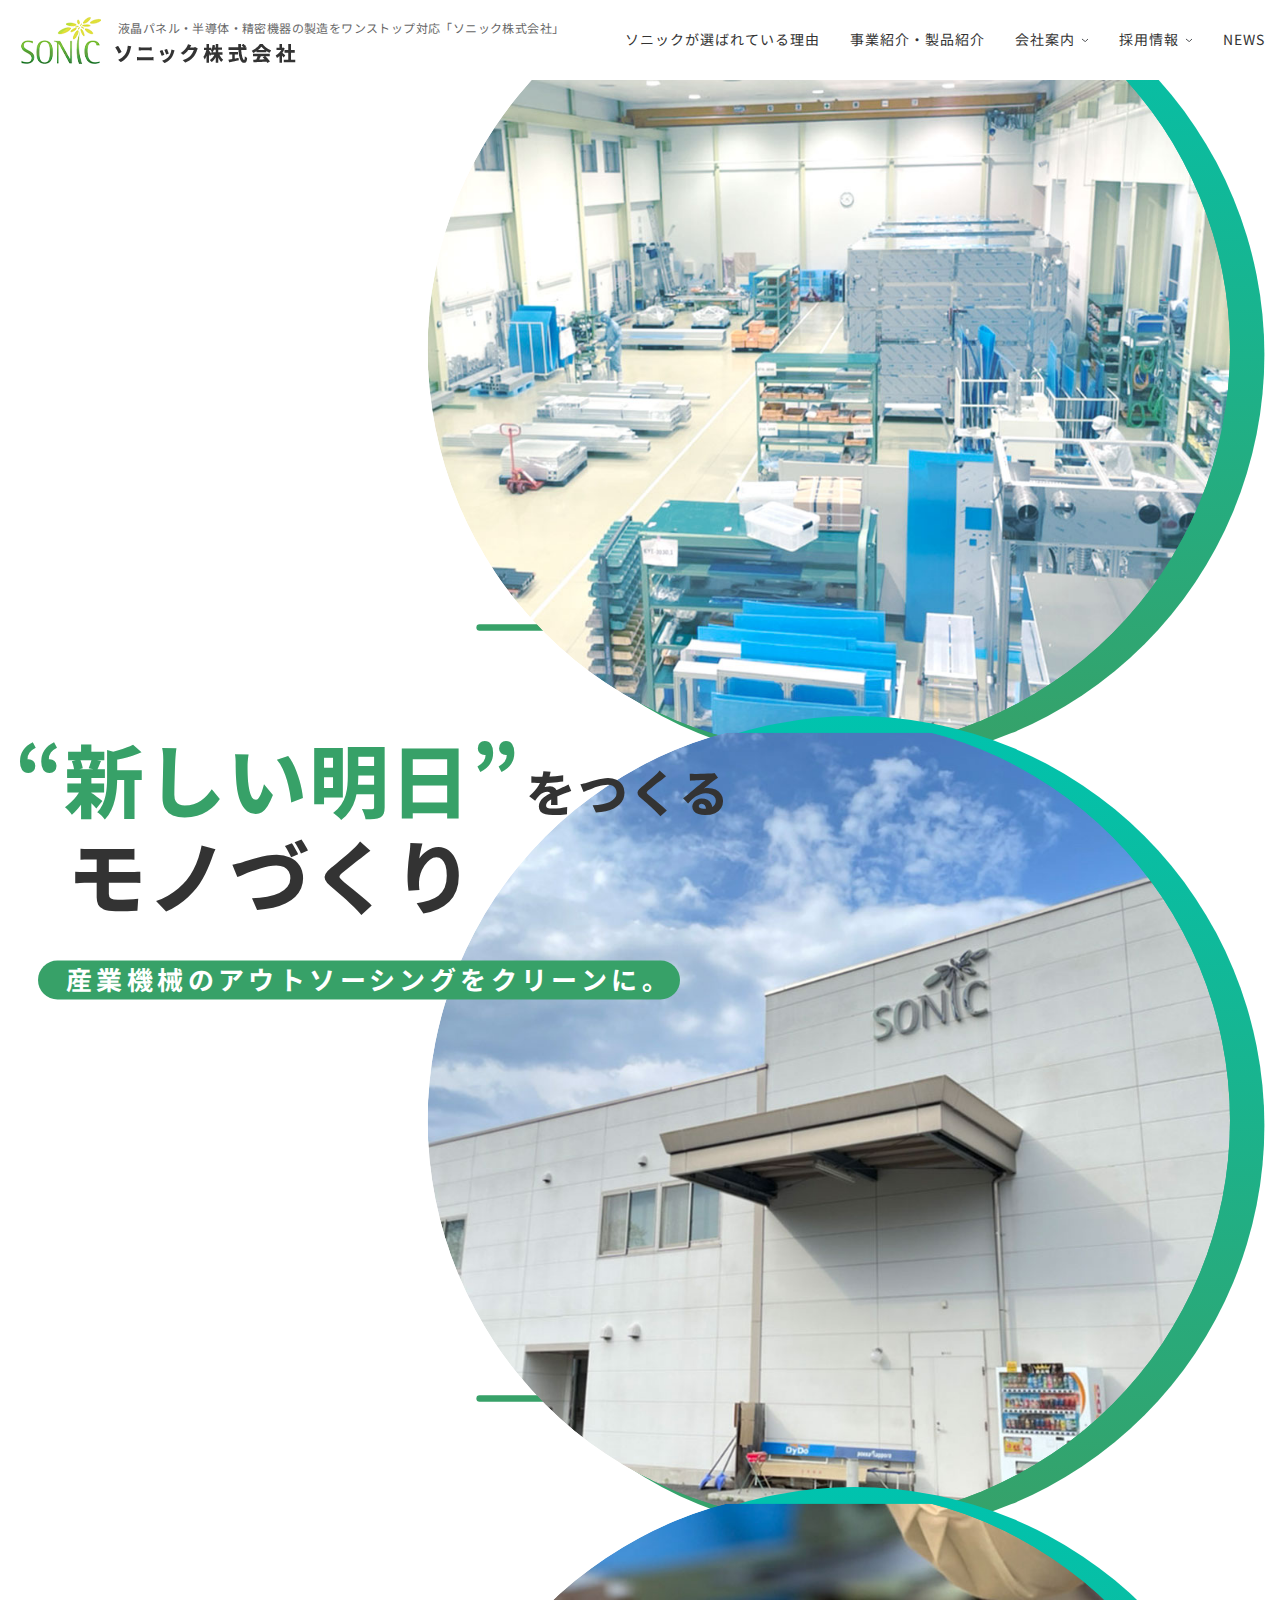
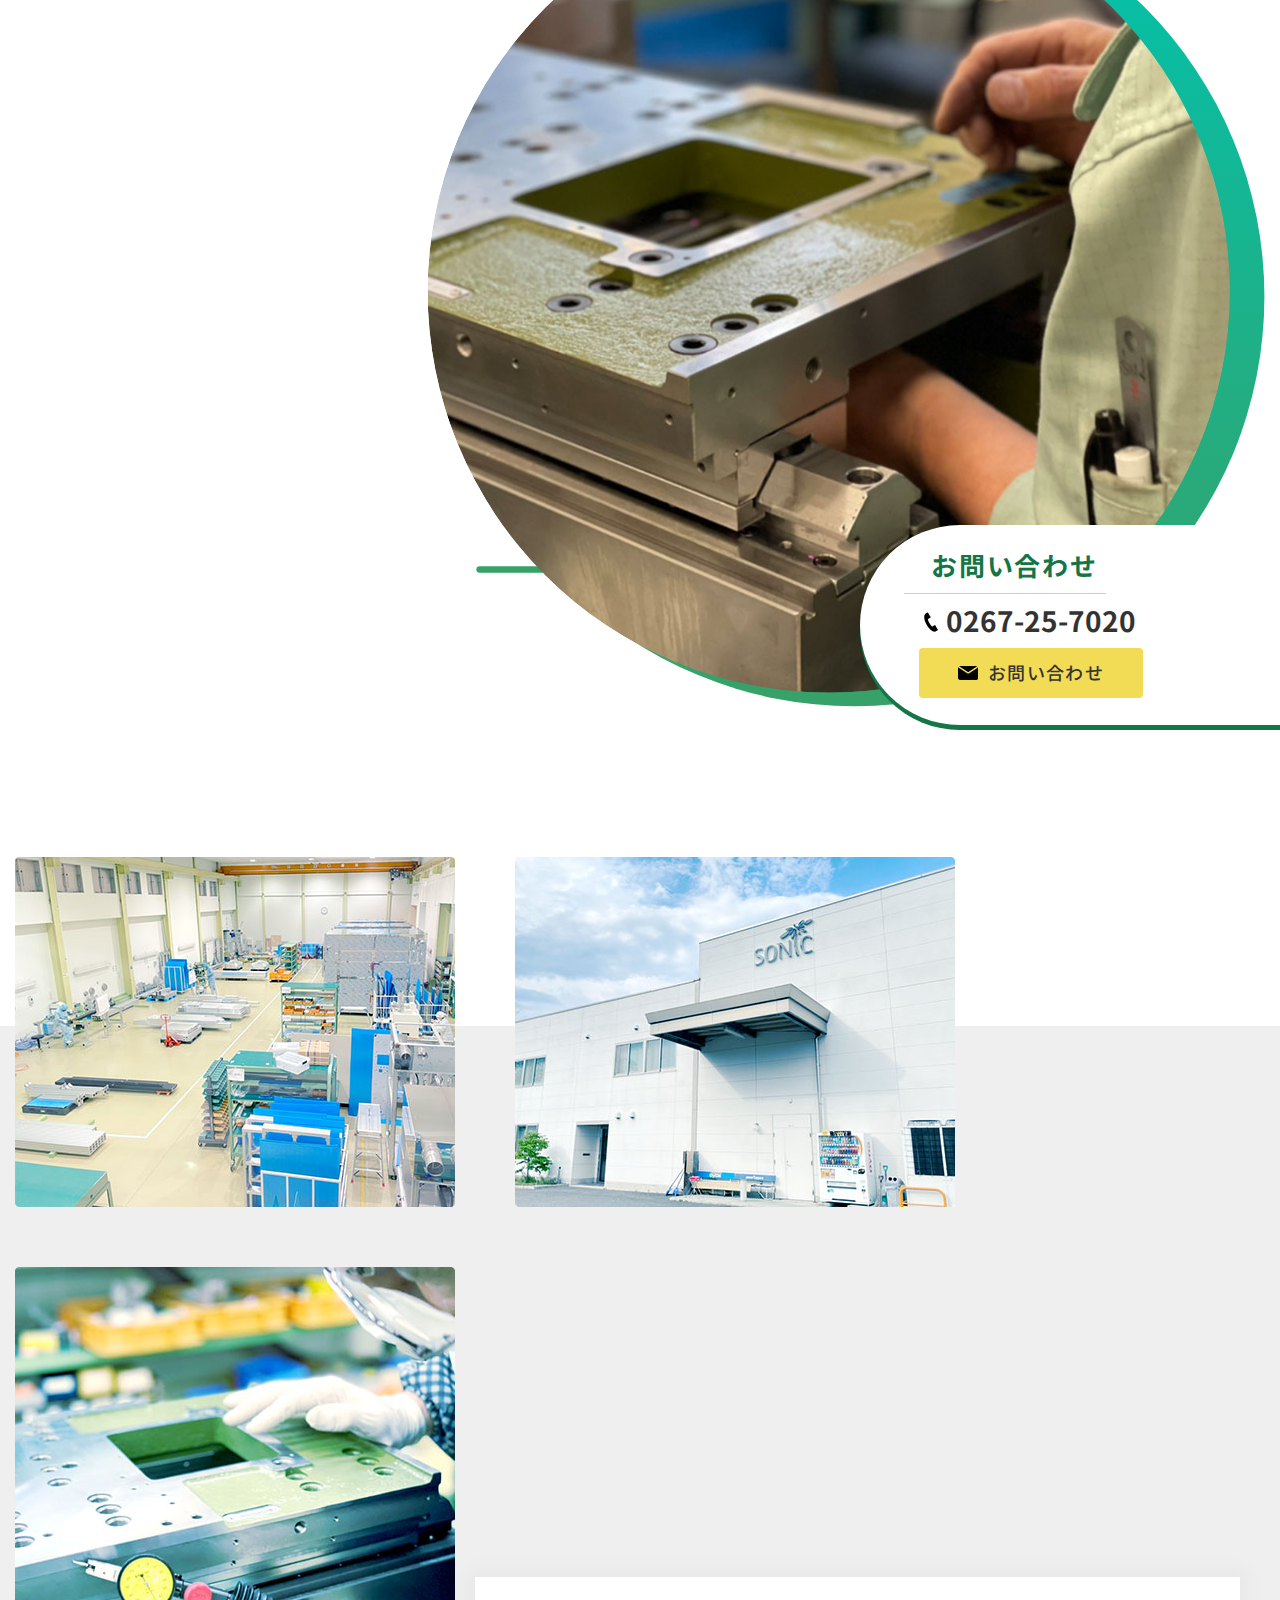
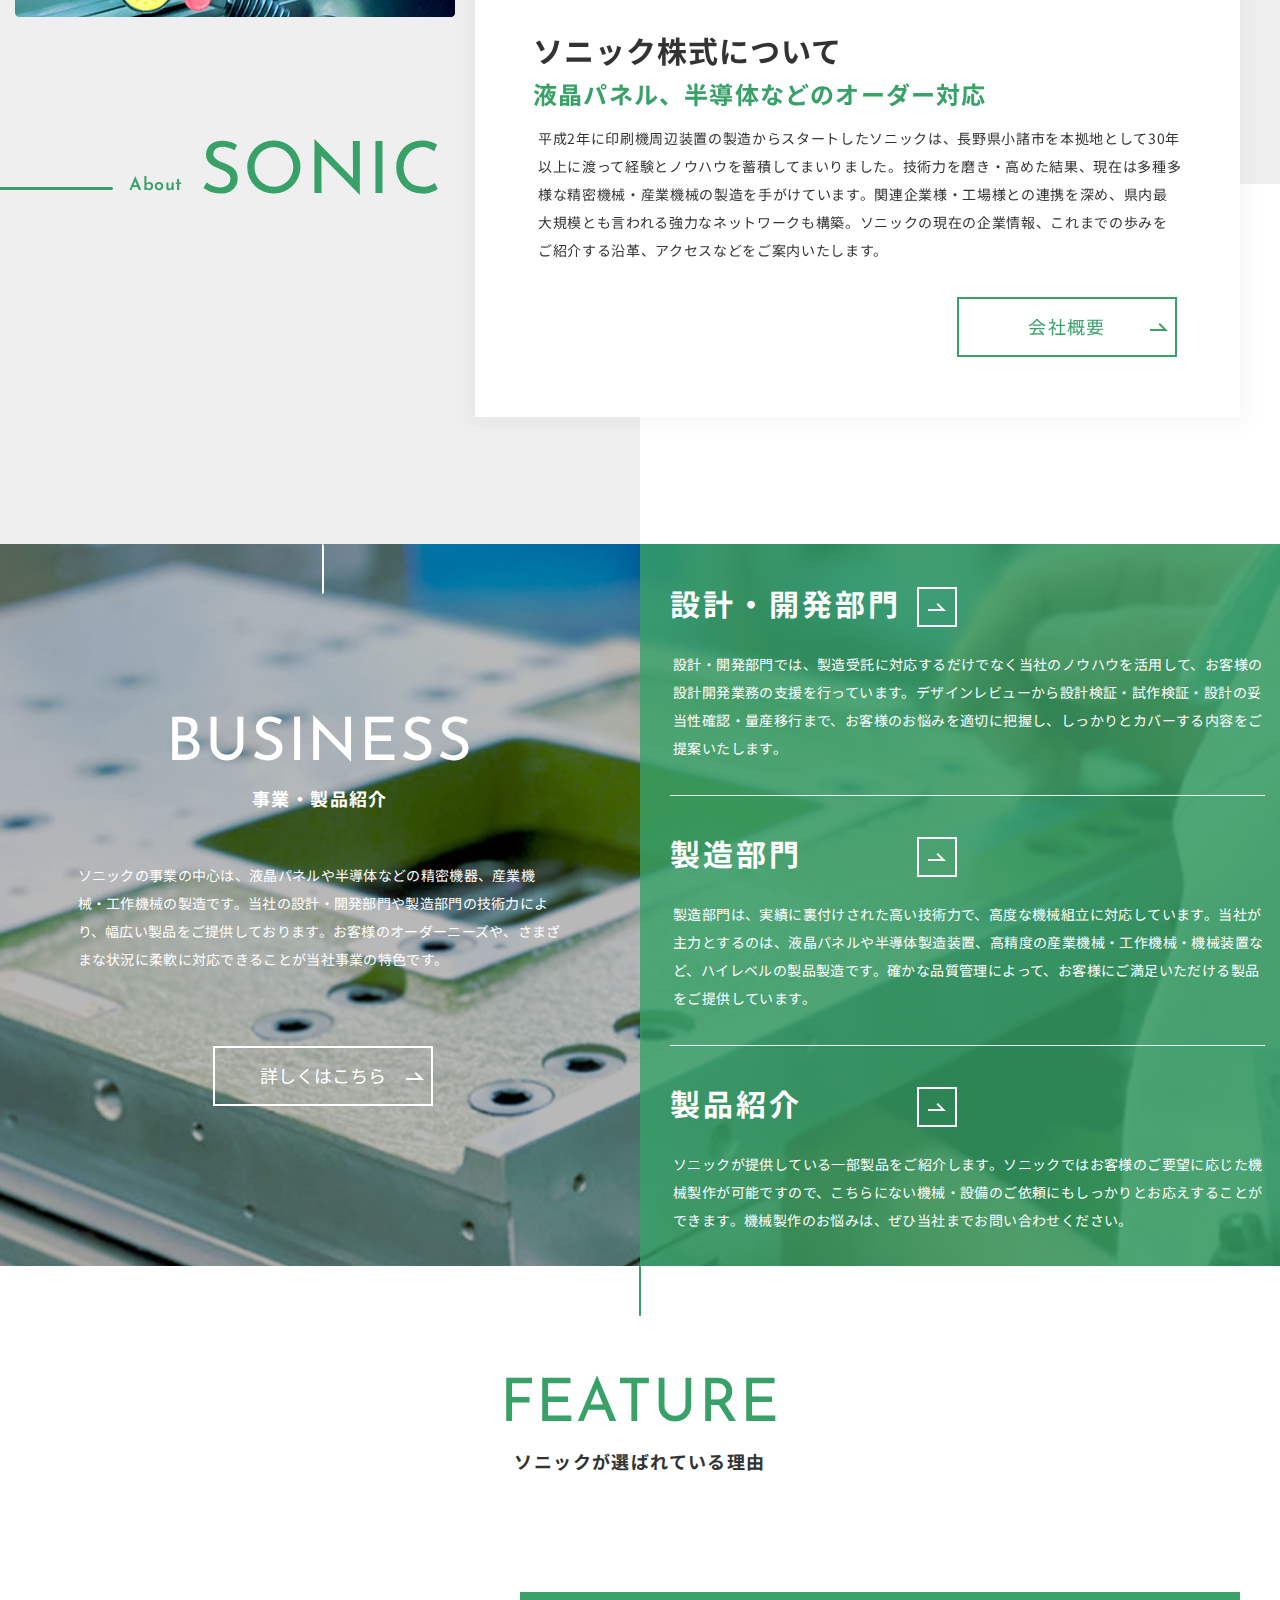
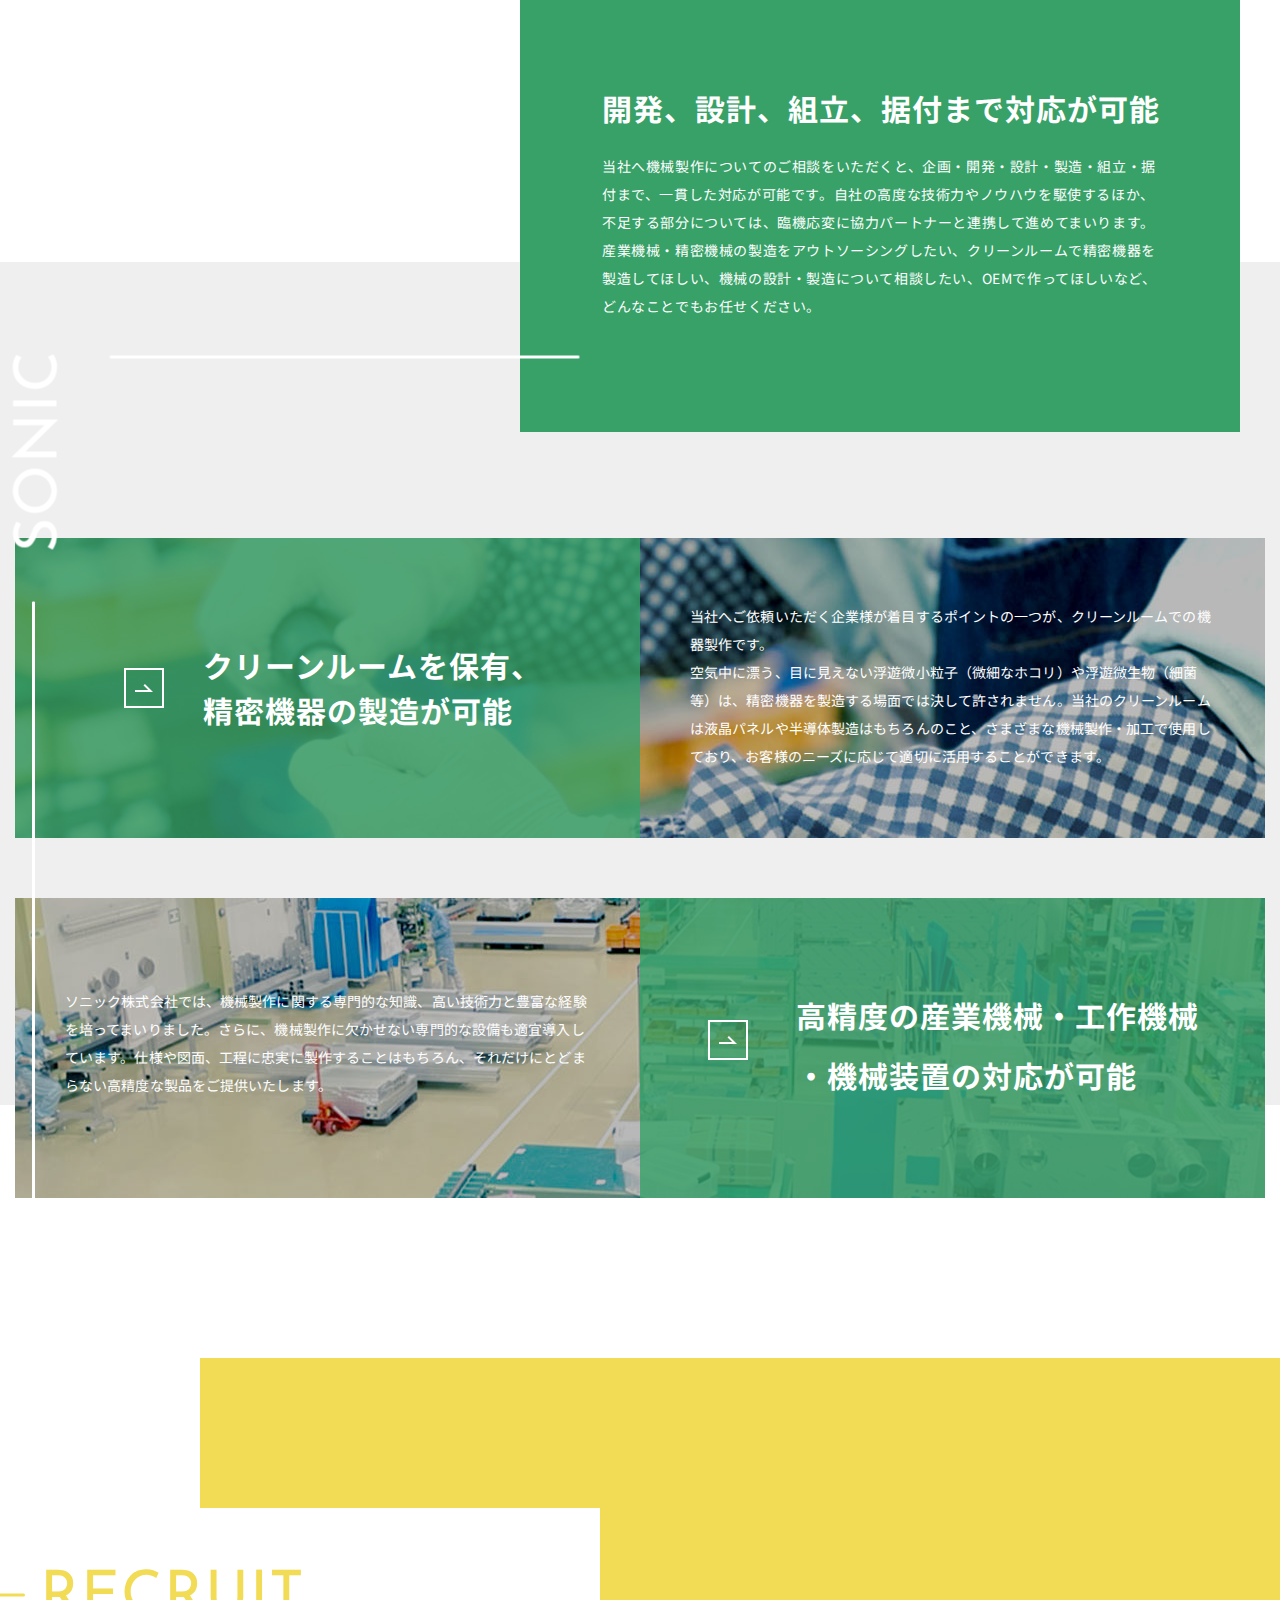
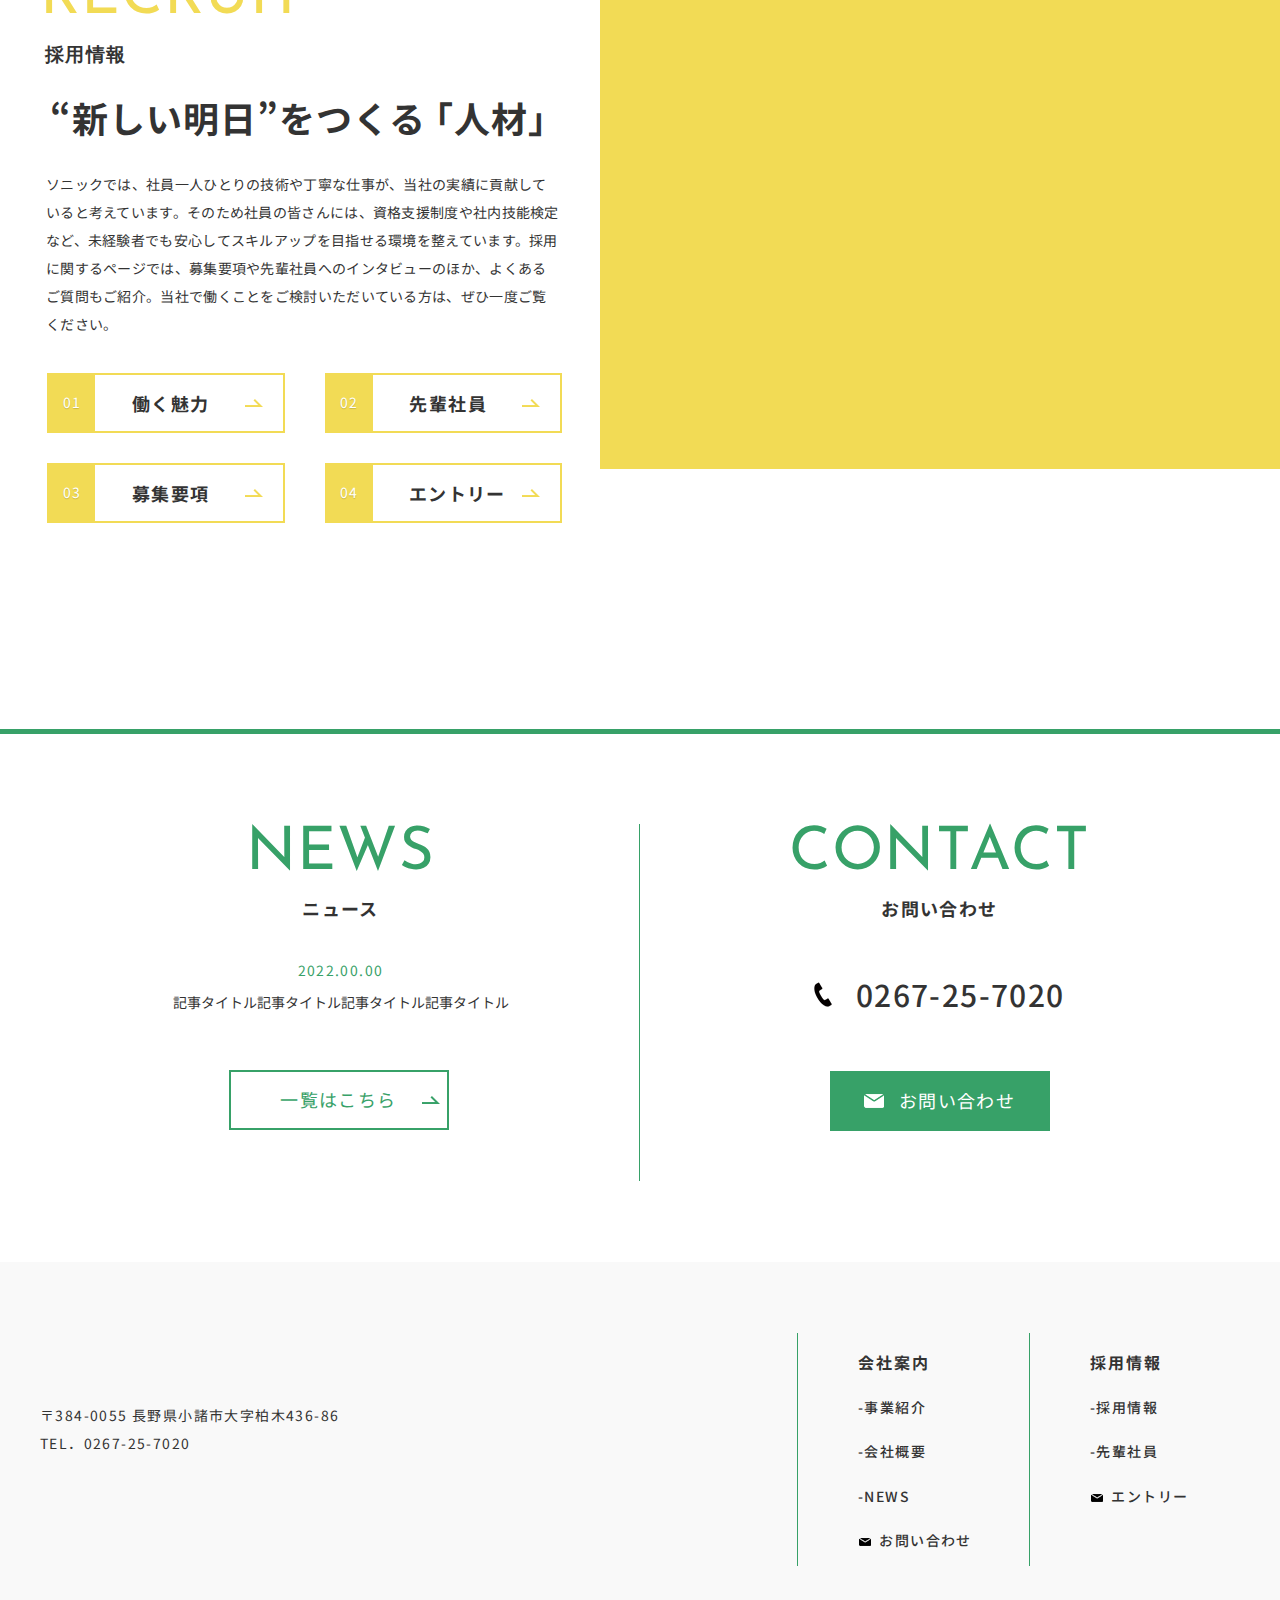
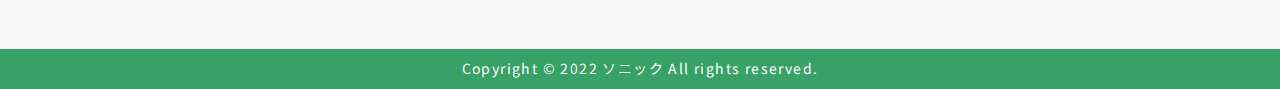
==== commit dd48eff8: "update code 17/6" ====
--- a/index.html
+++ b/index.html
@@ -103,6 +103,7 @@
 
 <body class="index">
     <div id="wrapper">
+
         <header id="header">
             <div class="container">
                 <div class="header-main">
@@ -114,8 +115,8 @@
                                 alt="「液晶・半導体の設計・開発・組立ならソニック株式会社」">
                         </a>
                     </div>
-                    <div class="header-menu">
-                        <ul class="menu-list">
+                    <div class="header-menu-pc pc">
+                        <ul class="menu-list-pc">
                             <li>
                                 <a href="company/index.html">
                                     ソニックが選ばれている理由
@@ -126,11 +127,11 @@
                                     事業紹介・製品紹介
                                 </a>
                             </li>
-                            <li class="dropdown">
+                            <li class="dropdown-pc">
                                 <span>
                                     会社案内
                                 </span>
-                                <ul class="sub-menu">
+                                <ul class="sub-menu-pc">
                                     <li>
                                         <a href="company/about.html" class="mu-tam">会社概要</a>
                                     </li>
@@ -140,11 +141,11 @@
                                 </ul>
                             </li>
 
-                            <li class="dropdown">
+                            <li class="dropdown-pc">
                                 <span>
                                     採用情報
                                 </span>
-                                <ul class="sub-menu sbm">
+                                <ul class="sub-menu-pc sbm">
                                     <li>
                                         <a href="recruit/entry/" class="mu-tam">採用情報・募集要項</a>
                                     </li>
@@ -163,19 +164,60 @@
                             </li>
                         </ul>
                     </div>
-
-                    <div class="hamburger-btn ham-off">
-                        <!-- <div class="bar"></div> -->
-                        <div class="ham-bg"></div>
-                        <div class="ham-hv">
-                            <div><span><span></span></span></div>
-                            <div><span><span></span></span></div>
-                            <div><span><span></span></span></div>
-                        </div>
-                    </div>
                 </div>
             </div>
         </header>
+
+        <div class="idx-sp sp">
+            <div class="hamburger-btn ham-off">
+                <div class="ham-bg"></div>
+                <div class="ham-hv">
+                    <div><span><span></span></span></div>
+                    <div><span><span></span></span></div>
+                    <div><span><span></span></span></div>
+                </div>
+            </div>
+            <div class="overplay"></div>
+            <div class="header-menu">
+                <ul class="menu-list">
+                    <li class="dropdown">
+                        <span>
+                            会社案内
+                        </span>
+                        <ul class="sub-menu">
+                            <li>
+                                <a href="company/index.html" class="mu-tam">事業紹介</a>
+                            </li>
+                            <li>
+                                <a href="company/about.html" class="mu-tam">会社概要</a>
+                            </li>
+                            <li>
+                                <a href="news/" class="mu-email">NEWS</a>
+                            </li>
+                        </ul>
+                    </li>
+    
+                    <li class="dropdown">
+                        <span>
+                            採用情報
+                        </span>
+                        <ul class="sub-menu sbm">
+                            <li>
+                                <a href="recruit/entry/" class="mu-tam">採用情報</a>
+                            </li>
+                            <li>
+                                <a href="recruit/index.html" class="mu-tam">先輩社員</a>
+                            </li>
+                            <li>
+                                <a href="recruit/entry/" class="mu-email">エントリー</a>
+                            </li>
+                        </ul>
+                    </li>
+                </ul>
+    
+            </div>
+        </div>
+        
         <!-- end #header-->
         <main id="main">
             <div id="mainvisual">
@@ -431,13 +473,15 @@
                         </div>
 
                         <div class="rec-txt">
-                            <h3 class="rec-title">
-                                <span class="rec-en">recruit</span>
-                                <span class="rec-jp">採用情報</span>
-                            </h3>
-                            <p class="rec-label">
-                                “新しい明日”をつくる ｢人材｣
-                            </p>
+                            <div class="rec-head">
+                                <h3 class="rec-title">
+                                    <span class="rec-en">recruit</span>
+                                    <span class="rec-jp">採用情報</span>
+                                </h3>
+                                <p class="rec-label">
+                                    “新しい明日”をつくる ｢人材｣
+                                </p>
+                            </div>
                             <p class="rec-desc">
                                 ソニックでは、社員一人ひとりの技術や丁寧な仕事が、当社の実績に貢献していると考えています。そのため社員の皆さんには、資格支援制度や社内技能検定など、未経験者でも安心してスキルアップを目指せる環境を整えています。採用に関するページでは、募集要項や先輩社員へのインタビューのほか、よくあるご質問もご紹介。当社で働くことをご検討いただいている方は、ぜひ一度ご覧ください。
                             </p>
@@ -471,7 +515,7 @@
                                     <a href="recruit/entry/">
                                         <span class="rec-num">04</span>
                                         <span class="rec-tt">
-                                            エントリー
+                                            <span>エントリー</span>
                                         </span>
                                     </a>
                                 </li>
--- a/css/styles.css
+++ b/css/styles.css
@@ -763,52 +763,17 @@
 }
 
 .hamburger-btn {
-  width: 70px;
-  height: 70px;
+  width: 50px;
+  height: 50px;
   position: relative;
   cursor: pointer;
-  z-index: 99;
+  z-index: 102;
   border-radius: 100%;
   transition: all 0.3s ease;
   display: none;
-}
-.hamburger-btn .bar {
-  width: 30px;
-  height: 3px;
-  position: absolute;
-  top: 50%;
-  left: 50%;
-  transform: translate(-50%, -50%);
-  background-color: #37a168;
-  border-radius: 2px;
-  transition: all 0.3s ease;
-}
-.hamburger-btn .bar::before, .hamburger-btn .bar::after {
-  content: "";
-  width: 30px;
-  height: 3px;
-  position: absolute;
-  left: 0;
-  border-radius: 2px;
-  background-color: #37a168;
-  transition: all 0.3s ease;
-}
-.hamburger-btn .bar::before {
-  top: -8px;
-}
-.hamburger-btn .bar::after {
-  top: 8px;
-}
-.hamburger-btn.--active .bar {
-  background-color: transparent;
-}
-.hamburger-btn.--active .bar::before {
-  top: 0;
-  transform: rotate(45deg);
-}
-.hamburger-btn.--active .bar::after {
-  top: 0;
-  transform: rotate(135deg);
+  position: fixed;
+  right: 20px;
+  top: 10px;
 }
 .hamburger-btn.ham-off .ham-bg {
   animation: header-off0 375ms ease-in-out forwards;
@@ -840,12 +805,12 @@
 }
 .hamburger-btn .ham-hv {
   display: block;
-  width: 34px;
+  width: 30px;
   height: 18px;
   position: absolute;
   top: 50%;
   left: 50%;
-  margin: -9px 0 0 -17px;
+  transform: translate(-50%, -50%);
   animation: fadeIn 375ms ease-in-out 0.1875s forwards;
   opacity: 0;
 }
@@ -975,10 +940,7 @@
   height: 80px;
   display: flex;
   align-items: center;
-  position: fixed;
-  top: 0;
-  left: 0;
-  width: 100%;
+  position: relative;
   z-index: 99;
 }
 #header h1 {
@@ -991,9 +953,6 @@
   transform: translateX(6px);
   transition: all 0.3s ease;
 }
-#header.--fix {
-  background-color: #37a168;
-}
 #header.--fix h1 {
   color: #fff;
 }
@@ -1048,6 +1007,121 @@
   transition: all 0.3s ease;
 }
 .dropdown span::before {
+  content: "";
+  position: absolute;
+  right: 20px;
+  top: 50%;
+  transform: translateY(-50%);
+  width: 15px;
+  height: 3px;
+  background-color: #000;
+  border-radius: 0.5px;
+}
+.dropdown span::after {
+  content: "";
+  position: absolute;
+  right: 26px;
+  top: 50%;
+  transform: translateY(-50%);
+  height: 15px;
+  width: 3px;
+  background-color: #000;
+  border-radius: 0.5px;
+}
+
+.sub-menu {
+  position: absolute;
+  top: calc(100% + 12px);
+  left: 0;
+  width: 100%;
+  min-width: 130px;
+  background-color: #f2f2f2;
+}
+.sub-menu .sub-menu {
+  top: 0;
+  left: 100%;
+}
+.sub-menu li {
+  border-bottom: 1px solid #fff;
+}
+.sub-menu li:last-child {
+  border: none;
+}
+.sub-menu.sbm .mu-tam {
+  padding-left: 10px;
+  letter-spacing: -1px;
+}
+.sub-menu.sbm .mu-email {
+  padding-left: 6px;
+  letter-spacing: -2px;
+}
+.sub-menu .mu-tam::before {
+  content: "";
+  display: inline-block;
+  width: 0;
+  height: 0;
+  border-style: solid;
+  border-width: 3px 0 3px 6px;
+  border-color: transparent transparent transparent #333333;
+  margin-right: 5px;
+  transform: translateY(-2px);
+  transition: all 0.3s ease;
+}
+.sub-menu .mu-email::before {
+  content: "";
+  display: inline-block;
+  background-image: url("../images/svg/ic-email.svg");
+  background-size: cover;
+  width: 12px;
+  height: 8px;
+  margin-right: 6px;
+  transform: translateY(-1px);
+  transition: all 0.3s ease;
+}
+.sub-menu a,
+.sub-menu span {
+  padding: 11px 6px 12px 14px;
+  display: block;
+  font-size: 12px;
+  font-weight: 400;
+}
+.sub-menu a {
+  letter-spacing: 0;
+  position: relative;
+}
+
+.menu-list-pc {
+  position: relative;
+  display: flex;
+  align-items: center;
+  height: 100%;
+  column-gap: 60px;
+  letter-spacing: 1px;
+}
+.menu-list-pc a {
+  position: relative;
+  display: flex;
+  align-items: center;
+  justify-content: space-between;
+  transition: all 0.3s ease;
+}
+.menu-list-pc .--active a {
+  color: #37a168;
+}
+.menu-list-pc .--active .--active > a {
+  background-color: #37a168;
+  color: white;
+}
+
+.dropdown-pc {
+  position: relative;
+}
+.dropdown-pc span {
+  padding: 10px 14px 12px 0;
+  padding-right: 14px;
+  transition: all 0.3s ease;
+}
+.dropdown-pc span::before {
   content: "";
   position: absolute;
   right: 0;
@@ -1060,7 +1134,7 @@
   transition: all 0.3s;
 }
 
-.sub-menu {
+.sub-menu-pc {
   position: absolute;
   top: calc(100% + 12px);
   left: 0;
@@ -1068,25 +1142,25 @@
   min-width: 130px;
   background-color: #f2f2f2;
 }
-.sub-menu .sub-menu {
+.sub-menu-pc .sub-menu {
   top: 0;
   left: 100%;
 }
-.sub-menu li {
+.sub-menu-pc li {
   border-bottom: 1px solid #fff;
 }
-.sub-menu li:last-child {
+.sub-menu-pc li:last-child {
   border: none;
 }
-.sub-menu.sbm .mu-tam {
+.sub-menu-pc.sbm .mu-tam {
   padding-left: 10px;
   letter-spacing: -1px;
 }
-.sub-menu.sbm .mu-email {
+.sub-menu-pc.sbm .mu-email {
   padding-left: 6px;
   letter-spacing: -2px;
 }
-.sub-menu .mu-tam::before {
+.sub-menu-pc .mu-tam::before {
   content: "";
   display: inline-block;
   width: 0;
@@ -1098,7 +1172,7 @@
   transform: translateY(-2px);
   transition: all 0.3s ease;
 }
-.sub-menu .mu-email::before {
+.sub-menu-pc .mu-email::before {
   content: "";
   display: inline-block;
   background-image: url("../images/svg/ic-email.svg");
@@ -1109,14 +1183,14 @@
   transform: translateY(-1px);
   transition: all 0.3s ease;
 }
-.sub-menu a,
-.sub-menu span {
+.sub-menu-pc a,
+.sub-menu-pc span {
   padding: 11px 6px 12px 14px;
   display: block;
   font-size: 12px;
   font-weight: 400;
 }
-.sub-menu a {
+.sub-menu-pc a {
   letter-spacing: 0;
   position: relative;
 }
@@ -1204,10 +1278,6 @@
 }
 
 /*============================= C_O_N_T_E_N_T =============================*/
-#main {
-  margin-top: 80px;
-}
-
 .index #mainvisual .visual-wrapper {
   position: relative;
 }
@@ -1958,7 +2028,6 @@
 }
 .recruit .rec-ig {
   position: relative;
-  height: 782px;
   float: right;
   z-index: 0;
 }
@@ -2013,11 +2082,13 @@
   font-weight: 900;
   padding-left: 5px;
 }
+.recruit .rec-head {
+  margin-bottom: 28px;
+}
 .recruit .rec-label {
   font-size: 36px;
   font-weight: bold;
   letter-spacing: 1px;
-  margin-bottom: 28px;
   padding-left: 10px;
 }
 .recruit .rec-desc {
@@ -2037,9 +2108,6 @@
   width: 50%;
   padding: 15px 20px;
 }
-.recruit .rec-list li:nth-child(4) .rec-tt {
-  transform: translateX(9px);
-}
 .recruit .rec-list a {
   position: relative;
   display: flex;
@@ -2092,6 +2160,9 @@
   right: 20px;
   transform: translateY(-50%);
   transition: all 0.3s ease;
+}
+.recruit .rec-tt span {
+  transform: translateX(9px);
 }
 
 .information {
--- a/css/responsive.css
+++ b/css/responsive.css
@@ -219,35 +219,50 @@
     background-color: #37a168;
   }
 
+  #main {
+    margin-top: 80px;
+  }
+
+  #header {
+    position: fixed;
+    top: 0;
+    left: 0;
+    width: 100%;
+  }
   #header.--fix {
+    background-color: #37a168;
     color: #fff;
   }
-  #header.--fix .menu-list > li:hover > a, #header.--fix .menu-list > li:hover > span {
+  #header.--fix .menu-list-pc > li:hover > a,
+#header.--fix .menu-list-pc > li:hover > span {
     color: #333;
   }
-  #header.--fix .menu-list > li:hover > a::before, #header.--fix .menu-list > li:hover > span::before {
+  #header.--fix .menu-list-pc > li:hover > a::before,
+#header.--fix .menu-list-pc > li:hover > span::before {
     filter: none;
   }
-  #header.--fix .dropdown span::before {
+  #header.--fix .dropdown-pc span::before {
     filter: brightness(0) invert(1);
   }
-  #header.--fix .sub-menu {
+  #header.--fix .sub-menu-pc {
     color: #333;
   }
-  #header.--fix .sub-menu a:hover, #header.--fix .sub-menu span:hover {
+  #header.--fix .sub-menu-pc a:hover,
+#header.--fix .sub-menu-pc span:hover {
     color: #fff;
     background-color: rgba(20, 117, 70, 0.6);
   }
-  #header.--fix .sub-menu a:hover::before, #header.--fix .sub-menu span:hover::before {
+  #header.--fix .sub-menu-pc a:hover::before,
+#header.--fix .sub-menu-pc span:hover::before {
     filter: brightness(0) invert(1);
   }
 
-  .menu-list > li:hover > a,
-.menu-list > li:hover > span {
+  .menu-list-pc > li:hover > a,
+.menu-list-pc > li:hover > span {
     color: #37a168;
   }
 
-  .dropdown:hover > .sub-menu {
+  .dropdown-pc:hover > .sub-menu-pc {
     transform: translateY(0);
     pointer-events: auto;
     opacity: 1;
@@ -255,20 +270,20 @@
     z-index: 1;
   }
 
-  .sub-menu {
+  .sub-menu-pc {
     transition: all 0.3s ease;
     transform: translateY(0);
     pointer-events: none;
     opacity: 0;
     visibility: hidden;
   }
-  .sub-menu a:hover,
-.sub-menu span:hover {
+  .sub-menu-pc a:hover,
+.sub-menu-pc span:hover {
     color: #fff;
     background-color: #37a168;
   }
-  .sub-menu a:hover::before,
-.sub-menu span:hover::before {
+  .sub-menu-pc a:hover::before,
+.sub-menu-pc span:hover::before {
     filter: brightness(0) invert(1);
   }
 }
@@ -346,7 +361,7 @@
 }
 /* end screen-min:751px && screen-max:1500px */
 @media screen and (max-width: 1440px) {
-  .menu-list {
+  .menu-list-pc {
     column-gap: 30px;
   }
 
@@ -369,32 +384,64 @@
   }
 
   .open-nav .header-menu {
-    top: 100px;
+    right: 0;
+  }
+  .open-nav .overplay {
+    opacity: 1;
+    visibility: visible;
   }
 
   .hamburger-btn {
     display: block;
   }
 
+  #header {
+    height: 70px;
+  }
+  #header h1 {
+    width: 200px;
+    word-break: keep-all;
+    white-space: nowrap;
+    text-overflow: ellipsis;
+    overflow: hidden;
+  }
+  #header .logo {
+    transform: none;
+  }
+
   .header-menu {
     position: fixed;
-    top: 100%;
-    left: 0;
-    right: 0;
-    width: 100%;
+    top: 0;
+    right: -100%;
+    width: 72%;
     height: 100%;
     text-align: left;
-    transition: all 0.3s ease;
-    z-index: 99;
+    transition: all 0.5s ease;
+    z-index: 101;
     background-color: rgba(30, 44, 99, 0.7);
     background-color: #fff;
+    padding-top: 70px;
+  }
+
+  .overplay {
+    position: absolute;
+    width: 100%;
+    height: 100%;
+    top: 0;
+    left: 0;
+    position: fixed;
+    background-color: rgba(0, 0, 0, 0.25);
+    z-index: 100;
+    transition: all 0.5s ease;
+    opacity: 0;
+    visibility: hidden;
   }
 
   .menu-list {
     display: block;
     overflow-x: hidden;
     overflow-y: auto;
-    height: calc(100vh - 100px);
+    height: calc(100vh - 70px);
   }
   .menu-list > li > a,
 .menu-list > li > span {
@@ -408,12 +455,7 @@
   }
 
   .dropdown .open::before {
-    transform: scale(-1);
-  }
-  .dropdown span::before {
-    content: "";
-    right: 15px;
-    top: calc(50% - 4px);
+    background-color: red;
   }
 
   .sub-menu {
@@ -436,14 +478,489 @@
   .sub-menu .sub-menu .sub-menu a {
     padding-left: 40px;
   }
+
+  .sonic {
+    padding: 50px 0 80px;
+  }
+  .sonic::before {
+    display: none;
+  }
+  .sonic .sonic-sld {
+    margin: 0 -15px;
+  }
+  .sonic .sonic-slider {
+    margin: -20px;
+  }
+  .sonic .sonic-box {
+    margin: 20px;
+    line-height: 1;
+  }
+  .sonic .sonic-box img {
+    width: 300px;
+  }
+  .sonic .sonic-desc {
+    padding-left: 0%;
+  }
+  .sonic .sonic-lk {
+    margin-right: 0;
+  }
+  .sonic .sonic-txt {
+    flex-wrap: wrap;
+  }
+  .sonic .sonic-title {
+    width: 75%;
+    margin: 0 0 -125px auto;
+    z-index: 2;
+    justify-content: flex-start;
+    padding: 0 30px 0;
+  }
+  .sonic .sonic-title .sonic-bg {
+    font-size: 50px;
+  }
+  .sonic .sonic-title .sonic-sm {
+    font-size: 16px;
+    margin: 0 10px 10px 0;
+  }
+  .sonic .sonic-title .sonic-sm::before {
+    right: 60px;
+  }
+  .sonic .sonic-text {
+    width: 75%;
+    height: auto;
+    padding: 100px 30px 40px;
+  }
+  .sonic .sonic-tt {
+    font-size: 22px;
+  }
+  .sonic .sonic-label {
+    font-size: 17px;
+  }
+
+  .business .business-wrapper {
+    flex-wrap: wrap;
+  }
+  .business .line {
+    width: 100%;
+  }
+  .business .busi-info {
+    width: 100%;
+    padding: 120px 15px 80px;
+  }
+  .business .busi-txt {
+    width: 100%;
+    padding: 30px;
+  }
+  .business .busi-title {
+    margin-bottom: 40px;
+  }
+  .business .busi-title .busi-en {
+    font-size: 50px;
+  }
+  .business .busi-title .busi-jp {
+    font-size: 16px;
+  }
+  .business .busi-desc {
+    margin: 0 auto 50px;
+  }
+
+  .feature {
+    padding-bottom: 80px;
+  }
+  .feature .feat-bf {
+    display: none;
+  }
+  .feature .feat-head {
+    margin-bottom: 50px;
+  }
+  .feature .feat-head .feat-en {
+    font-size: 50px;
+  }
+  .feature .feat-head .feat-jp {
+    font-size: 16px;
+  }
+  .feature .feat-wrp {
+    display: flex;
+    flex-direction: column;
+    flex-wrap: wrap;
+  }
+  .feature .feat-img img {
+    height: auto;
+  }
+  .feature .feat-text {
+    position: static;
+    transform: none;
+    width: calc(100% - 30px);
+    margin: -100px auto 0;
+    padding: 35px;
+    height: auto;
+  }
+  .feature .feat-tt {
+    font-size: 22px;
+  }
+  .feature .feat-box {
+    height: auto;
+  }
+  .feature .feat-box2 {
+    flex-direction: column-reverse;
+  }
+  .feature .feat-box .feat-ts {
+    padding: 50px 15px;
+  }
+  .feature .feat-box .feat-tx {
+    padding: 50px 40px;
+  }
+  .feature .feat-col {
+    width: 100%;
+  }
+  .feature .feat-t {
+    font-size: 22px;
+  }
+  .feature .feat-ic {
+    transform: none !important;
+    margin-right: 30px;
+    width: 36px;
+    height: 36px;
+  }
+  .feature .feat-ic::before {
+    width: 14px;
+    height: 7px;
+  }
+
+  .recruit {
+    margin: 30px 0 70px;
+  }
+  .recruit .rec-ig {
+    height: auto;
+    float: none;
+  }
+  .recruit .rec-ig img {
+    height: auto;
+  }
+  .recruit .rec-ig::before {
+    top: -30px;
+    left: -40px;
+  }
+  .recruit .rec-txt {
+    position: relative;
+    left: 0;
+    top: 0;
+    right: 0;
+    height: auto;
+    width: 100%;
+    padding: 0 60px 30px 60px;
+    margin-top: -50px;
+    z-index: 1;
+    background-color: transparent;
+  }
+  .recruit .rec-head {
+    background-color: #fff;
+    padding-top: 100px;
+    padding-left: 60px;
+    margin-left: -60px;
+    display: inline-block;
+    width: 90%;
+    min-width: 380px;
+  }
+  .recruit .rec-title .rec-en {
+    font-size: 50px;
+    margin-bottom: 10px;
+  }
+  .recruit .rec-title .rec-jp {
+    font-size: 18px;
+  }
+  .recruit .rec-label {
+    font-size: 22px;
+    padding-left: 0;
+  }
+  .recruit .rec-desc {
+    margin-bottom: 50px;
+    padding-left: 0;
+  }
+  .recruit .rec-tt {
+    font-size: 16px;
+  }
+
+  .information {
+    padding: 80px 0;
+    border-width: 3px;
+  }
+  .information .imn-wrapper {
+    padding: 0 15px;
+  }
+  .information .col {
+    width: 100%;
+  }
+  .information .col:nth-child(1) {
+    margin-bottom: 40px;
+  }
+  .information .col:nth-child(1)::before {
+    display: none;
+  }
+  .information .imn-title .imn-en {
+    font-size: 50px;
+  }
+  .information .imn-item {
+    margin-bottom: 40px;
+  }
+  .information .imn-tell {
+    font-size: 26px;
+  }
+
+  #footer .container-1200 {
+    padding: 0 15px;
+  }
+  #footer .footer-top {
+    padding: 50px 0;
+  }
+  #footer .col {
+    width: 100% !important;
+    display: flex;
+    justify-content: center;
+  }
+  #footer .col:nth-child(2), #footer .col:nth-child(3) {
+    display: none;
+  }
+  #footer .ft-logo img {
+    height: auto;
+  }
 }
 /* end screen-max:750px */
 /* end screen-max:640px */
 /* end screen-max:560px */
+@media screen and (max-width: 520px) {
+  .btn {
+    width: 200px;
+    height: 54px;
+  }
+
+  .sonic {
+    padding: 50px 0;
+  }
+  .sonic .sonic-txt {
+    margin-top: -50px;
+    margin-left: -15px;
+    width: calc(100% + 30px);
+    max-width: none;
+  }
+  .sonic .sonic-desc {
+    margin-bottom: 20px;
+  }
+  .sonic .sonic-text {
+    width: 100%;
+    padding-top: 20px;
+  }
+  .sonic .sonic-title {
+    width: 78%;
+    margin: 0;
+    background-color: #fff;
+    padding: 40px 25px 0px 50px;
+  }
+  .sonic .sonic-title .sonic-bg {
+    font-size: 36px;
+  }
+  .sonic .sonic-text {
+    padding: 40px 25px;
+    width: 100%;
+  }
+
+  .business .busi-info {
+    padding: 80px 15px 50px;
+  }
+  .business .busi-txt {
+    padding: 20px 15px;
+  }
+  .business .busi-item {
+    margin-bottom: 20px;
+    padding-bottom: 20px;
+  }
+  .business .busi-item dt {
+    margin-bottom: 20px;
+  }
+  .business .busi-item .busi-tt {
+    font-size: 22px;
+    width: 180px;
+  }
+  .business .busi-item .busi-icon {
+    width: 36px;
+    height: 36px;
+    transform: none;
+  }
+  .business .busi-item .busi-icon::after {
+    width: 16px;
+    height: 6px;
+  }
+  .business .busi-title {
+    margin-bottom: 30px;
+  }
+  .business .busi-title .busi-en {
+    font-size: 36px;
+  }
+  .business .busi-desc {
+    margin-bottom: 30px;
+  }
+
+  .feature {
+    padding: 80px 0 50px;
+  }
+  .feature .feature-wrap {
+    margin-bottom: 40px;
+  }
+  .feature .feat-head {
+    margin-bottom: 40px;
+  }
+  .feature .feat-head .feat-en {
+    font-size: 36px;
+  }
+  .feature .feat-head .feat-jp {
+    font-size: 16px;
+  }
+  .feature .feat-img img {
+    min-height: 250px;
+  }
+  .feature .feat-box {
+    margin-bottom: 40px;
+  }
+  .feature .feat-box .feat-tx {
+    padding: 30px;
+  }
+  .feature .feat-box .feat-ts {
+    padding: 30px 15px;
+  }
+  .feature .feat-t {
+    font-size: 18px;
+  }
+  .feature .feat-ic {
+    margin-right: 15px;
+  }
+
+  .recruit {
+    margin: 30px 0 40px;
+  }
+  .recruit .rec-head {
+    padding-top: 17vw;
+    padding-left: 40px;
+    margin-left: -40px;
+  }
+  .recruit .rec-title {
+    margin-bottom: 17px;
+  }
+  .recruit .rec-title .rec-en {
+    font-size: 36px;
+  }
+  .recruit .rec-title .rec-jp {
+    font-size: 16px;
+  }
+  .recruit .rec-label {
+    font-size: 17px;
+  }
+  .recruit .rec-desc {
+    margin-bottom: 40px;
+  }
+  .recruit .rec-ig img {
+    min-height: 240px;
+  }
+  .recruit .rec-txt {
+    padding: 0 40px 30px;
+  }
+  .recruit .rec-list {
+    margin: -10px;
+    flex-wrap: wrap;
+    justify-content: center;
+  }
+  .recruit .rec-list li {
+    padding: 10px;
+    width: 340px;
+    max-width: 100%;
+  }
+  .recruit .rec-tt {
+    font-size: 14px;
+  }
+  .recruit .rec-tt::after {
+    right: 10px;
+  }
+
+  .information {
+    padding: 60px 0;
+  }
+  .information .col:nth-child(1) {
+    margin-bottom: 40px;
+  }
+  .information .imn-title {
+    margin-bottom: 30px !important;
+  }
+  .information .imn-title .imn-en {
+    font-size: 36px;
+  }
+  .information .imn-item {
+    margin-bottom: 40px;
+  }
+  .information .imn-tell {
+    font-size: 22px;
+    margin-bottom: 40px;
+  }
+  .information .imn-tell::before {
+    margin-right: 10px;
+  }
+  .information .imn-contact {
+    width: 200px;
+    height: 54px;
+  }
+  .information .imn-contact span {
+    font-size: 16px;
+  }
+  .information .btn span {
+    font-size: 16px;
+  }
+
+  #footer .copyright {
+    font-size: 12px;
+  }
+
+  #header h1 {
+    width: 135px;
+    left: 62px;
+  }
+  #header .logo {
+    display: flex;
+    align-items: center;
+  }
+  #header .logo img {
+    width: 200px;
+    height: auto;
+  }
+}
 /* end screen-max:520px */
 /* end screen-max:475px */
 /* end screen-max:425px */
+@media screen and (max-width: 375px) {
+  #footer .ft-logo {
+    margin-bottom: 30px;
+  }
+}
 /* end screen-max:375px */
+@media screen and (max-width: 320px) {
+  .sonic .sonic-title {
+    padding-left: 30px;
+  }
+
+  .feature .feat-t {
+    font-size: 15px;
+  }
+
+  .recruit .rec-title .rec-jp {
+    font-size: 14px;
+  }
+  .recruit .rec-label {
+    font-size: 16px;
+  }
+  .recruit .rec-ig img {
+    min-height: 200px;
+  }
+
+  #footer .ft-lst li {
+    letter-spacing: 1px;
+  }
+}
 /* end screen-max:320px */
 /*============================= HACK CSS =============================*/
 /* IE */
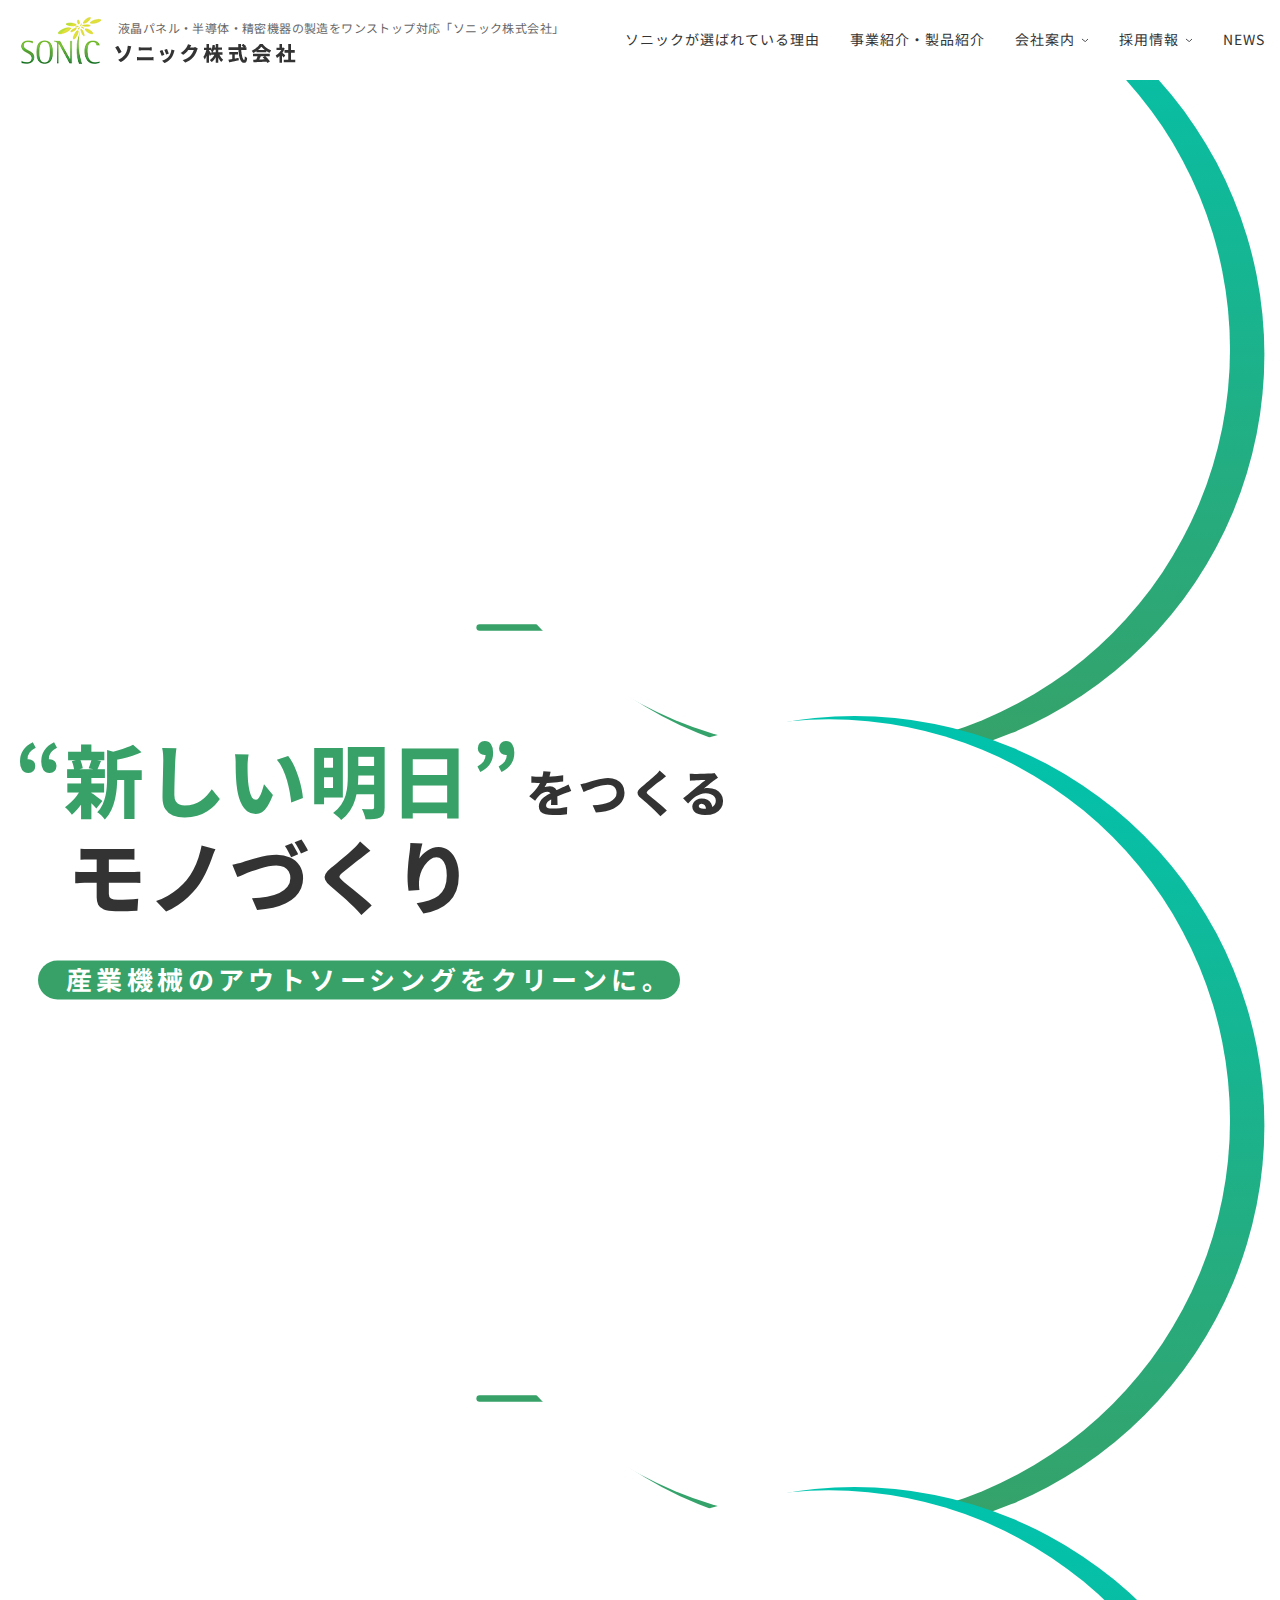
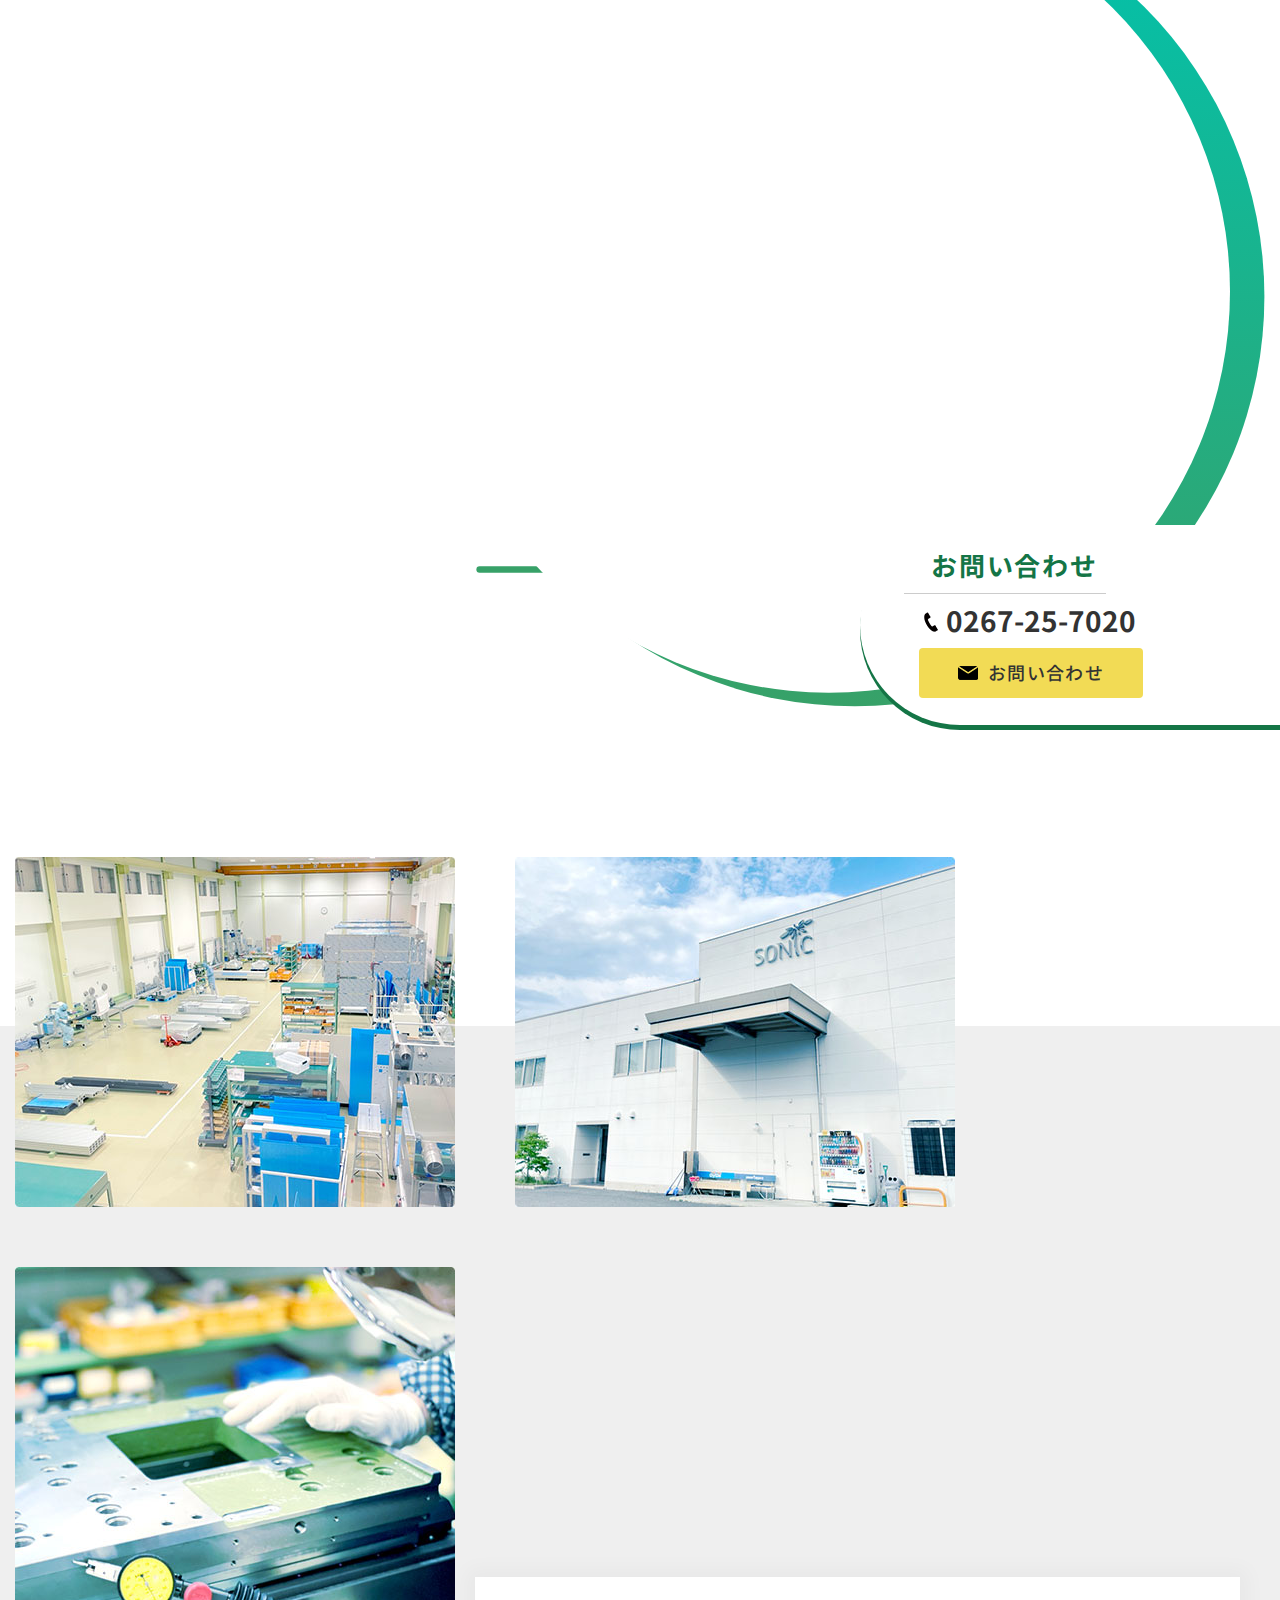
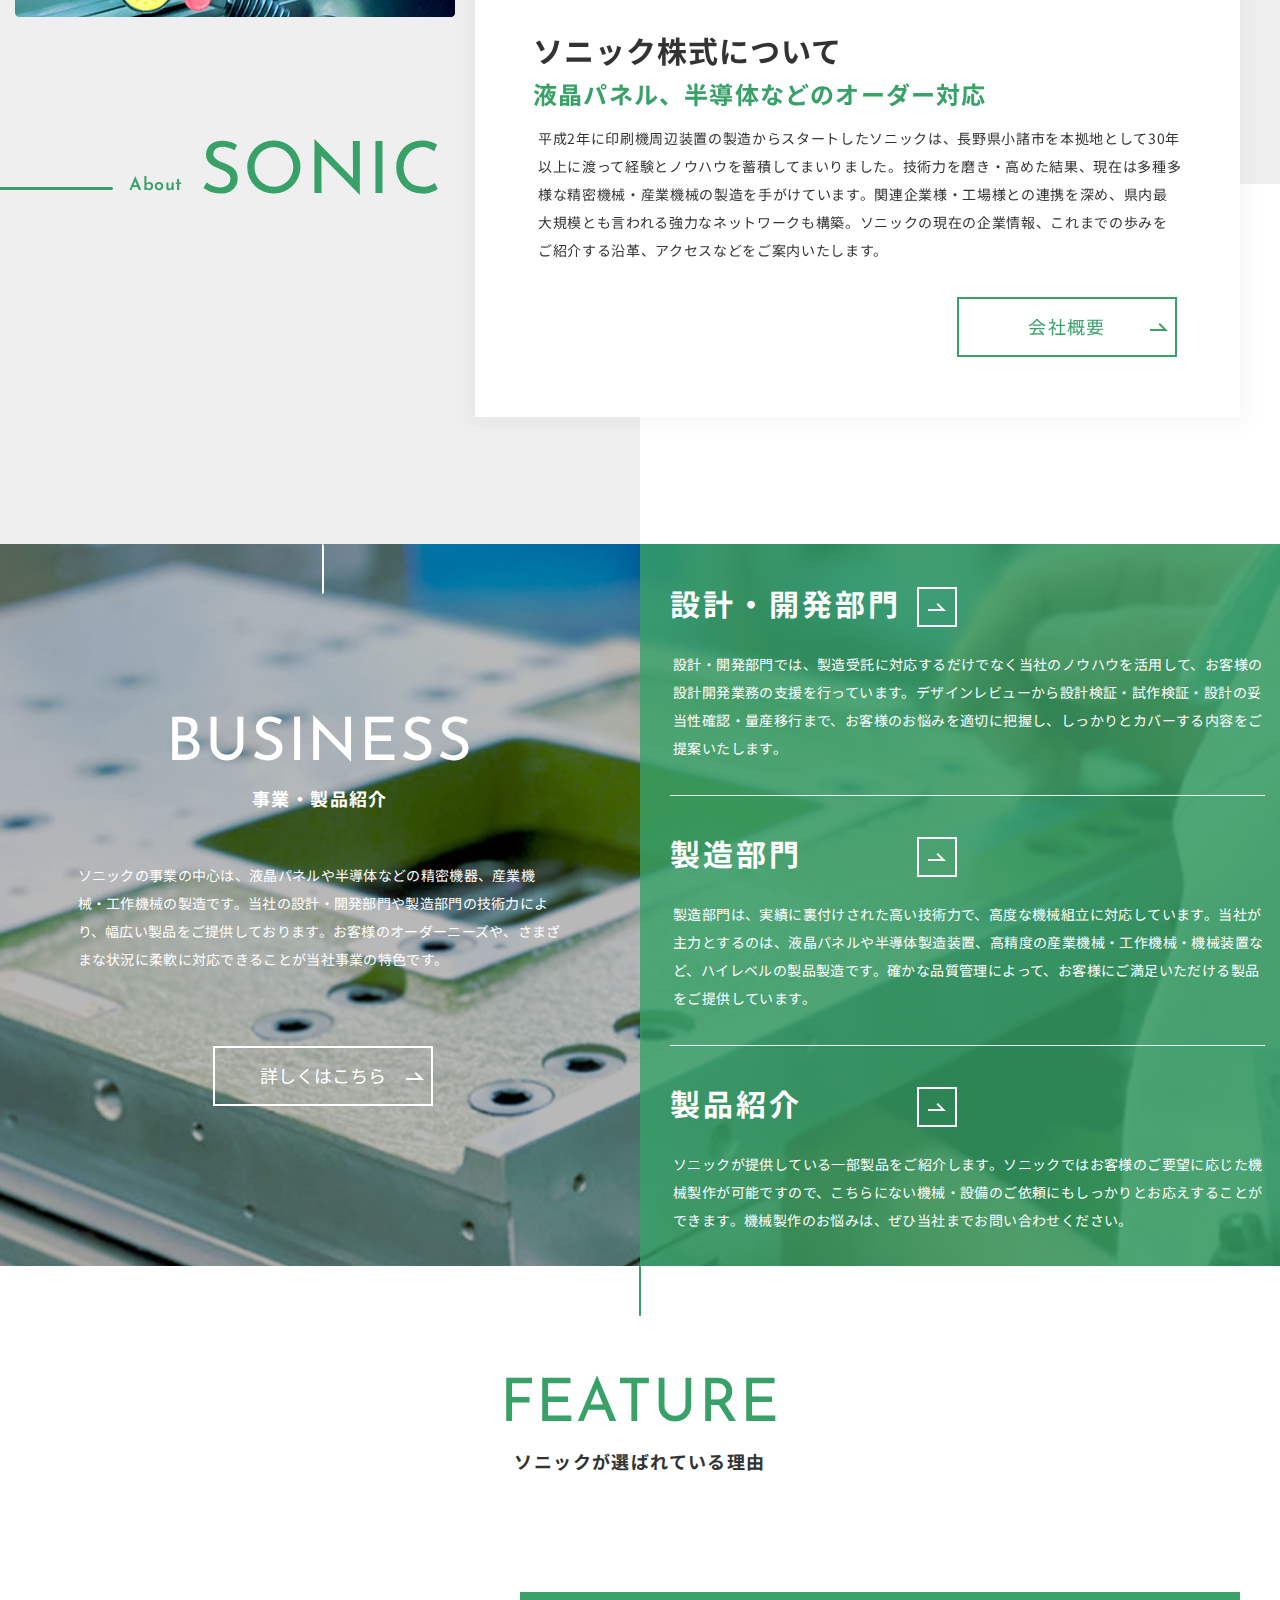
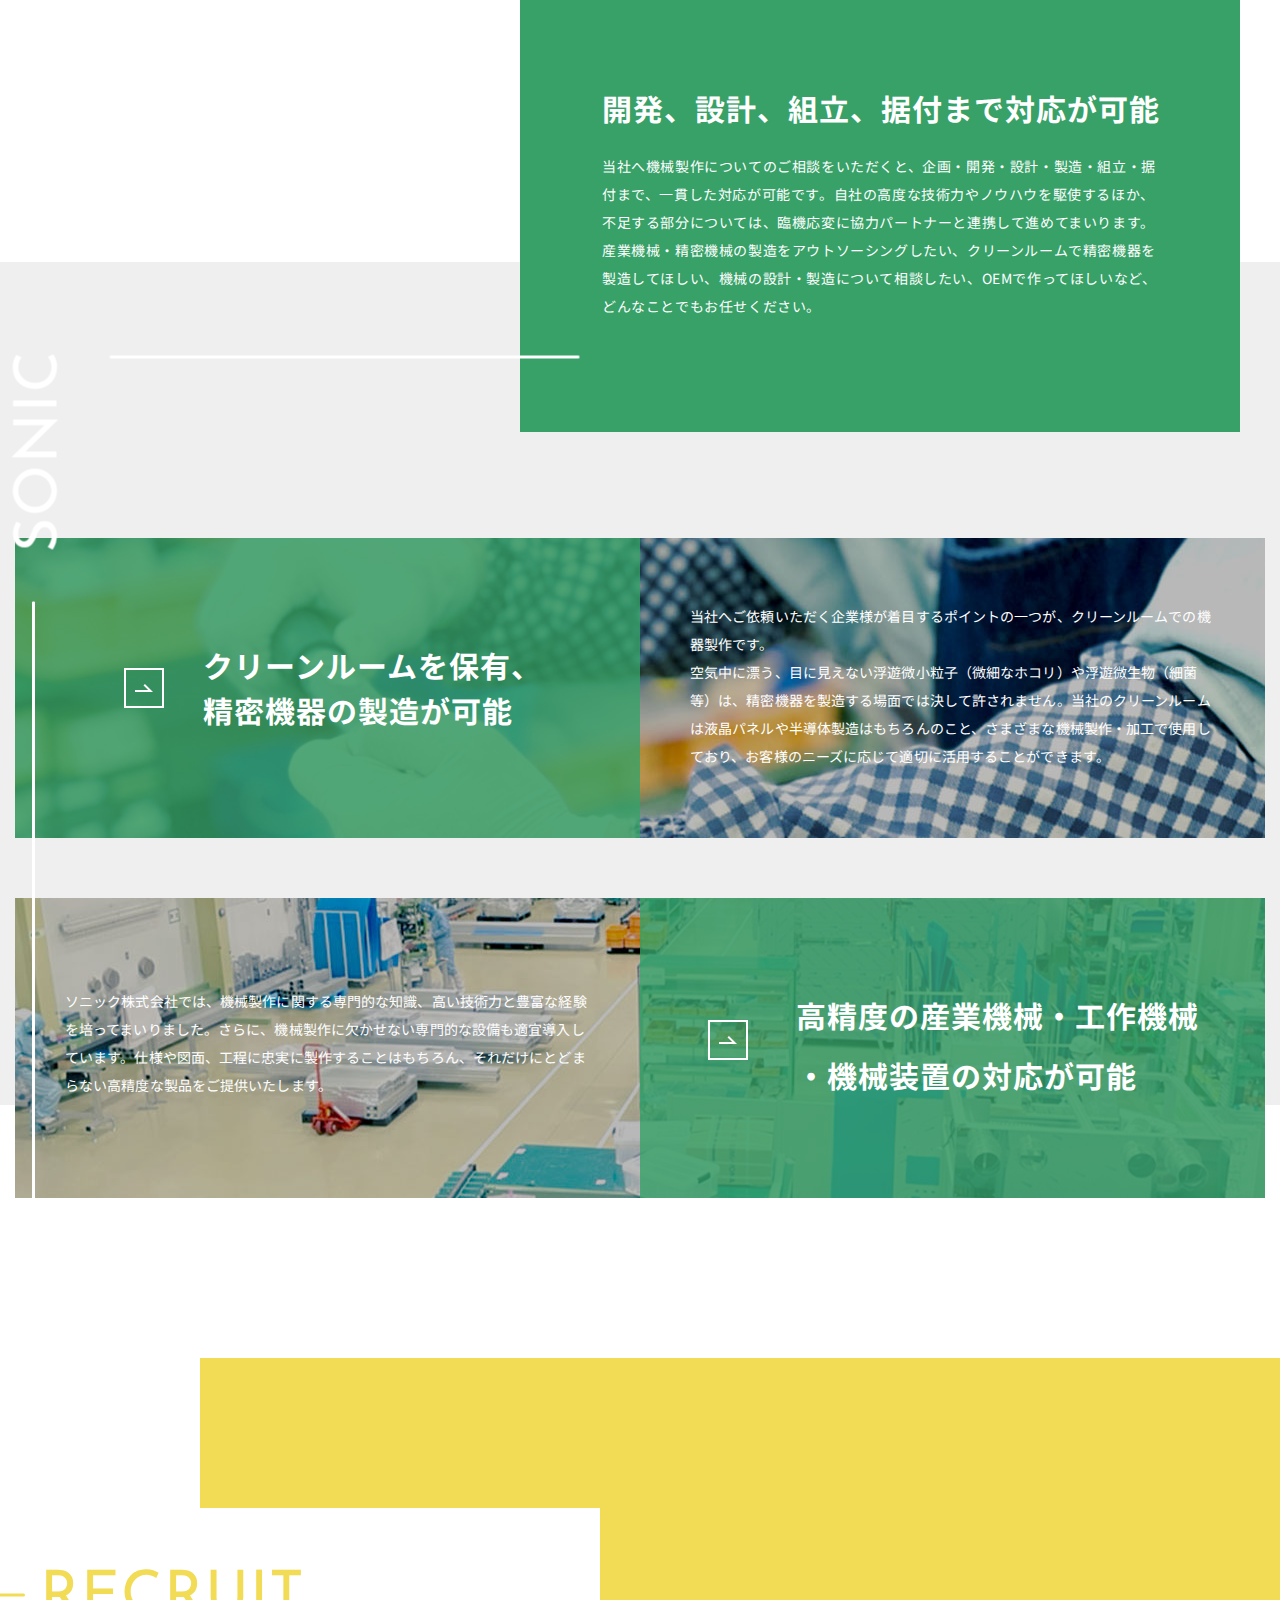
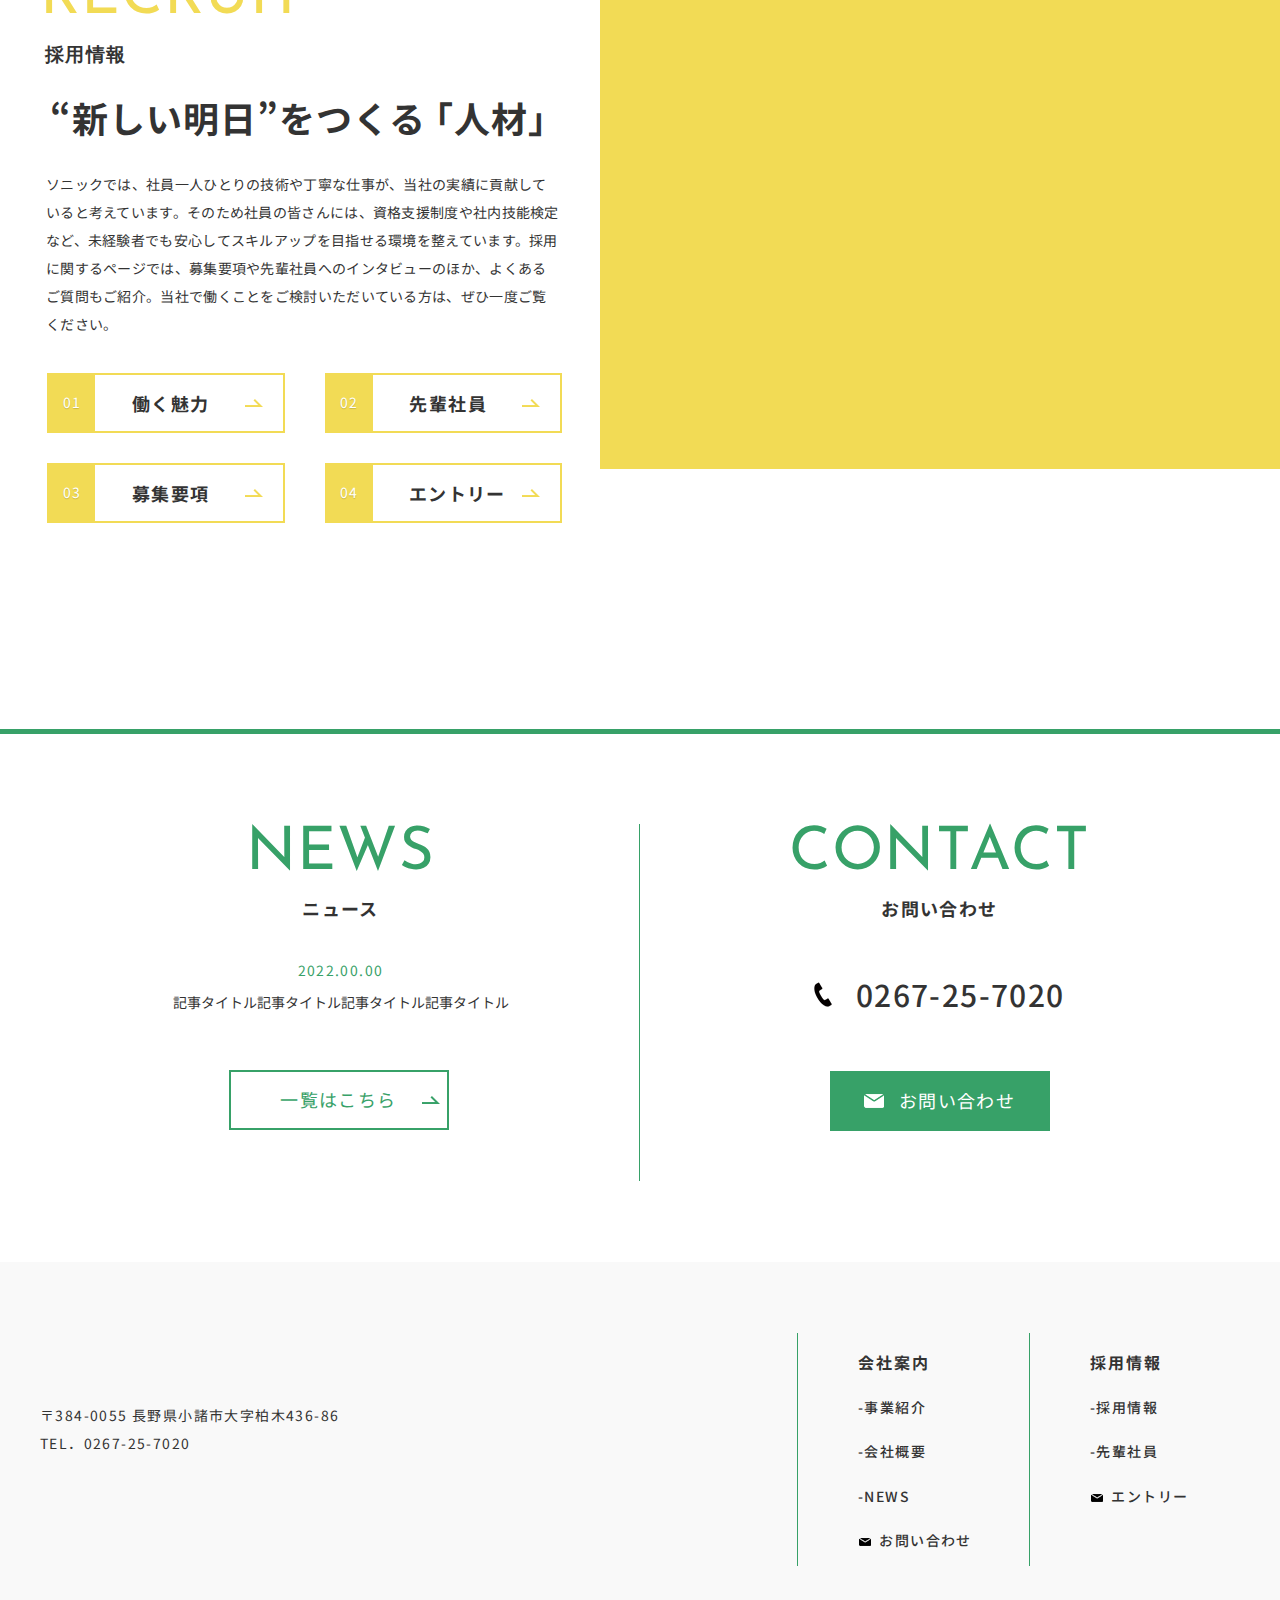
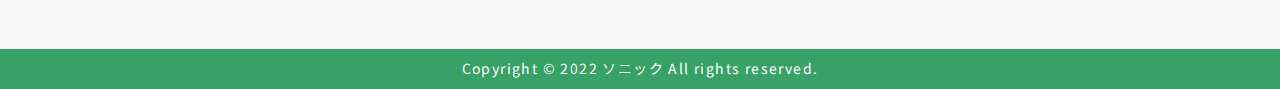
==== commit 9894e55a: "update slide" ====
--- a/index.html
+++ b/index.html
@@ -108,7 +108,6 @@
             <div class="container">
                 <div class="header-main">
                     <h1>液晶パネル・半導体・精密機器の製造をワンストップ対応「ソニック株式会社」</h1>
-                    <!-- <h1>h1が入りますh1が入りますh1が入ります </h1> -->
                     <div class="logo">
                         <a href="https://www.sonic21.co.jp/">
                             <img src="./images/logo.png" loading="lazy" width="275" height="47"
@@ -181,9 +180,14 @@
             <div class="header-menu">
                 <ul class="menu-list">
                     <li class="dropdown">
-                        <span>
-                            会社案内
-                        </span>
+                        <div class="mu-hd">
+                            <span class="mu-lk">
+                                会社案内
+                                <span class="mu-en">
+                                    company
+                                </span>
+                            </span>
+                        </div>
                         <ul class="sub-menu">
                             <li>
                                 <a href="company/index.html" class="mu-tam">事業紹介</a>
@@ -192,15 +196,23 @@
                                 <a href="company/about.html" class="mu-tam">会社概要</a>
                             </li>
                             <li>
-                                <a href="news/" class="mu-email">NEWS</a>
+                                <a href="news/" class="mu-tam">NEWS</a>
+                            </li>
+                            <li>
+                                <a href="contact/" class="mu-email">お問い合わせ</a>
                             </li>
                         </ul>
                     </li>
-    
+
                     <li class="dropdown">
-                        <span>
-                            採用情報
-                        </span>
+                        <div class="mu-hd">
+                            <span class="mu-lk">
+                                採用情報
+                                <span class="mu-en">
+                                    recruit
+                                </span>
+                            </span>
+                        </div>
                         <ul class="sub-menu sbm">
                             <li>
                                 <a href="recruit/entry/" class="mu-tam">採用情報</a>
@@ -214,10 +226,10 @@
                         </ul>
                     </li>
                 </ul>
-    
+
             </div>
         </div>
-        
+
         <!-- end #header-->
         <main id="main">
             <div id="mainvisual">
@@ -236,7 +248,8 @@
                             <div class="visual-slider">
                                 <div class="visual-img">
                                     <div class="vis-nw">
-                                        <div class="vis-ig" style="background-image: url('./images/visual-top01.jpg');">
+                                        <div class="vis-ig">
+                                            <div style="background-image: url('./images/visual-top01.jpg');"></div>
                                         </div>
                                     </div>
                                     <p>事業内容</p>
@@ -246,7 +259,8 @@
                             <div class="visual-slider">
                                 <div class="visual-img">
                                     <div class="vis-nw">
-                                        <div class="vis-ig" style="background-image: url('./images/visual-top02.jpg');">
+                                        <div class="vis-ig">
+                                            <div style="background-image: url('./images/visual-top02.jpg');"></div>
                                         </div>
                                     </div>
                                     <p>選ばれる理由</p>
@@ -256,7 +270,8 @@
                             <div class="visual-slider">
                                 <div class="visual-img">
                                     <div class="vis-nw">
-                                        <div class="vis-ig" style="background-image: url('./images/visual-top03.jpg');">
+                                        <div class="vis-ig">
+                                            <div style="background-image: url('./images/visual-top03.jpg');"></div>
                                         </div>
                                     </div>
                                     <p>会社概要</p>
--- a/css/styles.css
+++ b/css/styles.css
@@ -381,65 +381,12 @@
     opacity: 1;
   }
 }
-@keyframes fadeInUp {
-  from {
-    opacity: 0;
-    transform: translate3d(0, 20%, 0);
-  }
-  to {
-    opacity: 1;
-    transform: translate3d(0, 0, 0);
-  }
-}
-@keyframes fixedMenu {
+@keyframes recruit {
   0% {
-    opacity: 0.7;
-    transform: translateY(-100%);
+    width: 100%;
   }
   100% {
-    opacity: 1;
-    transform: translateY(0);
-  }
-}
-@keyframes showTab {
-  from {
-    opacity: 0;
-  }
-  to {
-    opacity: 1;
-  }
-}
-@keyframes jelly {
-  0%, 100% {
-    transform: scale(1, 1);
-  }
-  25% {
-    transform: scale(0.9, 1.1);
-  }
-  50% {
-    transform: scale(1.1, 0.9);
-  }
-  75% {
-    transform: scale(0.95, 1.05);
-  }
-}
-@keyframes infin-box {
-  0% {
-    opacity: 0;
-  }
-  5% {
-    opacity: 1;
-    background-color: red;
-  }
-  29% {
-    opacity: 1;
-    background-color: red;
-  }
-  30% {
-    opacity: 0;
-  }
-  100% {
-    opacity: 0;
+    width: 0;
   }
 }
 @keyframes header-off1 {
@@ -548,15 +495,75 @@
     opacity: 0;
   }
 }
+@keyframes home-loader-off1 {
+  0% {
+    stroke-dashoffset: 600;
+    stroke: rgba(255, 255, 255, 0.25);
+  }
+  50% {
+    stroke-dashoffset: 1166;
+    stroke: rgba(230, 230, 230, 0.5);
+  }
+  100% {
+    stroke-dashoffset: 1166;
+    stroke: #e6e6e6;
+  }
+}
 @keyframes home-loader-on0 {
   0% {
-    stroke-dasharray: 0 300%;
+    stroke-dashoffset: 600;
   }
   100% {
-    stroke-dasharray: 195% 300%;
-  }
-}
-@keyframes scale1 {
+    stroke-dashoffset: 1166;
+  }
+}
+@keyframes home-loader-on1 {
+  0% {
+    stroke-dashoffset: 600;
+    opacity: 1;
+  }
+  100% {
+    stroke-dashoffset: 1166;
+    opacity: 1;
+  }
+}
+@keyframes slide-af0 {
+  0% {
+    opacity: 1;
+  }
+  100% {
+    opacity: 0;
+  }
+}
+@keyframes slide-af1 {
+  0% {
+    opacity: 0;
+    transform: translate(22px, -4px) scale(0);
+  }
+  100% {
+    opacity: 1;
+    transform: translate(22px, -4px) scale(1);
+  }
+}
+@keyframes slide-off0 {
+  0% {
+    opacity: 1;
+  }
+  100% {
+    opacity: 0;
+  }
+}
+@keyframes slide-on0 {
+  0% {
+    opacity: 0;
+    transform: scale(1.05, 1);
+  }
+  100% {
+    opacity: 1;
+    transform: scale(1, 1);
+  }
+}
+@keyframes slide-on1 {
   0% {
     transform: scale(1.1);
   }
@@ -564,12 +571,39 @@
     transform: scale(1);
   }
 }
-@keyframes ani1 {
+@keyframes slide-off-text0 {
   0% {
-    width: 100%;
+    opacity: 1;
   }
   100% {
-    width: 0;
+    opacity: 0;
+  }
+}
+@keyframes slide-on-text0 {
+  0% {
+    opacity: 0;
+  }
+  100% {
+    opacity: 1;
+  }
+}
+@keyframes slide-on-text1 {
+  0% {
+    opacity: 0;
+  }
+  50% {
+    opacity: 0.5;
+  }
+  100% {
+    opacity: 1;
+  }
+}
+@keyframes slide-on-num0 {
+  0% {
+    opacity: 0;
+  }
+  100% {
+    opacity: 1;
   }
 }
 .tt-14 {
@@ -840,7 +874,7 @@
   overflow: hidden;
 }
 .hamburger-btn .ham-hv div span span {
-  background: rgb(255, 255, 255);
+  background: white;
   transition-duration: 375ms;
   transition-timing-function: ease-in-out;
 }
@@ -936,7 +970,6 @@
 #header {
   background: #fff;
   width: 100%;
-  transition: all 0.3s ease;
   height: 80px;
   display: flex;
   align-items: center;
@@ -953,12 +986,6 @@
   transform: translateX(6px);
   transition: all 0.3s ease;
 }
-#header.--fix h1 {
-  color: #fff;
-}
-#header.--fix .logo {
-  filter: brightness(0) invert(1);
-}
 #header .logo {
   transform: translateX(6px);
   transition: all 0.3s ease;
@@ -971,7 +998,7 @@
   position: relative;
 }
 
-.menu-list {
+.menu-list-pc {
   position: relative;
   display: flex;
   align-items: center;
@@ -979,83 +1006,81 @@
   column-gap: 60px;
   letter-spacing: 1px;
 }
-.menu-list a {
+.menu-list-pc a {
   position: relative;
   display: flex;
   align-items: center;
   justify-content: space-between;
   transition: all 0.3s ease;
 }
-.menu-list .--active a {
+.menu-list-pc > li:hover > a,
+.menu-list-pc > li:hover > span {
   color: #37a168;
 }
-.menu-list .--active .--active > a {
-  background-color: #37a168;
-  color: white;
-}
-
-.dropdown {
-  position: relative;
-}
-.dropdown .dropdown:hover > a {
-  background-color: #37a168;
-  color: white;
-}
-.dropdown span {
+.menu-list-pc .--active a {
+  color: #37a168;
+}
+
+.dropdown-pc {
+  position: relative;
+}
+.dropdown-pc:hover > .sub-menu-pc {
+  transform: translateY(0);
+  pointer-events: auto;
+  opacity: 1;
+  visibility: visible;
+  z-index: 1;
+}
+.dropdown-pc span {
   padding: 10px 14px 12px 0;
   padding-right: 14px;
   transition: all 0.3s ease;
 }
-.dropdown span::before {
-  content: "";
-  position: absolute;
-  right: 20px;
+.dropdown-pc span::before {
+  content: "";
+  position: absolute;
+  right: 0;
   top: 50%;
   transform: translateY(-50%);
-  width: 15px;
-  height: 3px;
-  background-color: #000;
-  border-radius: 0.5px;
-}
-.dropdown span::after {
-  content: "";
-  position: absolute;
-  right: 26px;
-  top: 50%;
-  transform: translateY(-50%);
-  height: 15px;
-  width: 3px;
-  background-color: #000;
-  border-radius: 0.5px;
-}
-
-.sub-menu {
+  background-image: url("../images/svg/arrow-down.svg");
+  background-size: cover;
+  width: 8px;
+  height: 4px;
+  transition: all 0.3s;
+}
+
+.sub-menu-pc {
   position: absolute;
   top: calc(100% + 12px);
   left: 0;
   width: 100%;
   min-width: 130px;
   background-color: #f2f2f2;
-}
-.sub-menu .sub-menu {
+  transition: all 0.3s ease;
+  transform: translateY(0);
+  pointer-events: none;
+  opacity: 0;
+  visibility: hidden;
+}
+.sub-menu-pc .sub-menu {
   top: 0;
   left: 100%;
 }
-.sub-menu li {
+.sub-menu-pc li {
   border-bottom: 1px solid #fff;
 }
-.sub-menu li:last-child {
+.sub-menu-pc li:last-child {
   border: none;
 }
-.sub-menu.sbm .mu-tam {
+.sub-menu-pc.sbm .mu-tam {
   padding-left: 10px;
   letter-spacing: -1px;
 }
-.sub-menu.sbm .mu-email {
+.sub-menu-pc.sbm .mu-email {
   padding-left: 6px;
   letter-spacing: -2px;
 }
-.sub-menu .mu-tam::before {
+.sub-menu-pc .mu-tam::before {
   content: "";
   display: inline-block;
   width: 0;
@@ -1067,7 +1092,7 @@
   transform: translateY(-2px);
   transition: all 0.3s ease;
 }
-.sub-menu .mu-email::before {
+.sub-menu-pc .mu-email::before {
   content: "";
   display: inline-block;
   background-image: url("../images/svg/ic-email.svg");
@@ -1078,117 +1103,21 @@
   transform: translateY(-1px);
   transition: all 0.3s ease;
 }
-.sub-menu a,
-.sub-menu span {
-  padding: 11px 6px 12px 14px;
-  display: block;
-  font-size: 12px;
-  font-weight: 400;
-}
-.sub-menu a {
-  letter-spacing: 0;
-  position: relative;
-}
-
-.menu-list-pc {
-  position: relative;
-  display: flex;
-  align-items: center;
-  height: 100%;
-  column-gap: 60px;
-  letter-spacing: 1px;
-}
-.menu-list-pc a {
-  position: relative;
-  display: flex;
-  align-items: center;
-  justify-content: space-between;
-  transition: all 0.3s ease;
-}
-.menu-list-pc .--active a {
-  color: #37a168;
-}
-.menu-list-pc .--active .--active > a {
-  background-color: #37a168;
-  color: white;
-}
-
-.dropdown-pc {
-  position: relative;
-}
-.dropdown-pc span {
-  padding: 10px 14px 12px 0;
-  padding-right: 14px;
-  transition: all 0.3s ease;
-}
-.dropdown-pc span::before {
-  content: "";
-  position: absolute;
-  right: 0;
-  top: 50%;
-  transform: translateY(-50%);
-  background-image: url("../images/svg/arrow-down.svg");
-  background-size: cover;
-  width: 8px;
-  height: 4px;
-  transition: all 0.3s;
-}
-
-.sub-menu-pc {
-  position: absolute;
-  top: calc(100% + 12px);
-  left: 0;
-  width: 100%;
-  min-width: 130px;
-  background-color: #f2f2f2;
-}
-.sub-menu-pc .sub-menu {
-  top: 0;
-  left: 100%;
-}
-.sub-menu-pc li {
-  border-bottom: 1px solid #fff;
-}
-.sub-menu-pc li:last-child {
-  border: none;
-}
-.sub-menu-pc.sbm .mu-tam {
-  padding-left: 10px;
-  letter-spacing: -1px;
-}
-.sub-menu-pc.sbm .mu-email {
-  padding-left: 6px;
-  letter-spacing: -2px;
-}
-.sub-menu-pc .mu-tam::before {
-  content: "";
-  display: inline-block;
-  width: 0;
-  height: 0;
-  border-style: solid;
-  border-width: 3px 0 3px 6px;
-  border-color: transparent transparent transparent #333333;
-  margin-right: 5px;
-  transform: translateY(-2px);
-  transition: all 0.3s ease;
-}
-.sub-menu-pc .mu-email::before {
-  content: "";
-  display: inline-block;
-  background-image: url("../images/svg/ic-email.svg");
-  background-size: cover;
-  width: 12px;
-  height: 8px;
-  margin-right: 6px;
-  transform: translateY(-1px);
-  transition: all 0.3s ease;
-}
 .sub-menu-pc a,
 .sub-menu-pc span {
   padding: 11px 6px 12px 14px;
   display: block;
   font-size: 12px;
   font-weight: 400;
+}
+.sub-menu-pc a:hover,
+.sub-menu-pc span:hover {
+  color: #fff;
+  background-color: #37a168;
+}
+.sub-menu-pc a:hover::before,
+.sub-menu-pc span:hover::before {
+  filter: brightness(0) invert(1);
 }
 .sub-menu-pc a {
   letter-spacing: 0;
@@ -1415,14 +1344,33 @@
 .index #mainvisual .slick-list {
   overflow: visible;
 }
+.index #mainvisual .slick-active .line-form path {
+  animation: home-loader-on0 8s linear forwards;
+}
+.index #mainvisual .slick-active .line-s path {
+  animation: home-loader-on1 1s 8s linear forwards;
+}
 .index #mainvisual .slick-active .vis-ig {
-  animation: scale1 6s linear forwards;
+  animation: slide-on0 2.5s ease-in-out forwards;
+}
+.index #mainvisual .slick-active .vis-ig div {
+  animation: slide-on1 10s linear forwards;
+}
+.index #mainvisual .slick-active .visual-img::after {
+  animation: slide-af1 2.5s ease-in-out forwards;
+}
+.index #mainvisual .slick-active .pagi-tt {
+  animation: slide-on-text0 1s ease-in-out 1s forwards;
+}
+.index #mainvisual .slick-active .pagi-tt span {
+  animation: slide-on-text1 1.25s ease-in-out forwards;
 }
 .index #mainvisual .vis-nw {
   position: relative;
   overflow: hidden;
   border-radius: 100%;
   height: 100%;
+  background-color: #fff;
 }
 .index #mainvisual .visual-img {
   width: 1003px;
@@ -1445,6 +1393,7 @@
   background-image: linear-gradient(to top, #37a168 0%, #00c3ae 100%);
   border-radius: 100%;
   z-index: -1;
+  animation: slide-af0 2.5s ease-in-out forwards;
 }
 .index #mainvisual .visual-img::before {
   content: "";
@@ -1474,9 +1423,18 @@
   height: 100%;
   top: 0;
   left: 0;
+  border-radius: 100%;
+  animation: slide-off0 2.5s ease-in-out forwards;
+  opacity: 0;
+}
+.index #mainvisual .vis-ig div {
   background-repeat: no-repeat;
   background-position: -311px 17px;
-  border-radius: 100%;
+  position: absolute;
+  width: 100%;
+  height: 100%;
+  top: 0;
+  left: 0;
 }
 .index #mainvisual .slick-dots {
   position: absolute;
@@ -1493,9 +1451,6 @@
 .index #mainvisual .slick-dots li.slick-active {
   display: block;
 }
-.index #mainvisual .slick-dots li.slick-active .pagi-number svg circle {
-  animation: home-loader-on0 6s linear forwards;
-}
 .index #mainvisual .visual-pagi {
   display: flex;
   position: relative;
@@ -1503,33 +1458,60 @@
 }
 .index #mainvisual .visual-pagi:hover {
   color: #37a168;
+}
+.index #mainvisual .pagi-line {
+  position: absolute;
+  top: -17px;
+  left: -90px;
+  width: 160px;
+  height: 160px;
+  overflow: hidden;
+  border-radius: 100%;
+  transform: rotate(107deg);
+}
+.index #mainvisual .pagi-line div {
+  position: absolute;
+  width: 100%;
+  height: 100%;
+  top: 0;
+  left: 0;
+  overflow: hidden;
+}
+.index #mainvisual .pagi-line svg, .index #mainvisual .pagi-line path {
+  display: inline-block;
+  width: 100%;
+  height: 100%;
+  margin: 0;
+  padding: 0;
+}
+.index #mainvisual .pagi-line path {
+  stroke-dasharray: 600;
+}
+.index #mainvisual .line-s path {
+  opacity: 0;
+  stroke: #e6e6e6;
+}
+.index #mainvisual .line-shadow path {
+  animation: home-loader-off1 1.5s ease-in-out forwards;
+}
+.index #mainvisual .line-form path {
+  animation: home-loader-off0 0.5s ease-in-out forwards;
+}
+.index #mainvisual .recruit-circle {
+  stroke: #37a168;
+  background: transparent;
 }
 .index #mainvisual .pagi-number {
   font-family: "Josefin Sans";
   font-size: 72px;
   line-height: 1;
   position: relative;
-}
-.index #mainvisual .pagi-number svg {
-  top: 0;
-  left: 0;
-  position: absolute;
-  width: 170px;
-  height: 170px;
-  transform: translate(-56%, -13%) rotate(17deg);
-}
-.index #mainvisual .pagi-number svg circle {
-  animation: home-loader-off0 0.5s ease-in-out forwards;
-  fill: transparent;
-  stroke-width: 10;
-  stroke-dasharray: 0% 300%;
-}
-.index #mainvisual .recruit-circle {
-  stroke: #37a168;
-  background: transparent;
+  display: flex;
 }
 .index #mainvisual .pagi-tt {
   padding: 0 0 0 19px;
+  opacity: 0;
+  animation: slide-off-text0 1s ease-in-out forwards;
 }
 .index #mainvisual .pagi-tt span {
   display: block;
@@ -2024,7 +2006,7 @@
   left: 0;
   height: 100%;
   background-color: #fff;
-  animation: ani1 1.5s;
+  animation: recruit 1.5s;
 }
 .recruit .rec-ig {
   position: relative;
--- a/css/responsive.css
+++ b/css/responsive.css
@@ -6,65 +6,12 @@
     opacity: 1;
   }
 }
-@keyframes fadeInUp {
-  from {
-    opacity: 0;
-    transform: translate3d(0, 20%, 0);
-  }
-  to {
-    opacity: 1;
-    transform: translate3d(0, 0, 0);
-  }
-}
-@keyframes fixedMenu {
-  0% {
-    opacity: 0.7;
-    transform: translateY(-100%);
-  }
-  100% {
-    opacity: 1;
-    transform: translateY(0);
-  }
-}
-@keyframes showTab {
-  from {
-    opacity: 0;
-  }
-  to {
-    opacity: 1;
-  }
-}
-@keyframes jelly {
-  0%, 100% {
-    transform: scale(1, 1);
-  }
-  25% {
-    transform: scale(0.9, 1.1);
-  }
-  50% {
-    transform: scale(1.1, 0.9);
-  }
-  75% {
-    transform: scale(0.95, 1.05);
-  }
-}
-@keyframes infin-box {
-  0% {
-    opacity: 0;
-  }
-  5% {
-    opacity: 1;
-    background-color: red;
-  }
-  29% {
-    opacity: 1;
-    background-color: red;
-  }
-  30% {
-    opacity: 0;
-  }
-  100% {
-    opacity: 0;
+@keyframes recruit {
+  0% {
+    width: 100%;
+  }
+  100% {
+    width: 0;
   }
 }
 @keyframes header-off1 {
@@ -173,15 +120,75 @@
     opacity: 0;
   }
 }
+@keyframes home-loader-off1 {
+  0% {
+    stroke-dashoffset: 600;
+    stroke: rgba(255, 255, 255, 0.25);
+  }
+  50% {
+    stroke-dashoffset: 1166;
+    stroke: rgba(230, 230, 230, 0.5);
+  }
+  100% {
+    stroke-dashoffset: 1166;
+    stroke: #e6e6e6;
+  }
+}
 @keyframes home-loader-on0 {
   0% {
-    stroke-dasharray: 0 300%;
-  }
-  100% {
-    stroke-dasharray: 195% 300%;
-  }
-}
-@keyframes scale1 {
+    stroke-dashoffset: 600;
+  }
+  100% {
+    stroke-dashoffset: 1166;
+  }
+}
+@keyframes home-loader-on1 {
+  0% {
+    stroke-dashoffset: 600;
+    opacity: 1;
+  }
+  100% {
+    stroke-dashoffset: 1166;
+    opacity: 1;
+  }
+}
+@keyframes slide-af0 {
+  0% {
+    opacity: 1;
+  }
+  100% {
+    opacity: 0;
+  }
+}
+@keyframes slide-af1 {
+  0% {
+    opacity: 0;
+    transform: translate(22px, -4px) scale(0);
+  }
+  100% {
+    opacity: 1;
+    transform: translate(22px, -4px) scale(1);
+  }
+}
+@keyframes slide-off0 {
+  0% {
+    opacity: 1;
+  }
+  100% {
+    opacity: 0;
+  }
+}
+@keyframes slide-on0 {
+  0% {
+    opacity: 0;
+    transform: scale(1.05, 1);
+  }
+  100% {
+    opacity: 1;
+    transform: scale(1, 1);
+  }
+}
+@keyframes slide-on1 {
   0% {
     transform: scale(1.1);
   }
@@ -189,12 +196,39 @@
     transform: scale(1);
   }
 }
-@keyframes ani1 {
-  0% {
-    width: 100%;
-  }
-  100% {
-    width: 0;
+@keyframes slide-off-text0 {
+  0% {
+    opacity: 1;
+  }
+  100% {
+    opacity: 0;
+  }
+}
+@keyframes slide-on-text0 {
+  0% {
+    opacity: 0;
+  }
+  100% {
+    opacity: 1;
+  }
+}
+@keyframes slide-on-text1 {
+  0% {
+    opacity: 0;
+  }
+  50% {
+    opacity: 0.5;
+  }
+  100% {
+    opacity: 1;
+  }
+}
+@keyframes slide-on-num0 {
+  0% {
+    opacity: 0;
+  }
+  100% {
+    opacity: 1;
   }
 }
 @media screen and (min-width: 1921px) {
@@ -203,7 +237,7 @@
   }
 
   .feature .feat-text {
-    right: 361px;
+    right: calc((1920px - 1198px) / 2);
   }
 }
 @media screen and (min-width: 751px) {
@@ -233,6 +267,12 @@
     background-color: #37a168;
     color: #fff;
   }
+  #header.--fix h1 {
+    color: #fff;
+  }
+  #header.--fix .logo {
+    filter: brightness(0) invert(1);
+  }
   #header.--fix .menu-list-pc > li:hover > a,
 #header.--fix .menu-list-pc > li:hover > span {
     color: #333;
@@ -254,36 +294,6 @@
   }
   #header.--fix .sub-menu-pc a:hover::before,
 #header.--fix .sub-menu-pc span:hover::before {
-    filter: brightness(0) invert(1);
-  }
-
-  .menu-list-pc > li:hover > a,
-.menu-list-pc > li:hover > span {
-    color: #37a168;
-  }
-
-  .dropdown-pc:hover > .sub-menu-pc {
-    transform: translateY(0);
-    pointer-events: auto;
-    opacity: 1;
-    visibility: visible;
-    z-index: 1;
-  }
-
-  .sub-menu-pc {
-    transition: all 0.3s ease;
-    transform: translateY(0);
-    pointer-events: none;
-    opacity: 0;
-    visibility: hidden;
-  }
-  .sub-menu-pc a:hover,
-.sub-menu-pc span:hover {
-    color: #fff;
-    background-color: #37a168;
-  }
-  .sub-menu-pc a:hover::before,
-.sub-menu-pc span:hover::before {
     filter: brightness(0) invert(1);
   }
 }
@@ -384,7 +394,9 @@
   }
 
   .open-nav .header-menu {
-    right: 0;
+    transition: transform 0.8s cubic-bezier(0.165, 0.84, 0.44, 1), width 0s, padding-left 0s;
+    width: 72%;
+    transform: translateX(0);
   }
   .open-nav .overplay {
     opacity: 1;
@@ -412,11 +424,12 @@
   .header-menu {
     position: fixed;
     top: 0;
-    right: -100%;
-    width: 72%;
+    right: 0%;
+    width: 0%;
     height: 100%;
     text-align: left;
-    transition: all 0.5s ease;
+    transform: translateX(100%);
+    transition: transform 0.6s cubic-bezier(0.165, 0.84, 0.44, 1), width 0s 0.6s, padding-left 0s 0.6s;
     z-index: 101;
     background-color: rgba(30, 44, 99, 0.7);
     background-color: #fff;
@@ -438,45 +451,98 @@
   }
 
   .menu-list {
+    position: relative;
     display: block;
     overflow-x: hidden;
     overflow-y: auto;
     height: calc(100vh - 70px);
   }
-  .menu-list > li > a,
-.menu-list > li > span {
-    border-bottom: 1px solid #ebebeb;
-    font-size: 14px;
+
+  .dropdown .mu-hd {
+    padding: 25px 20px;
+    padding-right: 50px;
+    transition: all 0.3s ease;
+    position: relative;
+    border-top: 1px solid #ccc;
+  }
+  .dropdown .mu-hd::before, .dropdown .mu-hd::after {
+    content: "";
+    position: absolute;
+    right: 20px;
+    top: 50%;
+    width: 15px;
+    height: 3px;
+    background-color: #000;
+    border-radius: 0.5px;
+    transition: all 0.3s ease;
+  }
+  .dropdown .mu-hd::before {
+    transform: translateY(-50%);
+  }
+  .dropdown .mu-hd::after {
+    transform: translateY(-50%) rotate(90deg);
+  }
+  .dropdown .mu-lk {
+    font-size: 16px;
     font-weight: bold;
-    padding: 10px 20px;
-    width: 100%;
+    display: flex;
+    align-items: center;
+    justify-content: space-between;
+  }
+  .dropdown .mu-en {
+    font-size: 12px;
+    text-transform: capitalize;
+    font-weight: 300;
+  }
+  .dropdown .open::before {
+    opacity: 0;
+    transform: translateY(-50%) rotate(-90deg);
+  }
+  .dropdown .open::after {
+    transform: rotate(0deg);
+  }
+
+  .sub-menu {
+    width: 100%;
+    display: none;
+    padding: 0 20px;
+  }
+  .sub-menu a {
     display: block;
+    padding: 0 10px 24px 10px;
+    font-weight: 400;
     position: relative;
   }
-
-  .dropdown .open::before {
-    background-color: red;
-  }
-
-  .sub-menu {
-    position: relative;
-    top: 0 !important;
-    left: 0 !important;
-    width: 100%;
-    display: none;
-    padding: 10px 20px;
-  }
-  .sub-menu a,
-.sub-menu span {
-    padding: 10px;
-    position: relative;
-    font-size: 14px;
-  }
-  .sub-menu .sub-menu a {
-    padding-left: 30px;
-  }
-  .sub-menu .sub-menu .sub-menu a {
-    padding-left: 40px;
+  .sub-menu.sbm .mu-tam {
+    padding-left: 10px;
+    letter-spacing: -1px;
+  }
+  .sub-menu.sbm .mu-email {
+    padding-left: 6px;
+    letter-spacing: -2px;
+  }
+  .sub-menu .mu-tam::before {
+    content: "";
+    display: inline-block;
+    width: 0;
+    height: 0;
+    border-style: solid;
+    border-width: 3px 0 3px 6px;
+    border-color: transparent transparent transparent #333333;
+    margin-right: 5px;
+    transform: translateY(-2px);
+    transition: all 0.3s ease;
+  }
+  .sub-menu .mu-email::before {
+    content: "";
+    display: inline-block;
+    background-image: url("../images/svg/ic-email.svg");
+    background-size: cover;
+    width: 12px;
+    height: 8px;
+    margin-right: 6px;
+    transform: translateY(-1px);
+    transition: all 0.3s ease;
   }
 
   .sonic {
